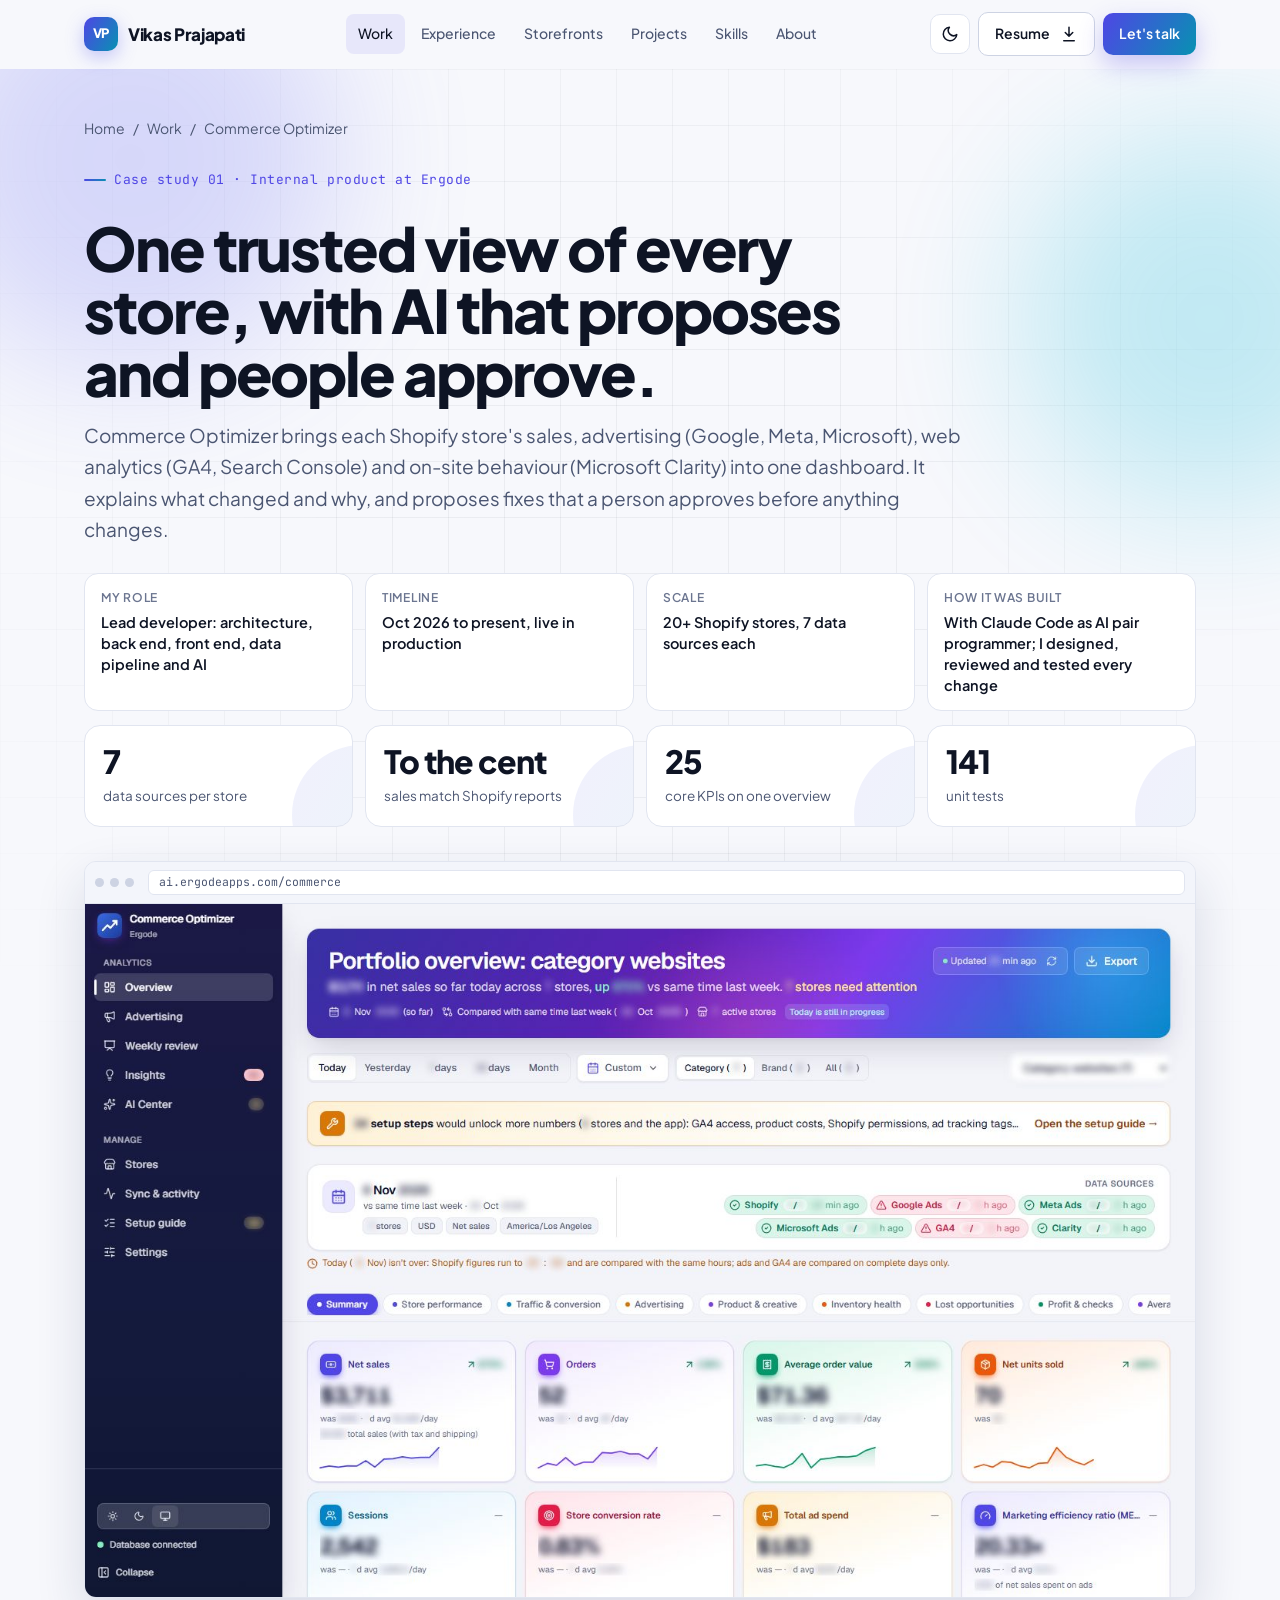
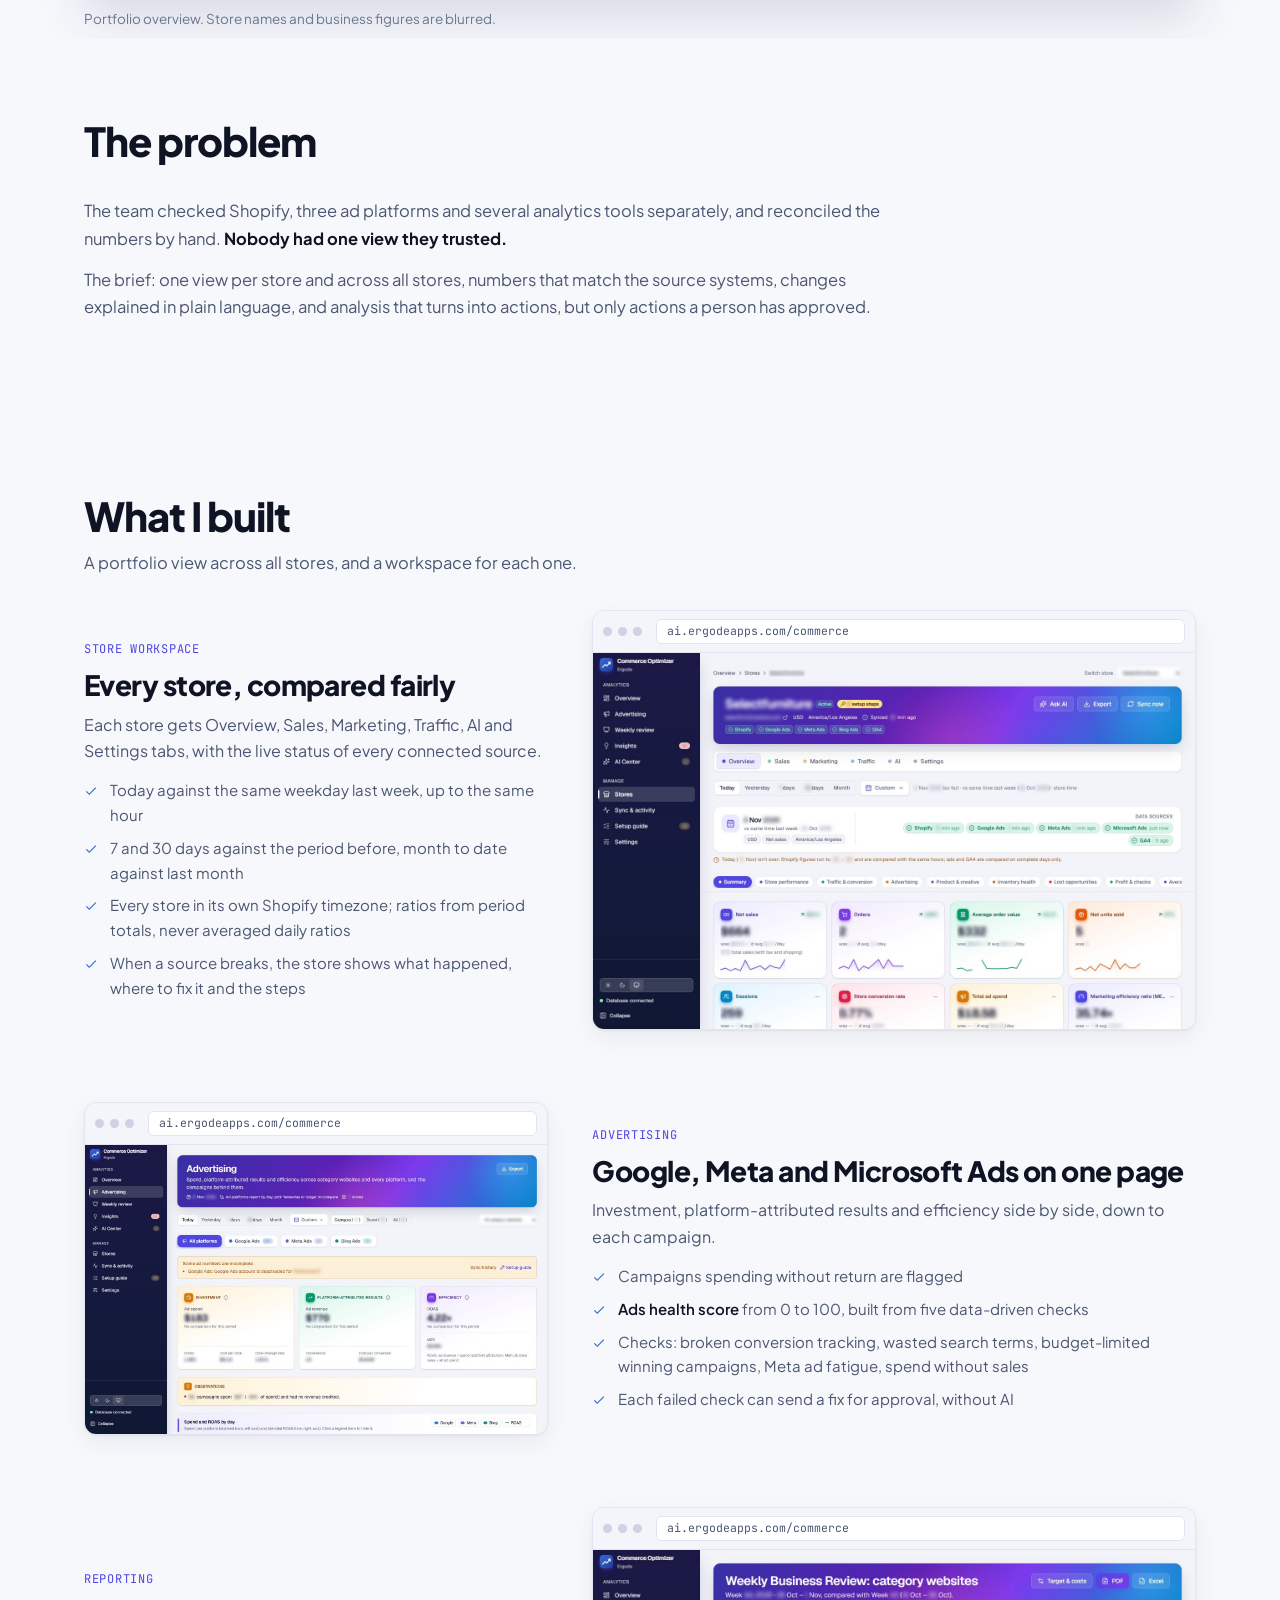
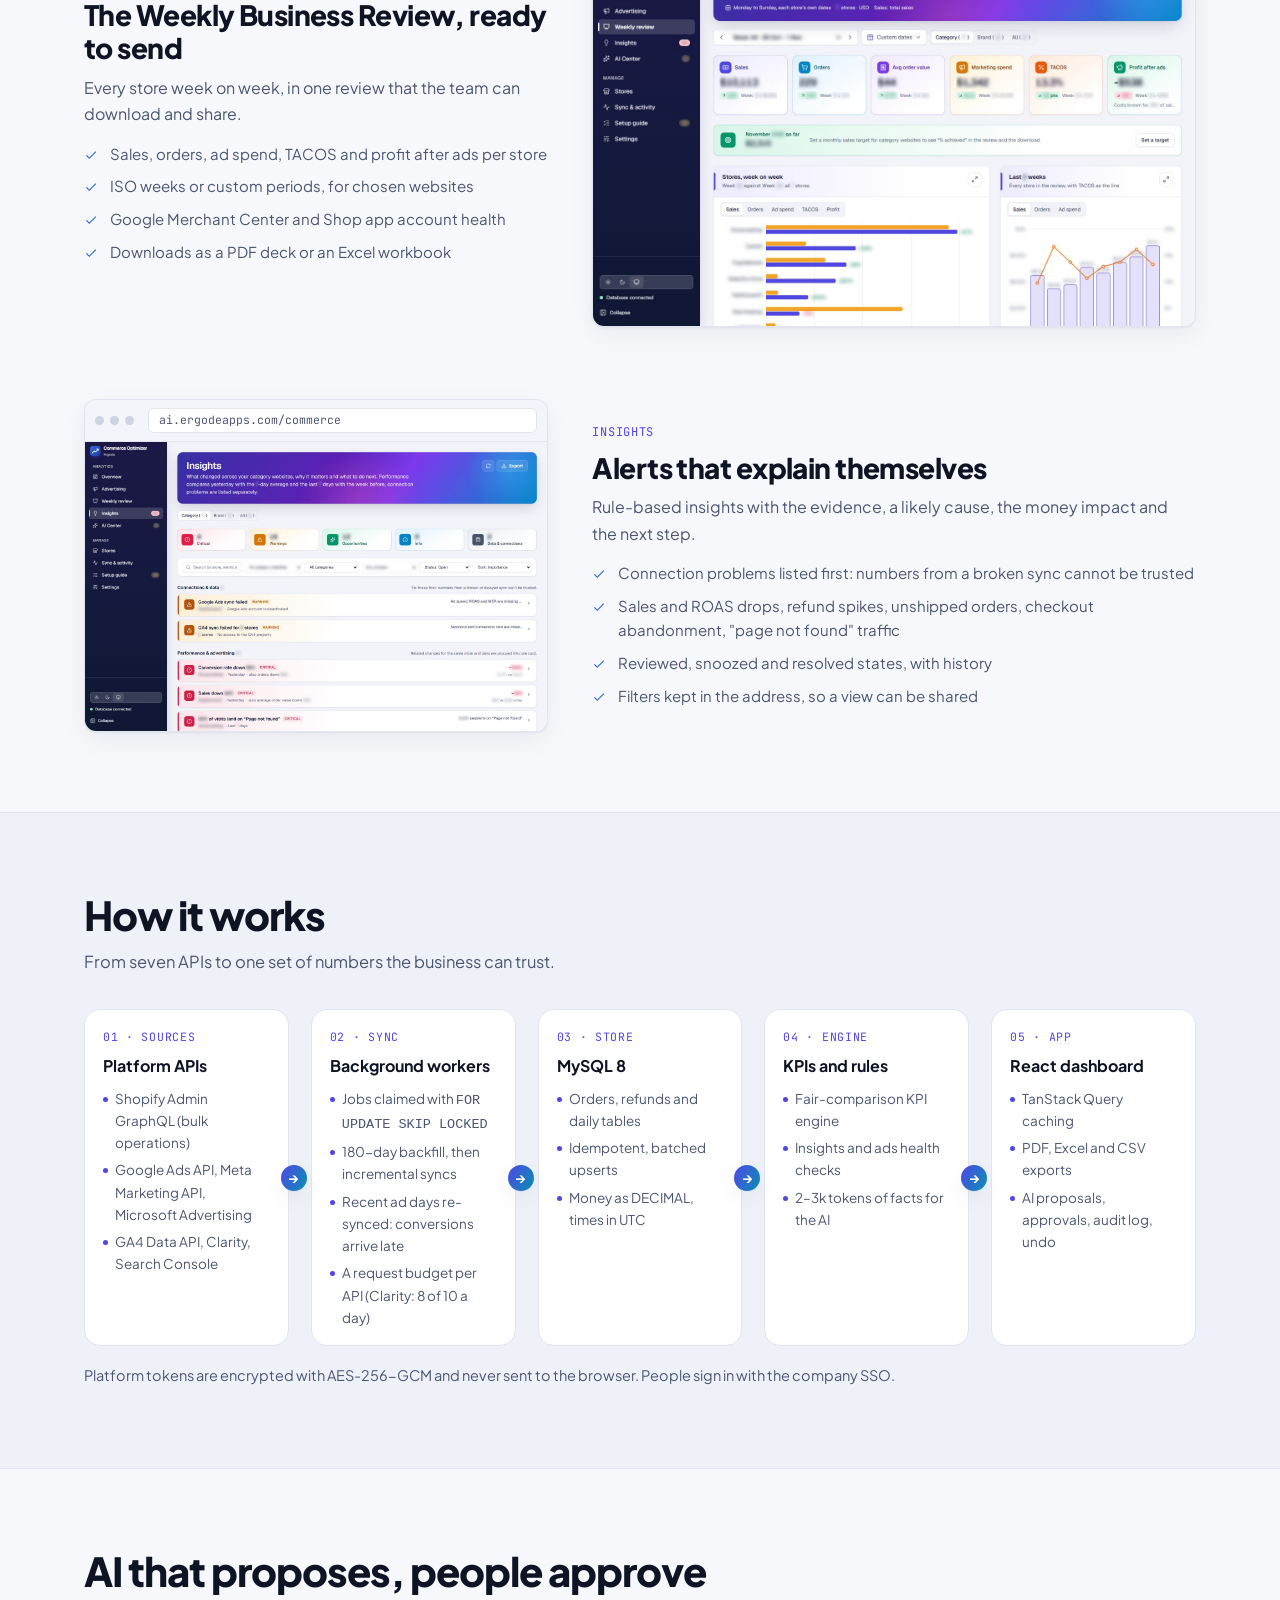
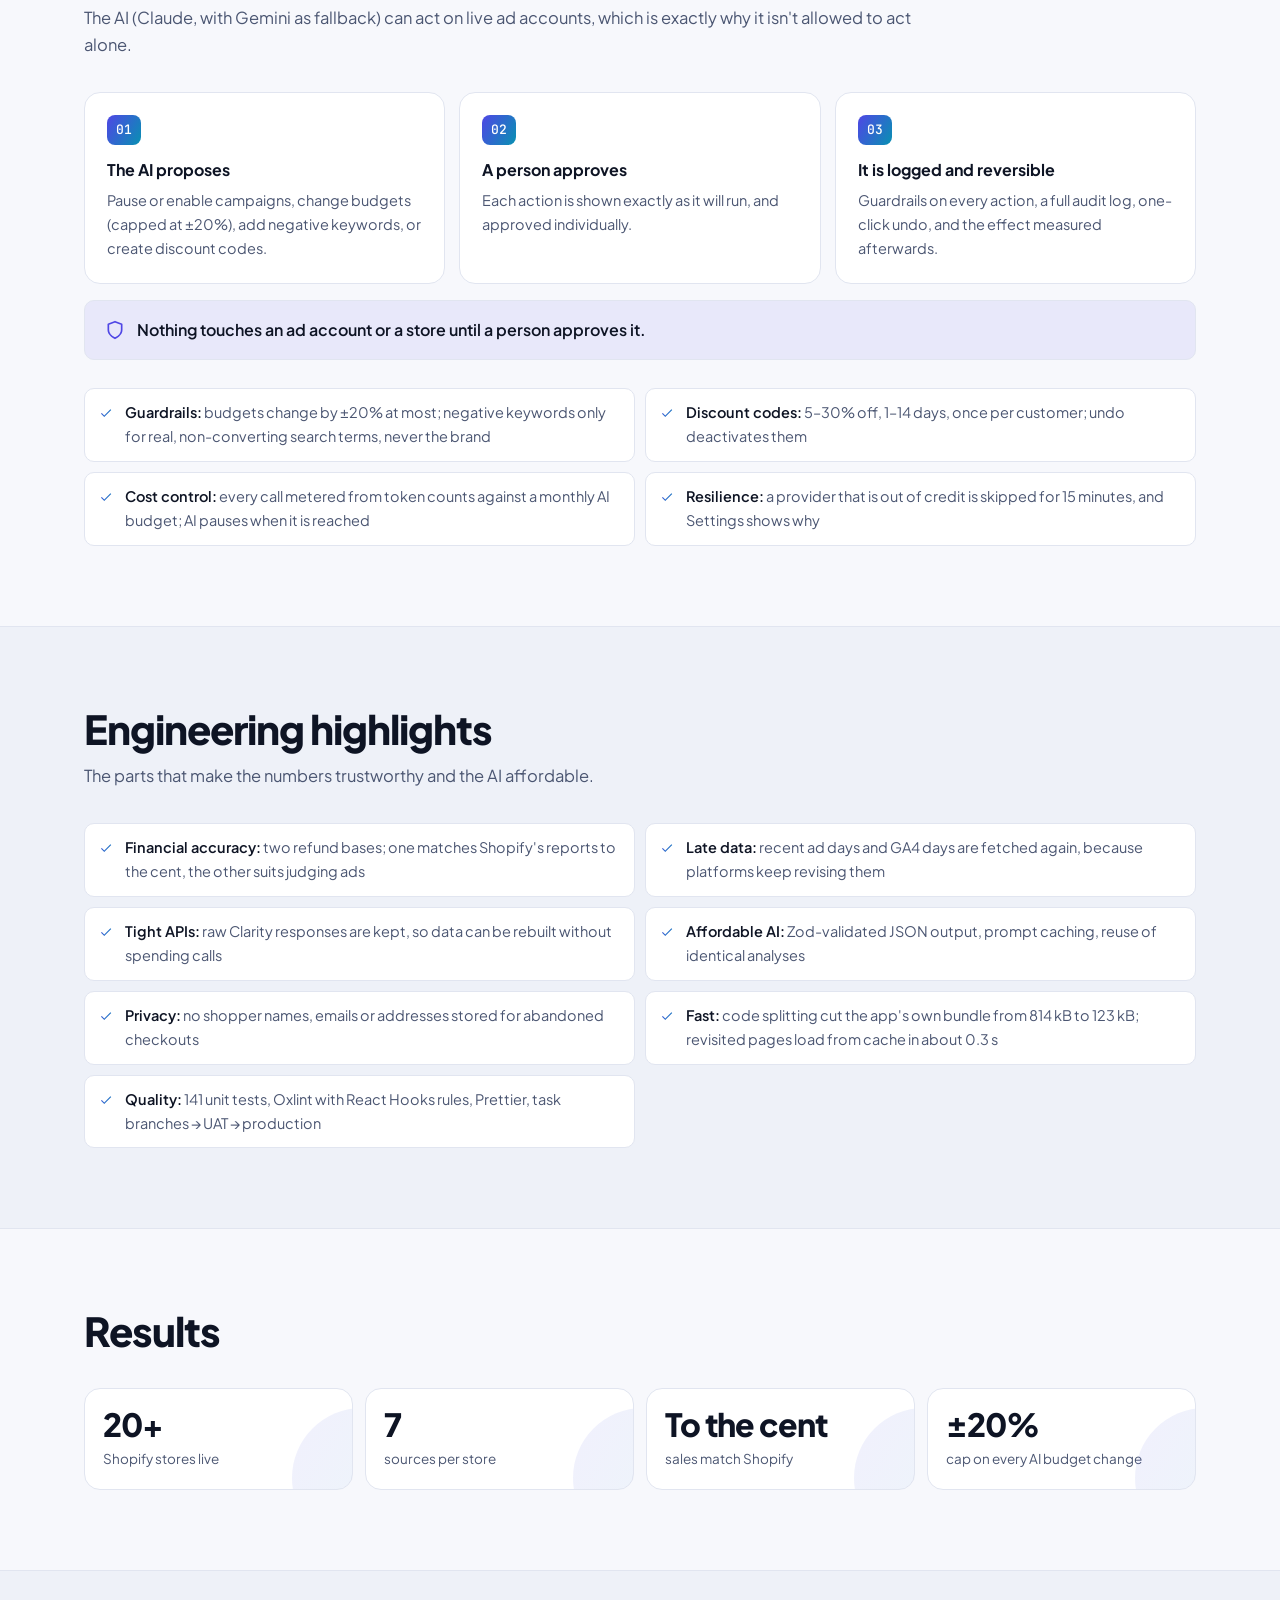
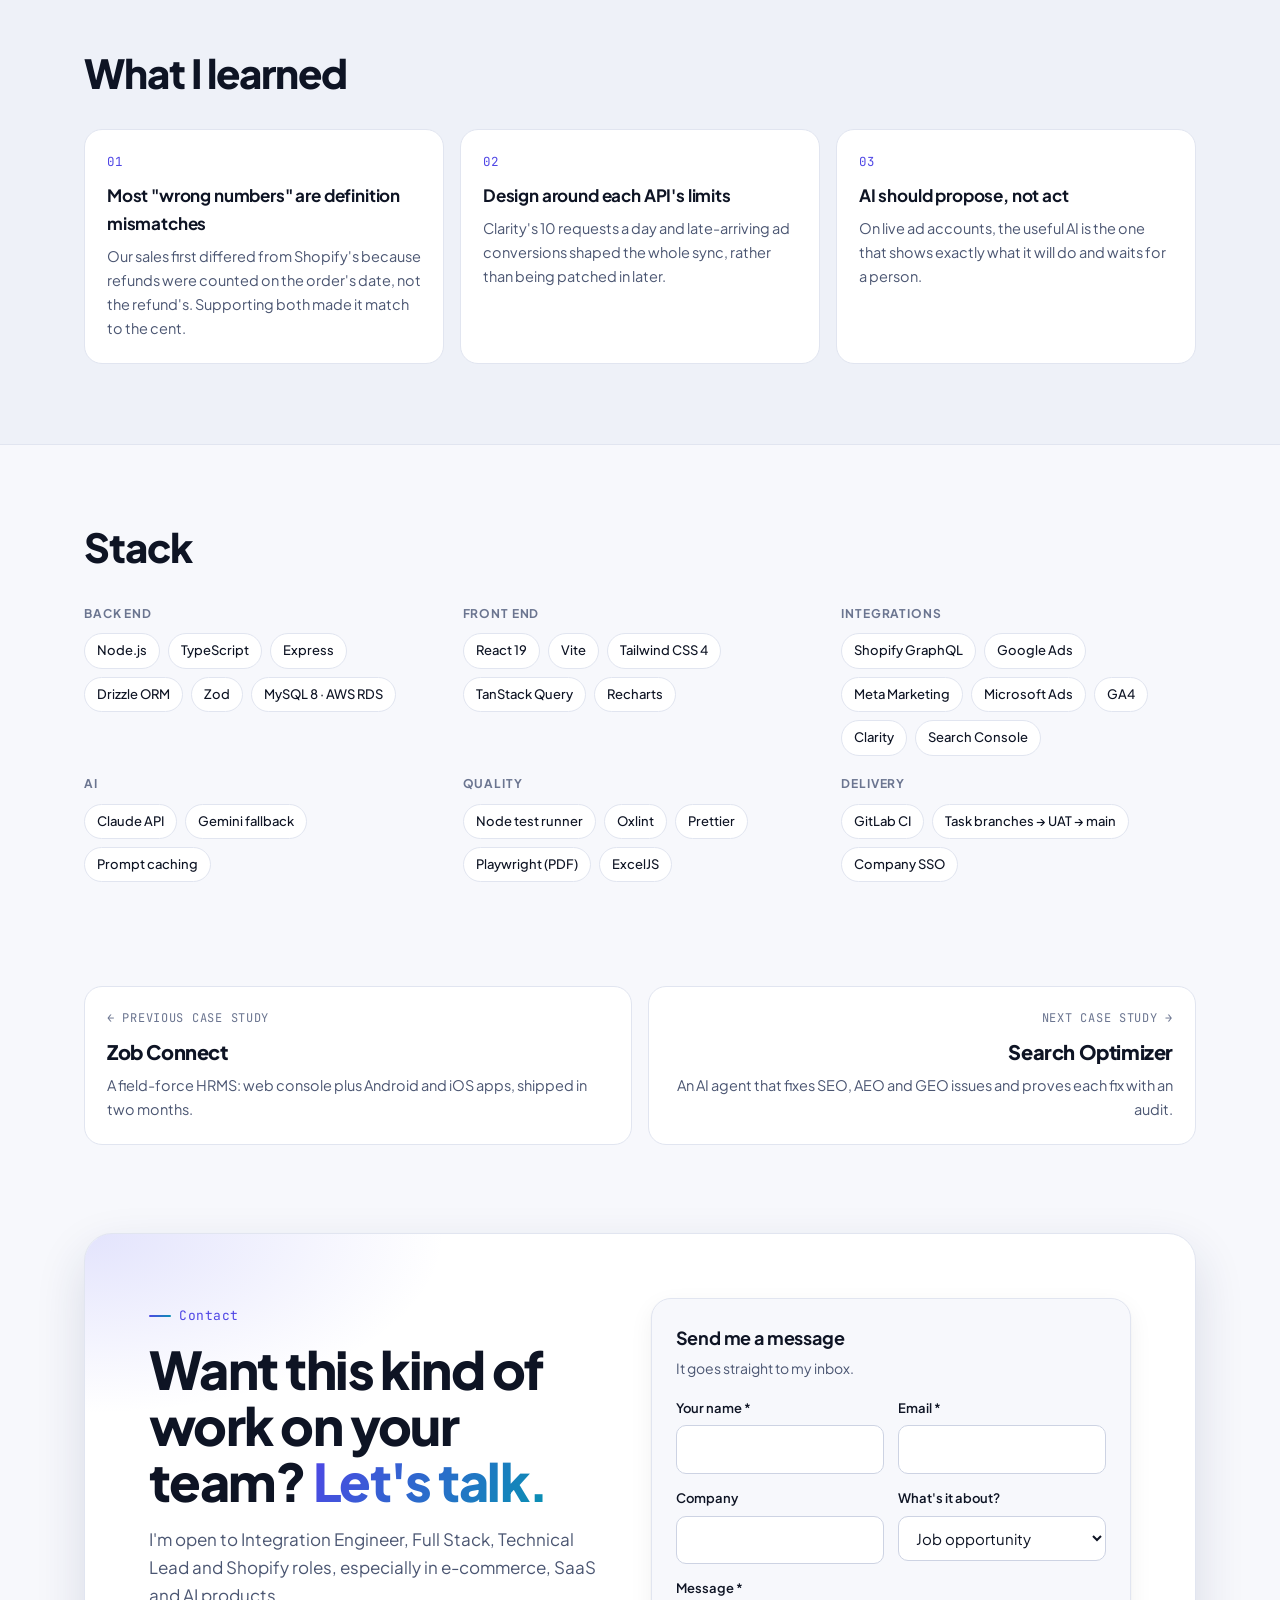
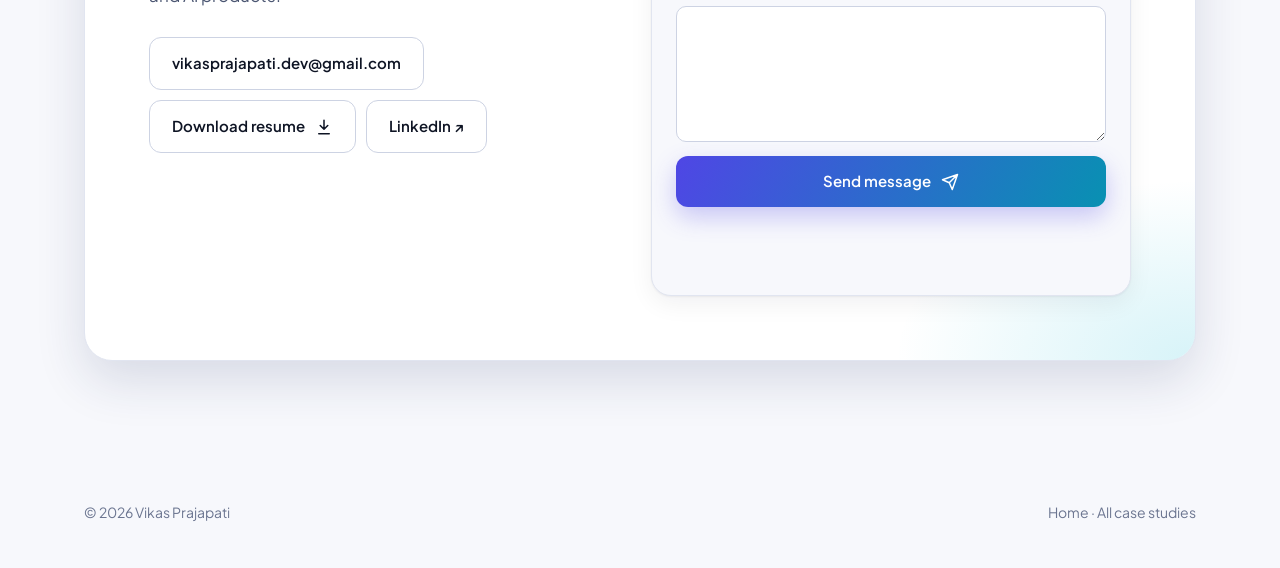
==== work/commerce-optimizer/index.html @ 71938fac "Multi-page portfolio: case study pages, app screenshots, photo, contact form - Home page with projec" ====
<!DOCTYPE html>
<html lang="en">
<head>
<meta charset="UTF-8">
<meta name="viewport" content="width=device-width, initial-scale=1, viewport-fit=cover">
<title>Commerce Optimizer · Vikas Prajapati</title>
<meta name="description" content="Case study: a multi-store analytics platform that unifies Shopify, Google Ads, Meta Ads, Microsoft Ads, GA4, Clarity and Search Console, with human-approved AI actions.">
<meta name="author" content="Vikas Prajapati">
<link rel="canonical" href="https://vikassprajapati.github.io/work/commerce-optimizer/">
<meta property="og:type" content="article">
<meta property="og:site_name" content="Vikas Prajapati">
<meta property="og:title" content="Commerce Optimizer · Case study by Vikas Prajapati">
<meta property="og:description" content="Case study: a multi-store analytics platform that unifies Shopify, Google Ads, Meta Ads, Microsoft Ads, GA4, Clarity and Search Console, with human-approved AI actions.">
<meta property="og:url" content="https://vikassprajapati.github.io/work/commerce-optimizer/">
<meta property="og:image" content="https://vikassprajapati.github.io/assets/apps/co-overview.jpg">
<meta property="og:image:width" content="1440">
<meta property="og:image:height" content="900">
<meta name="twitter:card" content="summary_large_image">
<meta name="twitter:title" content="Commerce Optimizer · Case study by Vikas Prajapati">
<meta name="twitter:description" content="Case study: a multi-store analytics platform that unifies Shopify, Google Ads, Meta Ads, Microsoft Ads, GA4, Clarity and Search Console, with human-approved AI actions.">
<meta name="twitter:image" content="https://vikassprajapati.github.io/assets/apps/co-overview.jpg">
<meta name="theme-color" content="#0A0E1A" media="(prefers-color-scheme: dark)">
<meta name="theme-color" content="#F7F8FC" media="(prefers-color-scheme: light)">
<link rel="icon" href="data:image/svg+xml,%3Csvg xmlns='http://www.w3.org/2000/svg' viewBox='0 0 64 64'%3E%3Cdefs%3E%3ClinearGradient id='g' x1='0' y1='0' x2='1' y2='1'%3E%3Cstop offset='0' stop-color='%236366F1'/%3E%3Cstop offset='1' stop-color='%2306B6D4'/%3E%3C/linearGradient%3E%3C/defs%3E%3Crect width='64' height='64' rx='16' fill='url(%23g)'/%3E%3Ctext x='32' y='42' font-family='Arial' font-weight='700' font-size='26' text-anchor='middle' fill='white'%3EVP%3C/text%3E%3C/svg%3E">
<link rel="preconnect" href="https://fonts.googleapis.com">
<link rel="preconnect" href="https://fonts.gstatic.com" crossorigin>
<link href="https://fonts.googleapis.com/css2?family=Plus+Jakarta+Sans:wght@400;500;600;700;800&family=JetBrains+Mono:wght@400;500&display=swap" rel="stylesheet">
<script>document.documentElement.classList.add('js');try{var t=localStorage.getItem('vp-theme');if(t==='light'||t==='dark')document.documentElement.setAttribute('data-theme',t);}catch(e){}</script>
<link rel="stylesheet" href="../../assets/css/site.css">
</head>
<body>
<a href="#main" class="skip">Skip to content</a>
<div id="progress" aria-hidden="true"></div>
<header class="nav" id="top">
  <div class="wrap nav-inner">
    <a href="../../" class="logo" aria-label="Vikas Prajapati, home"><span class="logo-mark">VP</span><span>Vikas Prajapati</span></a>
    <ul class="nav-links" id="navLinks">
      <li><a href="../../#work" class="active">Work</a></li>
      <li><a href="../../#experience">Experience</a></li>
      <li><a href="../../#storefronts">Storefronts</a></li>
      <li><a href="../../#projects">Projects</a></li>
      <li><a href="../../#skills">Skills</a></li>
      <li><a href="../../#about">About</a></li>
      <li class="mobile-only"><a href="../../Vikas_Prajapati_Resume.pdf" download>Download resume ↓</a></li>
    </ul>
    <div class="nav-actions">
      <button class="icon-btn" id="themeBtn" aria-label="Switch between light and dark theme">
        <svg class="theme-moon" viewBox="0 0 24 24" fill="none" stroke="currentColor" stroke-width="2" stroke-linecap="round" stroke-linejoin="round"><path d="M21 12.8A9 9 0 1 1 11.2 3a7 7 0 0 0 9.8 9.8z"/></svg>
        <svg class="theme-sun" viewBox="0 0 24 24" fill="none" stroke="currentColor" stroke-width="2" stroke-linecap="round"><circle cx="12" cy="12" r="4"/><path d="M12 2v2M12 20v2M4.9 4.9l1.4 1.4M17.7 17.7l1.4 1.4M2 12h2M20 12h2M4.9 19.1l1.4-1.4M17.7 6.3l1.4-1.4"/></svg>
      </button>
      <a href="../../Vikas_Prajapati_Resume.pdf" download class="btn btn-ghost btn-sm nav-cta">Resume <svg viewBox="0 0 24 24" fill="none" stroke="currentColor" stroke-width="2" stroke-linecap="round" stroke-linejoin="round"><path d="M12 3v12M7 10l5 5 5-5M5 21h14"/></svg></a>
      <a href="../../#contact" class="btn btn-primary btn-sm nav-cta">Let's talk</a>
      <button class="icon-btn menu-btn" id="menuBtn" aria-label="Open menu" aria-expanded="false" aria-controls="navLinks">
        <svg viewBox="0 0 24 24" fill="none" stroke="currentColor" stroke-width="2" stroke-linecap="round"><path d="M4 7h16M4 12h16M4 17h16"/></svg>
      </button>
    </div>
  </div>
</header>
<main id="main">
<section class="case-hero">
  <div class="hero-bg"></div><div class="blob b1"></div><div class="blob b2"></div>
  <div class="wrap">
    <nav class="crumbs" aria-label="Breadcrumb"><a href="../../">Home</a><span>/</span><a href="../../#work">Work</a><span>/</span><span aria-current="page">Commerce Optimizer</span></nav>
    <div class="eyebrow">Case study 01 · Internal product at Ergode</div>
    <h1>One trusted view of every store, with AI that proposes and people approve.</h1>
    <p class="lead">Commerce Optimizer brings each Shopify store's sales, advertising (Google, Meta, Microsoft), web analytics (GA4, Search Console) and on-site behaviour (Microsoft Clarity) into one dashboard. It explains what changed and why, and proposes fixes that a person approves before anything changes.</p>
    <div class="facts-grid"><div><span>My role</span><b>Lead developer: architecture, back end, front end, data pipeline and AI</b></div><div><span>Timeline</span><b>Oct 2026 to present, live in production</b></div><div><span>Scale</span><b>20+ Shopify stores, 7 data sources each</b></div><div><span>How it was built</span><b>With Claude Code as AI pair programmer; I designed, reviewed and tested every change</b></div></div>
    <div class="metric-strip"><div class="metric"><b>7</b><span>data sources per store</span></div><div class="metric"><b>To the cent</b><span>sales match Shopify reports</span></div><div class="metric"><b>25</b><span>core KPIs on one overview</span></div><div class="metric"><b>141</b><span>unit tests</span></div></div>
    <div class="hero-shot"><figure class="fr-media "><div class="browser"><div class="bar"><i></i><i></i><i></i><span class="url">ai.ergodeapps.com/commerce</span></div><img src="../../assets/apps/co-overview.jpg" width="1440" height="900" decoding="async" alt="Commerce Optimizer portfolio overview" data-zoom="Commerce Optimizer portfolio overview"></div><figcaption>Portfolio overview. Store names and business figures are blurred.</figcaption></figure></div>
  </div>
</section>
<section class="cs-section">
  <div class="wrap">
    <div class="cs-head reveal"><h2>The problem</h2></div>
    <div class="prose reveal"><p>The team checked Shopify, three ad platforms and several analytics tools separately, and reconciled the numbers by hand. <b>Nobody had one view they trusted.</b></p><p>The brief: one view per store and across all stores, numbers that match the source systems, changes explained in plain language, and analysis that turns into actions, but only actions a person has approved.</p></div>
  </div>
</section>
<section class="cs-section">
  <div class="wrap">
    <div class="cs-head reveal"><h2>What I built</h2><p>A portfolio view across all stores, and a workspace for each one.</p></div>
    <div class="feature-row reveal"><div class="fr-text"><span class="lbl">Store workspace</span><h3>Every store, compared fairly</h3><p>Each store gets Overview, Sales, Marketing, Traffic, AI and Settings tabs, with the live status of every connected source.</p><ul class="ticks"><li>Today against the same weekday last week, up to the same hour</li><li>7 and 30 days against the period before, month to date against last month</li><li>Every store in its own Shopify timezone; ratios from period totals, never averaged daily ratios</li><li>When a source breaks, the store shows what happened, where to fix it and the steps</li></ul></div><figure class="fr-media "><div class="browser"><div class="bar"><i></i><i></i><i></i><span class="url">ai.ergodeapps.com/commerce</span></div><img src="../../assets/apps/co-store.jpg" width="1440" height="900" loading="lazy" decoding="async" alt="Commerce Optimizer single-store workspace" data-zoom="Commerce Optimizer single-store workspace"></div></figure></div>
<div class="feature-row reveal flip"><div class="fr-text"><span class="lbl">Advertising</span><h3>Google, Meta and Microsoft Ads on one page</h3><p>Investment, platform-attributed results and efficiency side by side, down to each campaign.</p><ul class="ticks"><li>Campaigns spending without return are flagged</li><li><b>Ads health score</b> from 0 to 100, built from five data-driven checks</li><li>Checks: broken conversion tracking, wasted search terms, budget-limited winning campaigns, Meta ad fatigue, spend without sales</li><li>Each failed check can send a fix for approval, without AI</li></ul></div><figure class="fr-media "><div class="browser"><div class="bar"><i></i><i></i><i></i><span class="url">ai.ergodeapps.com/commerce</span></div><img src="../../assets/apps/co-ads.jpg" width="1440" height="900" loading="lazy" decoding="async" alt="Commerce Optimizer advertising dashboard" data-zoom="Commerce Optimizer advertising dashboard"></div></figure></div>
<div class="feature-row reveal"><div class="fr-text"><span class="lbl">Reporting</span><h3>The Weekly Business Review, ready to send</h3><p>Every store week on week, in one review that the team can download and share.</p><ul class="ticks"><li>Sales, orders, ad spend, TACOS and profit after ads per store</li><li>ISO weeks or custom periods, for chosen websites</li><li>Google Merchant Center and Shop app account health</li><li>Downloads as a PDF deck or an Excel workbook</li></ul></div><figure class="fr-media "><div class="browser"><div class="bar"><i></i><i></i><i></i><span class="url">ai.ergodeapps.com/commerce</span></div><img src="../../assets/apps/co-wbr.jpg" width="1440" height="900" loading="lazy" decoding="async" alt="Commerce Optimizer Weekly Business Review" data-zoom="Commerce Optimizer Weekly Business Review"></div></figure></div>
<div class="feature-row reveal flip"><div class="fr-text"><span class="lbl">Insights</span><h3>Alerts that explain themselves</h3><p>Rule-based insights with the evidence, a likely cause, the money impact and the next step.</p><ul class="ticks"><li>Connection problems listed first: numbers from a broken sync cannot be trusted</li><li>Sales and ROAS drops, refund spikes, unshipped orders, checkout abandonment, "page not found" traffic</li><li>Reviewed, snoozed and resolved states, with history</li><li>Filters kept in the address, so a view can be shared</li></ul></div><figure class="fr-media "><div class="browser"><div class="bar"><i></i><i></i><i></i><span class="url">ai.ergodeapps.com/commerce</span></div><img src="../../assets/apps/co-insights.jpg" width="1440" height="900" loading="lazy" decoding="async" alt="Commerce Optimizer insights" data-zoom="Commerce Optimizer insights"></div></figure></div>

  </div>
</section>
<section class="cs-section alt">
  <div class="wrap">
    <div class="cs-head reveal"><h2>How it works</h2><p>From seven APIs to one set of numbers the business can trust.</p></div>
    <div class="flow" style="--n:5"><div class="flow-step reveal"><span class="k">01 · Sources</span><h5>Platform APIs</h5><ul><li>Shopify Admin GraphQL (bulk operations)</li><li>Google Ads API, Meta Marketing API, Microsoft Advertising</li><li>GA4 Data API, Clarity, Search Console</li></ul></div><div class="flow-step reveal"><span class="k">02 · Sync</span><h5>Background workers</h5><ul><li>Jobs claimed with <code>FOR UPDATE SKIP LOCKED</code></li><li>180-day backfill, then incremental syncs</li><li>Recent ad days re-synced: conversions arrive late</li><li>A request budget per API (Clarity: 8 of 10 a day)</li></ul></div><div class="flow-step reveal"><span class="k">03 · Store</span><h5>MySQL 8</h5><ul><li>Orders, refunds and daily tables</li><li>Idempotent, batched upserts</li><li>Money as DECIMAL, times in UTC</li></ul></div><div class="flow-step reveal"><span class="k">04 · Engine</span><h5>KPIs and rules</h5><ul><li>Fair-comparison KPI engine</li><li>Insights and ads health checks</li><li>2–3k tokens of facts for the AI</li></ul></div><div class="flow-step reveal"><span class="k">05 · App</span><h5>React dashboard</h5><ul><li>TanStack Query caching</li><li>PDF, Excel and CSV exports</li><li>AI proposals, approvals, audit log, undo</li></ul></div></div><p class="flow-note">Platform tokens are encrypted with AES-256-GCM and never sent to the browser. People sign in with the company SSO.</p>
  </div>
</section>
<section class="cs-section">
  <div class="wrap">
    <div class="cs-head reveal"><h2>AI that proposes, people approve</h2><p>The AI (Claude, with Gemini as fallback) can act on live ad accounts, which is exactly why it isn't allowed to act alone.</p></div>
    <div class="loop"><div class="step reveal"><h5>The AI proposes</h5><p>Pause or enable campaigns, change budgets (capped at ±20%), add negative keywords, or create discount codes.</p></div><div class="step reveal"><h5>A person approves</h5><p>Each action is shown exactly as it will run, and approved individually.</p></div><div class="step reveal"><h5>It is logged and reversible</h5><p>Guardrails on every action, a full audit log, one-click undo, and the effect measured afterwards.</p></div></div><div class="callout reveal"><svg viewBox="0 0 24 24" fill="none" stroke="currentColor" stroke-width="2" stroke-linecap="round" stroke-linejoin="round"><path d="M12 22s8-4 8-10V5l-8-3-8 3v7c0 6 8 10 8 10z"/></svg>Nothing touches an ad account or a store until a person approves it.</div><div style="margin-top:28px"><ul class="list"><li><b>Guardrails:</b> budgets change by ±20% at most; negative keywords only for real, non-converting search terms, never the brand</li><li><b>Discount codes:</b> 5–30% off, 1–14 days, once per customer; undo deactivates them</li><li><b>Cost control:</b> every call metered from token counts against a monthly AI budget; AI pauses when it is reached</li><li><b>Resilience:</b> a provider that is out of credit is skipped for 15 minutes, and Settings shows why</li></ul></div>
  </div>
</section>
<section class="cs-section alt">
  <div class="wrap">
    <div class="cs-head reveal"><h2>Engineering highlights</h2><p>The parts that make the numbers trustworthy and the AI affordable.</p></div>
    <ul class="list"><li><b>Financial accuracy:</b> two refund bases; one matches Shopify's reports to the cent, the other suits judging ads</li><li><b>Late data:</b> recent ad days and GA4 days are fetched again, because platforms keep revising them</li><li><b>Tight APIs:</b> raw Clarity responses are kept, so data can be rebuilt without spending calls</li><li><b>Affordable AI:</b> Zod-validated JSON output, prompt caching, reuse of identical analyses</li><li><b>Privacy:</b> no shopper names, emails or addresses stored for abandoned checkouts</li><li><b>Fast:</b> code splitting cut the app's own bundle from 814 kB to 123 kB; revisited pages load from cache in about 0.3 s</li><li><b>Quality:</b> 141 unit tests, Oxlint with React Hooks rules, Prettier, task branches → UAT → production</li></ul>
  </div>
</section>
<section class="cs-section">
  <div class="wrap">
    <div class="cs-head reveal"><h2>Results</h2></div>
    <div class="metric-strip" style="margin:0"><div class="metric reveal"><b>20+</b><span>Shopify stores live</span></div><div class="metric reveal"><b>7</b><span>sources per store</span></div><div class="metric reveal"><b>To the cent</b><span>sales match Shopify</span></div><div class="metric reveal"><b>±20%</b><span>cap on every AI budget change</span></div></div>
  </div>
</section>
<section class="cs-section alt">
  <div class="wrap">
    <div class="cs-head reveal"><h2>What I learned</h2></div>
    <div class="lessons"><div class="lesson reveal"><span class="n">01</span><h5>Most "wrong numbers" are definition mismatches</h5><p>Our sales first differed from Shopify's because refunds were counted on the order's date, not the refund's. Supporting both made it match to the cent.</p></div><div class="lesson reveal"><span class="n">02</span><h5>Design around each API's limits</h5><p>Clarity's 10 requests a day and late-arriving ad conversions shaped the whole sync, rather than being patched in later.</p></div><div class="lesson reveal"><span class="n">03</span><h5>AI should propose, not act</h5><p>On live ad accounts, the useful AI is the one that shows exactly what it will do and waits for a person.</p></div></div>
  </div>
</section>
<section class="cs-section">
  <div class="wrap">
    <div class="cs-head reveal"><h2>Stack</h2></div>
    <div class="stack"><div><h6>Back end</h6><div class="chips"><span class="chip">Node.js</span><span class="chip">TypeScript</span><span class="chip">Express</span><span class="chip">Drizzle ORM</span><span class="chip">Zod</span><span class="chip">MySQL 8 · AWS RDS</span></div></div><div><h6>Front end</h6><div class="chips"><span class="chip">React 19</span><span class="chip">Vite</span><span class="chip">Tailwind CSS 4</span><span class="chip">TanStack Query</span><span class="chip">Recharts</span></div></div><div><h6>Integrations</h6><div class="chips"><span class="chip">Shopify GraphQL</span><span class="chip">Google Ads</span><span class="chip">Meta Marketing</span><span class="chip">Microsoft Ads</span><span class="chip">GA4</span><span class="chip">Clarity</span><span class="chip">Search Console</span></div></div><div><h6>AI</h6><div class="chips"><span class="chip">Claude API</span><span class="chip">Gemini fallback</span><span class="chip">Prompt caching</span></div></div><div><h6>Quality</h6><div class="chips"><span class="chip">Node test runner</span><span class="chip">Oxlint</span><span class="chip">Prettier</span><span class="chip">Playwright (PDF)</span><span class="chip">ExcelJS</span></div></div><div><h6>Delivery</h6><div class="chips"><span class="chip">GitLab CI</span><span class="chip">Task branches → UAT → main</span><span class="chip">Company SSO</span></div></div></div>
  </div>
</section>

<section class="cs-section" style="padding-top:24px">
  <div class="wrap">
    <div class="next-case reveal">
      <a class="next-card" href="../../work/zob-connect/"><span>← Previous case study</span><b>Zob Connect</b><p>A field-force HRMS: web console plus Android and iOS apps, shipped in two months.</p></a>
      <a class="next-card right" href="../../work/search-optimizer/"><span>Next case study →</span><b>Search Optimizer</b><p>An AI agent that fixes SEO, AEO and GEO issues and proves each fix with an audit.</p></a>
    </div>
  </div>
</section>

<section id="contact" style="padding-top:8px">
  <div class="wrap">
    <div class="contact reveal">
      <div class="contact-grid">
      <div>
      <div class="eyebrow">Contact</div>
      <h2>Want this kind of work on your team? <span class="grad-text">Let's talk.</span></h2>
      <p>I'm open to Integration Engineer, Full Stack, Technical Lead and Shopify roles, especially in e-commerce, SaaS and AI products.</p>
      <div class="contact-row">
        <a class="btn btn-ghost" href="mailto:vikasprajapati.dev@gmail.com">vikasprajapati.dev@gmail.com</a>
        <a class="btn btn-ghost" href="../../Vikas_Prajapati_Resume.pdf" download>Download resume <svg viewBox="0 0 24 24" fill="none" stroke="currentColor" stroke-width="2" stroke-linecap="round" stroke-linejoin="round"><path d="M12 3v12M7 10l5 5 5-5M5 21h14"/></svg></a>
        <a class="btn btn-ghost" href="https://www.linkedin.com/in/vkasprajapati/" target="_blank" rel="noopener">LinkedIn ↗</a>
      </div>
      </div>
        <form class="cform" action="https://formsubmit.co/vikasprajapati.dev@gmail.com" method="POST" data-ajax="https://formsubmit.co/ajax/vikasprajapati.dev@gmail.com">
          <h3>Send me a message</h3>
          <p class="sub">It goes straight to my inbox.</p>
          <input type="hidden" name="_subject" value="New message from your portfolio">
          <input type="hidden" name="_template" value="table">
          <input type="hidden" name="_next" value="https://vikassprajapati.github.io/#contact">
          <input type="text" name="_honey" class="hp" tabindex="-1" autocomplete="off" aria-hidden="true">
          <div class="field-row">
            <label class="field"><span>Your name *</span><input type="text" name="name" required maxlength="100" autocomplete="name"></label>
            <label class="field"><span>Email *</span><input type="email" name="email" required maxlength="150" autocomplete="email"></label>
          </div>
          <div class="field-row">
            <label class="field"><span>Company</span><input type="text" name="company" maxlength="120" autocomplete="organization"></label>
            <label class="field"><span>What's it about?</span><select name="topic"><option>Job opportunity</option><option>Freelance project</option><option>Something else</option></select></label>
          </div>
          <label class="field"><span>Message *</span><textarea name="message" rows="5" required maxlength="4000"></textarea></label>
          <button class="btn btn-primary" type="submit">Send message
            <svg viewBox="0 0 24 24" fill="none" stroke="currentColor" stroke-width="2" stroke-linecap="round" stroke-linejoin="round"><path d="M22 2 11 13M22 2l-7 20-4-9-9-4z"/></svg></button>
          <p class="cform-status" role="status" aria-live="polite"></p>
          <div class="cform-done">
            <div class="tick"><svg viewBox="0 0 24 24" fill="none" stroke="currentColor" stroke-width="2.5" stroke-linecap="round" stroke-linejoin="round"><path d="M20 6 9 17l-5-5"/></svg></div>
            <h4>Message sent</h4>
            <p>Thanks for reaching out. I'll reply to the email you gave.</p>
          </div>
        </form>
      </div>
    </div>
  </div>
</section>
</main>

<footer>
  <div class="wrap foot">
    <span>© <span id="year">2026</span> Vikas Prajapati</span>
    <span><a href="../../">Home</a> · <a href="../../#work">All case studies</a></span>
  </div>
</footer>

<button class="icon-btn" id="toTop" aria-label="Back to top">
  <svg viewBox="0 0 24 24" fill="none" stroke="currentColor" stroke-width="2" stroke-linecap="round" stroke-linejoin="round"><path d="M12 19V5M5 12l7-7 7 7"/></svg>
</button>
<script src="../../assets/js/site.js" defer></script>
</body>
</html>
---- assets/css/site.css ----
/* Shared styles for every page of the portfolio. */
/* ---------- Tokens ---------- */
:root{
  --bg:#F7F8FC; --bg-2:#EEF1F8; --surface:#FFFFFF; --surface-2:#F3F5FB; --border:#E1E5F0; --border-2:#CDD3E3;
  --text:#0E1424; --muted:#4B5672; --muted-2:#6B7590;
  --accent:#4F46E5; --accent-2:#0891B2; --accent-soft:rgba(79,70,229,.09); --on-accent:#FFFFFF;
  --good:#059669; --shadow:0 1px 2px rgba(16,24,40,.05),0 8px 24px rgba(16,24,40,.06);
  --shadow-lg:0 20px 50px rgba(30,41,90,.14);
  --grid-line:rgba(14,20,36,.05);
}
@media (prefers-color-scheme: dark){
  :root:not([data-theme="light"]){
    --bg:#0A0E1A; --bg-2:#0D1222; --surface:#111729; --surface-2:#161E35; --border:#222B45; --border-2:#2E3958;
    --text:#E8ECF5; --muted:#A3AEC7; --muted-2:#76819C;
    --accent:#818CF8; --accent-2:#22D3EE; --accent-soft:rgba(129,140,248,.12); --on-accent:#0A0E1A;
    --good:#34D399; --shadow:0 1px 2px rgba(0,0,0,.3),0 8px 24px rgba(0,0,0,.25);
    --shadow-lg:0 24px 60px rgba(0,0,0,.45);
    --grid-line:rgba(232,236,245,.045);
  }
}
:root[data-theme="dark"]{
  --bg:#0A0E1A; --bg-2:#0D1222; --surface:#111729; --surface-2:#161E35; --border:#222B45; --border-2:#2E3958;
  --text:#E8ECF5; --muted:#A3AEC7; --muted-2:#76819C;
  --accent:#818CF8; --accent-2:#22D3EE; --accent-soft:rgba(129,140,248,.12); --on-accent:#0A0E1A;
  --good:#34D399; --shadow:0 1px 2px rgba(0,0,0,.3),0 8px 24px rgba(0,0,0,.25);
  --shadow-lg:0 24px 60px rgba(0,0,0,.45);
  --grid-line:rgba(232,236,245,.045);
}
:root{--grad:linear-gradient(120deg,var(--accent),var(--accent-2));--radius:16px;--radius-sm:10px;
  --font:'Plus Jakarta Sans',system-ui,-apple-system,'Segoe UI',Roboto,sans-serif;
  --mono:'JetBrains Mono',ui-monospace,SFMono-Regular,Consolas,monospace}

/* ---------- Base ---------- */
*,*::before,*::after{box-sizing:border-box;margin:0;padding:0}
html{scroll-behavior:smooth;scroll-padding-top:80px;-webkit-text-size-adjust:100%}
body{background:var(--bg);color:var(--text);font-family:var(--font);font-size:16px;line-height:1.65;
  overflow-x:hidden;-webkit-font-smoothing:antialiased;transition:background .3s,color .3s}
img,svg{display:block}
a{color:inherit;text-decoration:none}
button{font:inherit;color:inherit;cursor:pointer;background:none;border:0}
:focus-visible{outline:2px solid var(--accent);outline-offset:3px;border-radius:6px}
::selection{background:var(--accent);color:var(--on-accent)}
.wrap{width:100%;max-width:1160px;margin:0 auto;padding:0 24px}
@media(max-width:640px){.wrap{padding:0 16px}}
section{padding:104px 0;position:relative}
@media(max-width:720px){section{padding:72px 0}}
.skip{position:absolute;left:-999px;top:12px;background:var(--surface);padding:10px 16px;border-radius:8px;z-index:100;box-shadow:var(--shadow)}
.skip:focus{left:12px}
.grad-text{background:var(--grad);-webkit-background-clip:text;background-clip:text;color:transparent}
.mono{font-family:var(--mono)}

/* ---------- Progress + nav ---------- */
#progress{position:fixed;top:0;left:0;height:3px;width:0;background:var(--grad);z-index:60;transition:width .1s linear}
header.nav{position:sticky;top:0;z-index:50;transition:background .3s,border-color .3s,box-shadow .3s;border-bottom:1px solid transparent}
header.nav.scrolled{background:color-mix(in srgb,var(--bg) 82%,transparent);backdrop-filter:saturate(1.4) blur(14px);
  -webkit-backdrop-filter:saturate(1.4) blur(14px);border-bottom-color:var(--border)}
.nav-inner{display:flex;align-items:center;justify-content:space-between;height:68px;gap:16px}
.logo{display:flex;align-items:center;gap:10px;font-weight:800;letter-spacing:-.02em;font-size:17px}
.logo-mark{width:34px;height:34px;border-radius:10px;background:var(--grad);display:grid;place-items:center;color:#fff;font-size:13px;font-weight:800;
  box-shadow:0 6px 18px rgba(99,102,241,.35)}
.nav-links{display:flex;gap:4px;list-style:none}
.nav-links a{display:block;padding:8px 12px;border-radius:8px;font-size:14px;font-weight:500;color:var(--muted);transition:color .2s,background .2s}
.nav-links a:hover{color:var(--text);background:var(--accent-soft)}
.nav-links a.active{color:var(--text);background:var(--accent-soft)}
.nav-actions{display:flex;align-items:center;gap:8px}
.icon-btn{width:40px;height:40px;border-radius:10px;display:grid;place-items:center;border:1px solid var(--border);background:var(--surface);
  transition:border-color .2s,transform .2s}
.icon-btn:hover{border-color:var(--accent)}
.icon-btn svg{width:18px;height:18px}
.theme-sun{display:none}
:root[data-theme="dark"] .theme-sun{display:block}
:root[data-theme="dark"] .theme-moon{display:none}
@media (prefers-color-scheme: dark){:root:not([data-theme="light"]) .theme-sun{display:block}:root:not([data-theme="light"]) .theme-moon{display:none}}
.menu-btn{display:none}
@media(max-width:960px){
  .nav-links{position:fixed;inset:68px 0 auto 0;flex-direction:column;gap:2px;padding:12px 16px 20px;background:var(--bg);
    border-bottom:1px solid var(--border);box-shadow:var(--shadow-lg);transform:translateY(-8px);opacity:0;visibility:hidden;transition:.25s}
  .nav-links.open{transform:none;opacity:1;visibility:visible}
  .nav-links a{padding:12px 14px;font-size:16px}
  .menu-btn{display:grid}
  .nav-actions .nav-cta{display:none}
}

/* ---------- Buttons, chips ---------- */
.btn{display:inline-flex;align-items:center;gap:10px;padding:13px 22px;border-radius:12px;font-weight:600;font-size:15px;
  transition:transform .2s,box-shadow .2s,border-color .2s,background .2s;white-space:nowrap}
.btn svg{width:18px;height:18px}
.btn-primary{background:var(--grad);color:#fff;box-shadow:0 10px 24px rgba(79,70,229,.28)}
.btn-primary:hover{transform:translateY(-2px);box-shadow:0 14px 30px rgba(79,70,229,.36)}
.btn-ghost{border:1px solid var(--border-2);background:var(--surface)}
.btn-ghost:hover{border-color:var(--accent);transform:translateY(-2px)}
.btn-sm{padding:9px 16px;font-size:14px;border-radius:10px}
.chip{display:inline-flex;align-items:center;gap:6px;padding:6px 12px;border-radius:999px;font-size:13px;font-weight:500;
  border:1px solid var(--border);background:var(--surface);color:var(--text);white-space:nowrap}
.chip.soft{background:var(--accent-soft);border-color:transparent;color:var(--accent)}
.chips{display:flex;flex-wrap:wrap;gap:8px}
.dot{width:8px;height:8px;border-radius:50%;background:var(--good);box-shadow:0 0 0 0 rgba(52,211,153,.6);animation:pulse 2s infinite}
@keyframes pulse{0%{box-shadow:0 0 0 0 rgba(52,211,153,.55)}70%{box-shadow:0 0 0 9px rgba(52,211,153,0)}100%{box-shadow:0 0 0 0 rgba(52,211,153,0)}}

/* ---------- Section heads ---------- */
.eyebrow{font-family:var(--mono);font-size:13px;color:var(--accent);letter-spacing:.04em;margin-bottom:14px;display:inline-flex;align-items:center;gap:8px}
.eyebrow::before{content:"";width:22px;height:2px;background:var(--grad);border-radius:2px}
.s-head{display:flex;justify-content:space-between;align-items:flex-end;gap:24px;flex-wrap:wrap;margin-bottom:48px}
.s-head h2{font-size:clamp(28px,4vw,44px);line-height:1.12;letter-spacing:-.025em;font-weight:800;max-width:20ch}
.s-head p{color:var(--muted);max-width:46ch;font-size:16px}

/* ---------- Hero ---------- */
#hero{padding:72px 0 64px;overflow:hidden}
.hero-bg{position:absolute;inset:0;z-index:-1;pointer-events:none;
  background-image:linear-gradient(var(--grid-line) 1px,transparent 1px),linear-gradient(90deg,var(--grid-line) 1px,transparent 1px);
  background-size:56px 56px;-webkit-mask-image:radial-gradient(ellipse 80% 70% at 50% 30%,#000 30%,transparent 75%);
  mask-image:radial-gradient(ellipse 80% 70% at 50% 30%,#000 30%,transparent 75%)}
.blob{position:absolute;border-radius:50%;filter:blur(70px);opacity:.45;z-index:-1;pointer-events:none}
.blob.b1{width:420px;height:420px;background:#6366F1;top:-120px;left:-80px;animation:float 14s ease-in-out infinite}
.blob.b2{width:380px;height:380px;background:#06B6D4;top:60px;right:-120px;animation:float 16s ease-in-out infinite reverse}
:root[data-theme="light"] .blob{opacity:.22}
@media (prefers-color-scheme: light){:root:not([data-theme="dark"]) .blob{opacity:.22}}
@keyframes float{0%,100%{transform:translate(0,0)}50%{transform:translate(30px,40px)}}
.hero-grid{display:grid;grid-template-columns:1.15fr .85fr;gap:56px;align-items:center}
.status{display:inline-flex;align-items:center;gap:10px;padding:7px 14px 7px 12px;border-radius:999px;border:1px solid var(--border);
  background:var(--surface);font-size:13.5px;font-weight:500;margin-bottom:24px;box-shadow:var(--shadow)}
#hero h1{font-size:clamp(36px,5.6vw,64px);line-height:1.05;letter-spacing:-.035em;font-weight:800;margin-bottom:18px}
.role-line{font-size:clamp(18px,2.4vw,24px);font-weight:600;color:var(--muted);margin-bottom:22px;min-height:1.6em}
.role-line .rotator{color:var(--text)}
.role-line .caret{display:inline-block;width:2px;height:1.05em;background:var(--accent);vertical-align:-3px;margin-left:2px;animation:blink 1s step-end infinite}
@keyframes blink{50%{opacity:0}}
.hero-lead{font-size:clamp(16px,1.8vw,18px);color:var(--muted);max-width:58ch;margin-bottom:32px}
.hero-ctas{display:flex;flex-wrap:wrap;gap:12px;margin-bottom:28px}
.socials{display:flex;gap:10px;align-items:center;color:var(--muted);font-size:14px}
.socials a{display:inline-flex;align-items:center;gap:8px;padding:6px 10px;border-radius:8px;transition:color .2s,background .2s}
.socials a:hover{color:var(--text);background:var(--accent-soft)}
.socials svg{width:18px;height:18px}

/* terminal card */
.term{background:#0B1020;color:#D7DEEE;border-radius:var(--radius);border:1px solid #232C45;box-shadow:var(--shadow-lg);overflow:hidden;
  transform:perspective(1200px) rotateY(-6deg) rotateX(3deg);transition:transform .5s}
.term:hover{transform:none}
.term-bar{display:flex;align-items:center;gap:8px;padding:12px 16px;background:#0F1528;border-bottom:1px solid #1E2640}
.term-bar i{width:11px;height:11px;border-radius:50%;display:block}
.term-bar i:nth-child(1){background:#FF5F57}.term-bar i:nth-child(2){background:#FEBC2E}.term-bar i:nth-child(3){background:#28C840}
.term-bar span{margin-left:8px;font-family:var(--mono);font-size:12px;color:#7D88A6}
.term-body{padding:18px 18px 22px;font-family:var(--mono);font-size:13px;line-height:1.85;min-height:286px}
.term-line{opacity:0;transform:translateY(4px);transition:.35s;white-space:nowrap;overflow:hidden;text-overflow:ellipsis}
.term-line.on{opacity:1;transform:none}
.t-prompt{color:#818CF8}.t-ok{color:#34D399}.t-dim{color:#7D88A6}.t-cy{color:#22D3EE}.t-warn{color:#FBBF24}
html:not(.js) .term-line{opacity:1;transform:none}
@media(max-width:960px){.hero-grid{grid-template-columns:1fr;gap:40px}.term{transform:none}}
@media(max-width:420px){.term-body{font-size:11.5px}}

/* stats */
.stats{display:grid;grid-template-columns:repeat(5,1fr);gap:14px;margin-top:64px}
.stat{background:var(--surface);border:1px solid var(--border);border-radius:var(--radius);padding:20px 20px 18px;box-shadow:var(--shadow);min-width:0}
.stat b{display:block;font-size:clamp(26px,3vw,34px);font-weight:800;letter-spacing:-.03em;line-height:1.1}
.stat span{display:block;font-size:13.5px;color:var(--muted);margin-top:6px}
@media(max-width:960px){.stats{grid-template-columns:repeat(3,1fr)}}
@media(max-width:600px){.stats{grid-template-columns:1fr 1fr}.stat:last-child{grid-column:1/-1}}

/* ---------- Integrations marquee ---------- */
#integrations{padding:56px 0;border-top:1px solid var(--border);border-bottom:1px solid var(--border);background:var(--bg-2)}
.int-head{display:flex;justify-content:space-between;align-items:baseline;gap:16px;flex-wrap:wrap;margin-bottom:24px}
.int-head h2{font-size:18px;font-weight:700;letter-spacing:-.01em}
.int-head p{color:var(--muted);font-size:14px}
.marquee{overflow:hidden;-webkit-mask-image:linear-gradient(90deg,transparent,#000 8%,#000 92%,transparent);mask-image:linear-gradient(90deg,transparent,#000 8%,#000 92%,transparent)}
.marquee + .marquee{margin-top:12px}
.track{display:flex;width:max-content;animation:scroll 48s linear infinite}
.track .int{margin-right:12px}
.marquee.rev .track{animation-direction:reverse;animation-duration:56s}
.marquee:hover .track{animation-play-state:paused}
@keyframes scroll{to{transform:translateX(-50%)}}
.int{display:inline-flex;align-items:center;gap:10px;padding:10px 16px;border-radius:12px;border:1px solid var(--border);background:var(--surface);
  font-size:14px;font-weight:600;white-space:nowrap}
.int small{font-weight:500;color:var(--muted-2);font-size:12px}
.int-ic{width:26px;height:26px;border-radius:7px;display:grid;place-items:center;font-size:11px;font-weight:800;color:#fff}

/* ---------- Case studies ---------- */
.tabs{display:grid;grid-template-columns:repeat(3,1fr);gap:12px;margin-bottom:36px}
.tab{text-align:left;padding:16px 18px;border-radius:var(--radius);border:2px solid var(--border);background:var(--surface);
  display:flex;flex-direction:column;gap:3px;min-width:0;transition:transform .2s,border-color .2s,box-shadow .2s}
.tab .tab-k{font-family:var(--mono);font-size:11.5px;letter-spacing:.06em;text-transform:uppercase;color:var(--muted-2)}
.tab .tab-n{font-weight:700;font-size:17px;color:var(--text);letter-spacing:-.01em}
.tab .tab-s{font-size:13.5px;color:var(--muted)}
.tab:hover{border-color:var(--border-2);transform:translateY(-2px)}
.tab[aria-selected="true"]{border-color:transparent;background:linear-gradient(var(--surface),var(--surface)) padding-box,var(--grad) border-box;
  box-shadow:0 10px 26px rgba(79,70,229,.18)}
.tab[aria-selected="true"] .tab-k{color:var(--accent)}
@media(max-width:720px){.tabs{grid-template-columns:1fr}}
html.js .panel[hidden]{display:none}
.panel{animation:fadeUp .45s ease}
@keyframes fadeUp{from{opacity:0;transform:translateY(10px)}to{opacity:1;transform:none}}
.case-top{display:grid;grid-template-columns:1.1fr .9fr;gap:32px;margin-bottom:28px}
.case-top h3{font-size:clamp(26px,3.4vw,38px);line-height:1.12;letter-spacing:-.025em;font-weight:800;margin:10px 0 14px}
.case-top .lead{color:var(--muted);font-size:16.5px;margin-bottom:22px}
.meta{display:grid;grid-template-columns:1fr 1fr;gap:12px}
.meta div{border:1px solid var(--border);border-radius:var(--radius-sm);padding:12px 14px;background:var(--surface)}
.meta span{display:block;font-size:12px;color:var(--muted-2);text-transform:uppercase;letter-spacing:.06em;font-weight:600;margin-bottom:3px}
.meta b{font-size:14.5px;font-weight:600;line-height:1.45;display:block}
.metrics{display:grid;grid-template-columns:1fr 1fr;gap:12px;align-content:start}
.metric{border-radius:var(--radius);padding:18px;background:var(--surface);border:1px solid var(--border);position:relative;overflow:hidden;min-width:0}
.metric::after{content:"";position:absolute;inset:auto -30% -60% auto;width:140px;height:140px;border-radius:50%;background:var(--grad);opacity:.08}
.metric b{display:block;font-size:clamp(24px,2.8vw,32px);font-weight:800;letter-spacing:-.03em;line-height:1.1}
.metric span{display:block;color:var(--muted);font-size:13.5px;margin-top:6px}
.block{margin-top:44px}
.block h4{font-size:20px;font-weight:700;letter-spacing:-.015em;margin-bottom:6px}
.block > p{color:var(--muted);max-width:70ch;margin-bottom:18px}
.feat{display:grid;grid-template-columns:repeat(3,1fr);gap:14px}
.card{background:var(--surface);border:1px solid var(--border);border-radius:var(--radius);padding:22px;transition:transform .25s,border-color .25s,box-shadow .25s;min-width:0}
.card:hover{transform:translateY(-3px);border-color:var(--border-2);box-shadow:var(--shadow)}
.card .lbl{font-family:var(--mono);font-size:11.5px;color:var(--accent);letter-spacing:.06em;text-transform:uppercase;margin-bottom:8px;display:block}
.card h5{font-size:16.5px;font-weight:700;margin-bottom:6px;letter-spacing:-.01em}
.card p{color:var(--muted);font-size:14.5px}
.card code,.list code{font-family:var(--mono);font-size:.85em;background:var(--surface-2);border:1px solid var(--border);border-radius:5px;padding:1px 6px}
.loop{display:grid;grid-template-columns:repeat(3,1fr);gap:14px;counter-reset:s;position:relative}
.step{position:relative;background:var(--surface);border:1px solid var(--border);border-radius:var(--radius);padding:22px}
.step::before{counter-increment:s;content:counter(s,decimal-leading-zero);font-family:var(--mono);font-weight:500;font-size:13px;color:var(--on-accent);
  background:var(--grad);border-radius:8px;padding:4px 9px;display:inline-block;margin-bottom:12px}
.step h5{font-size:16px;font-weight:700;margin-bottom:6px}
.step p{color:var(--muted);font-size:14.5px}
.callout{margin-top:16px;padding:16px 20px;border-radius:var(--radius-sm);background:var(--accent-soft);border:1px solid var(--border);font-weight:600;display:flex;gap:12px;align-items:center}
.callout svg{width:20px;height:20px;flex-shrink:0;color:var(--accent)}
.list{list-style:none;display:grid;grid-template-columns:1fr 1fr;gap:10px}
.list li{position:relative;padding:12px 14px 12px 40px;border:1px solid var(--border);border-radius:var(--radius-sm);background:var(--surface);color:var(--muted);font-size:14.5px}
.list li::before{content:"";position:absolute;left:14px;top:17px;width:14px;height:14px;border-radius:50%;background:var(--grad);
  -webkit-mask:url("data:image/svg+xml,%3Csvg xmlns='http://www.w3.org/2000/svg' viewBox='0 0 24 24'%3E%3Cpath d='M9 16.2 4.8 12l-1.4 1.4L9 19 21 7l-1.4-1.4z'/%3E%3C/svg%3E") center/contain no-repeat;
  mask:url("data:image/svg+xml,%3Csvg xmlns='http://www.w3.org/2000/svg' viewBox='0 0 24 24'%3E%3Cpath d='M9 16.2 4.8 12l-1.4 1.4L9 19 21 7l-1.4-1.4z'/%3E%3C/svg%3E") center/contain no-repeat}
.list li b{color:var(--text);font-weight:600}
.stack{display:grid;grid-template-columns:repeat(3,1fr);gap:18px 24px}
.stack h6{font-size:12px;letter-spacing:.07em;text-transform:uppercase;color:var(--muted-2);font-weight:700;margin-bottom:10px}
@media(max-width:960px){.case-top{grid-template-columns:1fr}.feat{grid-template-columns:1fr 1fr}.stack{grid-template-columns:1fr 1fr}}
@media(max-width:640px){.feat,.loop,.list,.stack,.meta{grid-template-columns:1fr}.metrics{grid-template-columns:1fr 1fr}}

/* ---------- Experience ---------- */
#experience{background:var(--bg-2);border-top:1px solid var(--border);border-bottom:1px solid var(--border)}
.timeline{position:relative;padding-left:32px}
.timeline::before{content:"";position:absolute;left:9px;top:8px;bottom:8px;width:2px;background:linear-gradient(var(--accent),var(--accent-2),transparent);border-radius:2px}
.job{position:relative;margin-bottom:28px}
.job:last-child{margin-bottom:0}
.job::before{content:"";position:absolute;left:-30px;top:26px;width:16px;height:16px;border-radius:50%;background:var(--bg-2);border:3px solid var(--accent)}
.job-card{background:var(--surface);border:1px solid var(--border);border-radius:var(--radius);padding:26px;box-shadow:var(--shadow)}
.job-head{display:flex;justify-content:space-between;gap:16px;flex-wrap:wrap;margin-bottom:6px}
.job-head h3{font-size:19px;font-weight:700;letter-spacing:-.01em}
.job-org{color:var(--accent);font-weight:600;font-size:15px;margin-bottom:14px}
.job-when{font-family:var(--mono);font-size:13px;color:var(--muted);white-space:nowrap}
.job-sum{color:var(--muted);margin-bottom:16px;max-width:76ch}
.job-groups{display:grid;grid-template-columns:repeat(3,1fr);gap:18px}
.job-groups h4{font-size:13px;text-transform:uppercase;letter-spacing:.06em;color:var(--muted-2);font-weight:700;margin-bottom:8px}
.job-groups ul{list-style:none;display:flex;flex-direction:column;gap:8px}
.job-groups li{font-size:14.5px;color:var(--muted);padding-left:16px;position:relative}
.job-groups li::before{content:"";position:absolute;left:0;top:10px;width:6px;height:6px;border-radius:50%;background:var(--accent)}
.job-groups li b{color:var(--text);font-weight:600}
.stores{margin-top:18px;padding-top:16px;border-top:1px dashed var(--border);display:flex;gap:10px;flex-wrap:wrap;align-items:center}
.stores span{font-size:13px;color:var(--muted-2);margin-right:4px}
.stores a.chip:hover{border-color:var(--accent);color:var(--accent)}
@media(max-width:960px){.job-groups{grid-template-columns:1fr}}
@media(max-width:600px){.timeline{padding-left:22px}.timeline::before{left:4px}.job::before{left:-24px;width:14px;height:14px}.job-card{padding:20px}}

/* ---------- Work grid ---------- */
.filters{display:flex;gap:8px;flex-wrap:wrap;margin-bottom:24px}
.filter{padding:8px 16px;border-radius:999px;border:1px solid var(--border);background:var(--surface);font-size:14px;font-weight:600;color:var(--muted);transition:.2s}
.filter:hover{color:var(--text);border-color:var(--border-2)}
.filter[aria-pressed="true"]{background:var(--text);color:var(--bg);border-color:var(--text)}
.work{display:grid;grid-template-columns:repeat(3,1fr);gap:16px}
.work .card{display:flex;flex-direction:column}
.work .card .chips{margin-top:auto;padding-top:16px}
.work .card .chip{font-size:12px;padding:4px 10px}
.wm{display:flex;gap:18px;margin:14px 0 2px}
.wm b{display:block;font-size:20px;font-weight:800;letter-spacing:-.02em}
.wm span{font-size:12.5px;color:var(--muted-2)}
.work .card.hide{display:none}
@media(max-width:960px){.work{grid-template-columns:1fr 1fr}}
@media(max-width:640px){.work{grid-template-columns:1fr}}

/* ---------- App screens (case studies) ---------- */
.screens .browser img{aspect-ratio:1440/900}
.screens figcaption{margin-top:10px;font-size:14px;color:var(--muted);min-height:1.5em}
.thumbs{display:grid;grid-template-columns:repeat(5,1fr);gap:10px;margin-top:12px}
.thumb{border:2px solid var(--border);border-radius:10px;overflow:hidden;background:var(--surface);padding:0;transition:border-color .2s,transform .2s;opacity:.75}
.thumb img{width:100%;aspect-ratio:1440/900;object-fit:cover;object-position:top left}
.thumb:hover{opacity:1;transform:translateY(-2px)}
.thumb[aria-pressed="true"]{border-color:var(--accent);opacity:1}
.screens-note{font-size:13px;color:var(--muted-2);font-family:var(--mono);margin-top:6px}
.phones{display:grid;grid-template-columns:repeat(4,1fr);gap:18px;margin:26px auto 0;max-width:880px}
.phone-shot{margin:0;text-align:center}
.phone-shot img{width:100%;height:auto;aspect-ratio:738/1600;object-fit:cover;border-radius:26px;border:6px solid #11172A;box-shadow:var(--shadow-lg);background:#000}
.phone-shot figcaption{margin-top:10px;font-size:13.5px;color:var(--muted)}
@media(max-width:860px){.phones{grid-template-columns:repeat(2,1fr)}}
@media(max-width:640px){.thumbs{grid-template-columns:none;grid-auto-flow:column;grid-auto-columns:38%;overflow-x:auto;padding-bottom:4px}}

/* ---------- Storefront gallery ---------- */
.gallery{display:grid;grid-template-columns:repeat(2,1fr);gap:22px}
.shop{display:flex;flex-direction:column;border:1px solid var(--border);border-radius:20px;background:var(--surface);padding:18px;min-width:0;
  transition:transform .25s,box-shadow .25s,border-color .25s}
.shop:hover{transform:translateY(-4px);box-shadow:var(--shadow-lg);border-color:var(--border-2)}
.shot{position:relative;padding:0 40px 30px 0}
.browser{border-radius:12px;overflow:hidden;border:1px solid var(--border);background:var(--surface-2);box-shadow:var(--shadow)}
.browser .bar{display:flex;align-items:center;gap:6px;padding:8px 10px;background:var(--surface-2);border-bottom:1px solid var(--border)}
.browser .bar i{width:9px;height:9px;border-radius:50%;background:var(--border-2);flex-shrink:0}
.browser .url{margin-left:8px;flex:1;min-width:0;font-family:var(--mono);font-size:11.5px;color:var(--muted);background:var(--surface);
  border:1px solid var(--border);border-radius:6px;padding:2px 10px;white-space:nowrap;overflow:hidden;text-overflow:ellipsis}
.browser img{width:100%;height:auto;aspect-ratio:1440/900;object-fit:cover;object-position:top;background:var(--surface-2)}
.ph{position:absolute;right:0;bottom:0;width:23%;aspect-ratio:390/780;border-radius:16px;border:5px solid #11172A;overflow:hidden;
  box-shadow:var(--shadow-lg);background:#000;transition:transform .35s}
.shop:hover .ph{transform:translateY(-6px) rotate(2deg)}
.ph img{width:100%;height:100%;object-fit:cover;object-position:top}
.shop-info{display:flex;justify-content:space-between;gap:12px;align-items:flex-start;margin-top:6px}
.shop-info h5{font-size:17.5px;font-weight:700;letter-spacing:-.01em}
.shop-info p{color:var(--muted);font-size:14.5px;margin-top:2px}
.go{flex-shrink:0;width:38px;height:38px;border-radius:10px;border:1px solid var(--border);display:grid;place-items:center;transition:.25s}
.go svg{width:16px;height:16px}
.shop:hover .go{background:var(--grad);color:#fff;border-color:transparent}
.shop .chips{margin-top:12px}
.shop .chip{font-size:12px;padding:4px 10px}
.shop.featured{grid-column:1/-1;display:grid;grid-template-columns:1.45fr 1fr;gap:28px;align-items:center;padding:22px}
.shop.featured .shop-info{flex-direction:column;gap:6px;margin-top:0}
.shop.featured .shop-info h5{font-size:24px}
.shop.featured .shop-info p{font-size:15.5px}
@media(max-width:900px){.gallery{grid-template-columns:1fr}.shop.featured{grid-template-columns:1fr;gap:10px;padding:18px}}
@media(max-width:480px){.shot{padding:0 26px 22px 0}.ph{border-width:3px;border-radius:12px}}
.nav-links .mobile-only{display:none}
@media(max-width:960px){.nav-links .mobile-only{display:block}}

/* ---------- Process ---------- */
.process{display:grid;grid-template-columns:repeat(5,1fr);gap:14px}
.pstep{background:var(--surface);border:1px solid var(--border);border-radius:var(--radius);padding:22px;position:relative}
.pstep .n{font-family:var(--mono);font-size:12.5px;color:var(--accent);margin-bottom:10px;display:block}
.pstep h5{font-size:16px;font-weight:700;margin-bottom:6px}
.pstep p{color:var(--muted);font-size:14px}
@media(max-width:1060px){.process{grid-template-columns:repeat(3,1fr)}}
@media(max-width:640px){.process{grid-template-columns:1fr}}

/* ---------- Skills ---------- */
.skills{display:grid;grid-template-columns:repeat(3,1fr);gap:16px}
.skills .card h5{display:flex;align-items:center;gap:10px;margin-bottom:14px}
.skills .card h5 i{width:30px;height:30px;border-radius:9px;background:var(--accent-soft);display:grid;place-items:center;color:var(--accent);font-style:normal}
.skills .card h5 i svg{width:16px;height:16px}
@media(max-width:960px){.skills{grid-template-columns:1fr 1fr}}
@media(max-width:640px){.skills{grid-template-columns:1fr}}

/* ---------- About ---------- */
.about{display:grid;grid-template-columns:1.1fr .9fr;gap:48px;align-items:start}
.about p{color:var(--muted);margin-bottom:16px;font-size:16.5px}
.about p b{color:var(--text)}
.facts{list-style:none;border:1px solid var(--border);border-radius:var(--radius);background:var(--surface);overflow:hidden}
.facts li{display:flex;justify-content:space-between;gap:18px;padding:15px 20px;border-bottom:1px solid var(--border);font-size:14.5px}
.facts li:last-child{border-bottom:0}
.facts span:first-child{color:var(--muted-2);flex-shrink:0;font-weight:500}
.facts span:last-child{text-align:right;font-weight:500}
.facts a{color:var(--accent);text-decoration:underline;text-underline-offset:3px}
@media(max-width:860px){.about{grid-template-columns:1fr}}
@media(max-width:520px){.facts li{flex-direction:column;gap:2px}.facts span:last-child{text-align:left}}

/* ---------- Contact ---------- */
.contact{position:relative;border-radius:28px;padding:clamp(32px,6vw,64px);overflow:hidden;background:var(--surface);border:1px solid var(--border);box-shadow:var(--shadow-lg)}
.contact::before{content:"";position:absolute;inset:0;background:radial-gradient(600px 300px at 0% 0%,rgba(99,102,241,.18),transparent 60%),radial-gradient(500px 300px at 100% 100%,rgba(6,182,212,.16),transparent 60%);pointer-events:none}
.contact > *{position:relative}
.contact h2{font-size:clamp(30px,4.6vw,52px);line-height:1.08;letter-spacing:-.03em;font-weight:800;max-width:18ch;margin-bottom:16px}
.contact p{color:var(--muted);max-width:60ch;font-size:17px;margin-bottom:28px}
.contact-row{display:flex;flex-wrap:wrap;gap:12px}

footer{padding:36px 0 48px;color:var(--muted-2);font-size:14px}
.foot{display:flex;justify-content:space-between;flex-wrap:wrap;gap:12px}

/* ---------- Toast, top button ---------- */
.toast{position:fixed;left:50%;bottom:28px;transform:translate(-50%,20px);background:var(--text);color:var(--bg);padding:12px 18px;border-radius:12px;font-size:14px;font-weight:600;
  opacity:0;pointer-events:none;transition:.3s;z-index:70;box-shadow:var(--shadow-lg)}
.toast.show{opacity:1;transform:translate(-50%,0)}
#toTop{position:fixed;right:20px;bottom:20px;z-index:40;opacity:0;visibility:hidden;transform:translateY(10px);transition:.3s;box-shadow:var(--shadow)}
#toTop.show{opacity:1;visibility:visible;transform:none}

/* ---------- Reveal ---------- */
html.js .reveal{opacity:0;transform:translateY(22px);transition:opacity .7s ease,transform .7s ease}
html.js .reveal.in{opacity:1;transform:none}
html.js .card.reveal.in:hover{transform:translateY(-3px)}
html.js .shop.reveal.in:hover{transform:translateY(-4px)}
@media (prefers-reduced-motion: reduce){
  *,*::before,*::after{animation:none!important;transition:none!important;scroll-behavior:auto!important}
  html.js .reveal{opacity:1;transform:none}
  .term{transform:none}
}
@media print{
  header.nav,#progress,#toTop,.blob,.hero-bg,.filters,.tabs{display:none!important}
  html.js .panel[hidden]{display:block!important}
  section{padding:32px 0}
  .card,.metric,.step{break-inside:avoid}
}

/* =====================================================================
   Multi-page additions (Nov 2026)
   ===================================================================== */

/* ---------- hero portrait + terminal ---------- */
.hero-visual{position:relative}
.portrait{position:relative;width:74%;margin-left:auto;aspect-ratio:640/798;border-radius:28px;overflow:hidden;
  border:1px solid var(--border);box-shadow:var(--shadow-lg);background:#111}
.portrait img{width:100%;height:100%;object-fit:cover;object-position:50% 30%;filter:grayscale(1) contrast(1.04)}
.portrait::after{content:"";position:absolute;inset:0;pointer-events:none;
  background:linear-gradient(160deg,rgba(99,102,241,.22),transparent 42%,transparent 62%,rgba(6,182,212,.2))}
.portrait-tag{position:absolute;top:16px;right:16px;z-index:1;display:inline-flex;align-items:center;gap:8px;padding:6px 12px;
  border-radius:999px;background:rgba(10,14,26,.62);color:#fff;font-size:12.5px;font-weight:600;backdrop-filter:blur(6px)}
/* the log card sits below the photo and overlaps only its bottom edge, never the face */
.hero-visual .term{position:relative;width:72%;margin-top:-64px;transform:none;z-index:2}
.hero-visual .term-body{min-height:0;font-size:12px;padding:14px 16px 16px}
@media(max-width:960px){
  .hero-visual{max-width:520px;margin:0 auto}
  .portrait{width:82%;margin:0 auto}
  .hero-visual .term{width:100%;margin-top:-48px}
}

/* ---------- project cards (home) ---------- */
.projects-list{display:flex;flex-direction:column;gap:26px}
.proj{display:grid;grid-template-columns:1.15fr 1fr;gap:36px;align-items:center;background:var(--surface);border:1px solid var(--border);
  border-radius:24px;padding:26px;transition:transform .25s,box-shadow .25s,border-color .25s;min-width:0}
.proj:hover{transform:translateY(-4px);box-shadow:var(--shadow-lg);border-color:var(--border-2)}
html.js .proj.reveal.in:hover{transform:translateY(-4px)}
.proj:nth-child(even) .proj-shot{order:2}
.proj-shot{min-width:0}
.proj-shot .browser img{aspect-ratio:1440/900}
.proj-body{min-width:0}
.proj-body .eyebrow{margin-bottom:10px}
.proj-body h3{font-size:clamp(24px,3vw,32px);font-weight:800;letter-spacing:-.025em;line-height:1.15;margin-bottom:10px}
.proj-body > p{color:var(--muted);font-size:16px;margin-bottom:18px}
.proj-metrics{display:grid;grid-template-columns:repeat(3,1fr);gap:10px;margin-bottom:18px}
.proj-metrics div{border:1px solid var(--border);border-radius:12px;padding:10px 12px;background:var(--surface-2)}
.proj-metrics b{display:block;font-size:20px;font-weight:800;letter-spacing:-.02em;line-height:1.2}
.proj-metrics span{font-size:12.5px;color:var(--muted)}
.proj-link{margin-top:20px}
@media(max-width:900px){.proj{grid-template-columns:1fr;gap:20px;padding:18px}.proj:nth-child(even) .proj-shot{order:0}}
@media(max-width:420px){.proj-metrics{grid-template-columns:1fr 1fr}}

/* ---------- case study pages ---------- */
.crumbs{display:flex;gap:8px;align-items:center;font-size:14px;color:var(--muted);margin-bottom:22px;flex-wrap:wrap}
.crumbs a{color:var(--muted);text-decoration:none}
.crumbs a:hover{color:var(--accent)}
.case-hero{padding:48px 0 8px;overflow:hidden}
.case-hero h1{font-size:clamp(34px,5.2vw,60px);line-height:1.04;letter-spacing:-.035em;font-weight:800;margin:12px 0 16px;max-width:20ch}
.case-hero .lead{font-size:clamp(16px,1.9vw,19px);color:var(--muted);max-width:64ch;margin-bottom:28px}
.facts-grid{display:grid;grid-template-columns:repeat(4,1fr);gap:12px;margin-bottom:14px}
.facts-grid div{border:1px solid var(--border);border-radius:14px;padding:14px 16px;background:var(--surface)}
.facts-grid span{display:block;font-size:12px;color:var(--muted-2);text-transform:uppercase;letter-spacing:.06em;font-weight:600;margin-bottom:4px}
.facts-grid b{font-size:14.5px;font-weight:600;line-height:1.45;display:block}
.facts-grid a{color:var(--accent)}
.metric-strip{display:grid;grid-template-columns:repeat(4,1fr);gap:12px;margin:14px 0 34px}
.hero-shot{margin-top:8px}
.hero-shot .browser{box-shadow:var(--shadow-lg)}
.hero-shot .browser img{aspect-ratio:1440/900}
.cs-section{padding:80px 0}
.cs-section.alt{background:var(--bg-2);border-top:1px solid var(--border);border-bottom:1px solid var(--border)}
.cs-head{margin-bottom:34px;max-width:72ch}
.cs-head h2{font-size:clamp(26px,3.6vw,40px);font-weight:800;letter-spacing:-.025em;line-height:1.12;margin-bottom:10px}
.cs-head p{color:var(--muted);font-size:16.5px}
.prose{max-width:70ch;color:var(--muted);font-size:16.5px}
.prose p{margin-bottom:14px}
.prose b{color:var(--text)}
.feature-row{display:grid;grid-template-columns:1fr 1.3fr;gap:44px;align-items:center;margin:0 0 72px}
.feature-row:last-child{margin-bottom:0}
.feature-row.flip .fr-media{order:-1}
.fr-text .lbl{font-family:var(--mono);font-size:12px;color:var(--accent);letter-spacing:.06em;text-transform:uppercase;display:block;margin-bottom:8px}
.fr-text h3{font-size:clamp(22px,2.6vw,28px);font-weight:800;letter-spacing:-.02em;line-height:1.2;margin-bottom:10px}
.fr-text > p{color:var(--muted);margin-bottom:14px}
.ticks{list-style:none;display:flex;flex-direction:column;gap:8px}
.ticks li{position:relative;padding-left:26px;color:var(--muted);font-size:15px}
.ticks li::before{content:"";position:absolute;left:0;top:6px;width:14px;height:14px;border-radius:50%;background:var(--grad);
  -webkit-mask:url("data:image/svg+xml,%3Csvg xmlns='http://www.w3.org/2000/svg' viewBox='0 0 24 24'%3E%3Cpath d='M9 16.2 4.8 12l-1.4 1.4L9 19 21 7l-1.4-1.4z'/%3E%3C/svg%3E") center/contain no-repeat;
  mask:url("data:image/svg+xml,%3Csvg xmlns='http://www.w3.org/2000/svg' viewBox='0 0 24 24'%3E%3Cpath d='M9 16.2 4.8 12l-1.4 1.4L9 19 21 7l-1.4-1.4z'/%3E%3C/svg%3E") center/contain no-repeat}
.ticks li b{color:var(--text);font-weight:600}
.fr-media{min-width:0;margin:0}
.fr-media .browser img{aspect-ratio:1440/900}
.fr-media figcaption{font-size:13.5px;color:var(--muted-2);margin-top:10px}
img[data-zoom]{cursor:zoom-in}
@media(max-width:900px){.feature-row{grid-template-columns:1fr;gap:20px;margin-bottom:52px}.feature-row.flip .fr-media{order:0}
  .facts-grid,.metric-strip{grid-template-columns:1fr 1fr}}

/* data-flow diagram */
.flow{display:grid;grid-template-columns:repeat(var(--n,4),minmax(0,1fr));gap:22px}
.flow-step{position:relative;background:var(--surface);border:1px solid var(--border);border-radius:16px;padding:18px 18px 16px;min-width:0}
.flow-step .k{font-family:var(--mono);font-size:11.5px;color:var(--accent);letter-spacing:.06em;text-transform:uppercase;display:block;margin-bottom:6px}
.flow-step h5{font-size:16px;font-weight:700;margin-bottom:8px}
.flow-step ul{list-style:none;display:flex;flex-direction:column;gap:5px}
.flow-step li{font-size:13.5px;color:var(--muted);padding-left:12px;position:relative}
.flow-step li::before{content:"";position:absolute;left:0;top:9px;width:5px;height:5px;border-radius:50%;background:var(--accent)}
.flow-step:not(:last-child)::after{content:"\2192";position:absolute;right:-19px;top:50%;transform:translateY(-50%);z-index:2;width:26px;height:26px;
  border-radius:50%;background:var(--grad);color:#fff;display:grid;place-items:center;font-size:14px;font-weight:700;box-shadow:var(--shadow)}
.flow-note{margin-top:18px;color:var(--muted);font-size:14.5px}
@media(max-width:900px){.flow{grid-template-columns:1fr;gap:26px}
  .flow-step:not(:last-child)::after{content:"\2193";right:auto;left:50%;top:auto;bottom:-20px;transform:translateX(-50%)}}

/* lessons + next */
.lessons{display:grid;grid-template-columns:repeat(3,1fr);gap:16px}
.lesson{background:var(--surface);border:1px solid var(--border);border-radius:18px;padding:22px}
.lesson .n{font-family:var(--mono);font-size:12.5px;color:var(--accent);display:block;margin-bottom:8px}
.lesson h5{font-size:17px;font-weight:700;margin-bottom:8px;letter-spacing:-.01em}
.lesson p{color:var(--muted);font-size:14.5px}
.next-case{display:grid;grid-template-columns:1fr 1fr;gap:16px}
.next-card{display:flex;flex-direction:column;gap:6px;padding:22px;border:1px solid var(--border);border-radius:18px;background:var(--surface);
  transition:transform .25s,border-color .25s,box-shadow .25s}
.next-card:hover{transform:translateY(-3px);border-color:var(--border-2);box-shadow:var(--shadow)}
.next-card span{font-family:var(--mono);font-size:12px;color:var(--muted-2);text-transform:uppercase;letter-spacing:.06em}
.next-card b{font-size:20px;font-weight:800;letter-spacing:-.02em}
.next-card p{color:var(--muted);font-size:14.5px}
.next-card.right{text-align:right}
@media(max-width:860px){.lessons,.next-case{grid-template-columns:1fr}.next-card.right{text-align:left}}

/* lightbox */
.lightbox{position:fixed;inset:0;z-index:90;display:none;flex-direction:column;align-items:center;justify-content:center;padding:24px;
  background:rgba(5,8,16,.9);backdrop-filter:blur(4px)}
.lightbox.open{display:flex}
.lightbox img{max-width:min(1440px,100%);max-height:84vh;border-radius:12px;box-shadow:0 30px 80px rgba(0,0,0,.6);background:#fff}
.lightbox-cap{color:#CBD5E1;margin-top:14px;text-align:center;font-size:14.5px;max-width:80ch}
.lightbox-close{position:absolute;top:14px;right:16px;width:44px;height:44px;border-radius:12px;background:rgba(255,255,255,.12);color:#fff;font-size:28px;line-height:1}
.lightbox-close:hover{background:rgba(255,255,255,.22)}

/* ---------- contact form ---------- */
.contact-grid{display:grid;grid-template-columns:1fr 1.05fr;gap:44px;align-items:start}
.contact-grid .contact-row{flex-wrap:wrap;gap:10px}
.contact-grid .contact-row .btn{min-width:0}
.cform{background:var(--bg);border:1px solid var(--border);border-radius:20px;padding:24px;box-shadow:var(--shadow);position:relative}
.cform h3{font-size:18px;font-weight:700;margin-bottom:4px;letter-spacing:-.01em}
.cform > p.sub{color:var(--muted);font-size:14px;margin:0 0 18px}
.field-row{display:grid;grid-template-columns:1fr 1fr;gap:14px}
.field{display:flex;flex-direction:column;gap:6px;margin-bottom:14px;min-width:0}
.field span{font-size:13px;font-weight:600;color:var(--text)}
.field input,.field select,.field textarea{width:100%;font:inherit;font-size:15px;color:var(--text);background:var(--surface);
  border:1px solid var(--border-2);border-radius:10px;padding:11px 13px;transition:border-color .2s,box-shadow .2s;min-width:0}
.field textarea{resize:vertical;min-height:130px;line-height:1.5}
.field input:focus,.field select:focus,.field textarea:focus{outline:none;border-color:var(--accent);box-shadow:0 0 0 3px var(--accent-soft)}
.field input:user-invalid,.field textarea:user-invalid{border-color:#E5484D}
.hp{position:absolute!important;left:-9999px!important;width:1px;height:1px;opacity:0}
.cform .btn{width:100%;justify-content:center}
.cform .btn[disabled]{opacity:.7;cursor:progress}
.cform-status{min-height:1.4em;margin:12px 0 0;font-size:14px;font-weight:600}
.cform-status.ok{color:var(--good)}
.cform-status.err{color:#E5484D}
.cform-note{margin:6px 0 0;font-size:12.5px;color:var(--muted-2)}
.cform.sent .field,.cform.sent .field-row,.cform.sent button{display:none}
.cform-done{display:none;text-align:center;padding:26px 6px}
.cform.sent .cform-done{display:block}
.cform-done .tick{width:54px;height:54px;border-radius:50%;margin:0 auto 12px;display:grid;place-items:center;background:var(--grad);color:#fff}
.cform-done .tick svg{width:26px;height:26px}
.cform-done h4{font-size:20px;font-weight:800;margin-bottom:6px}
.cform-done p{color:var(--muted);font-size:15px}
@media(max-width:900px){.contact-grid{grid-template-columns:1fr;gap:28px}.contact-grid .contact-row{flex-direction:row;flex-wrap:wrap}}
@media(max-width:520px){.field-row{grid-template-columns:1fr;gap:0}.cform{padding:18px}}
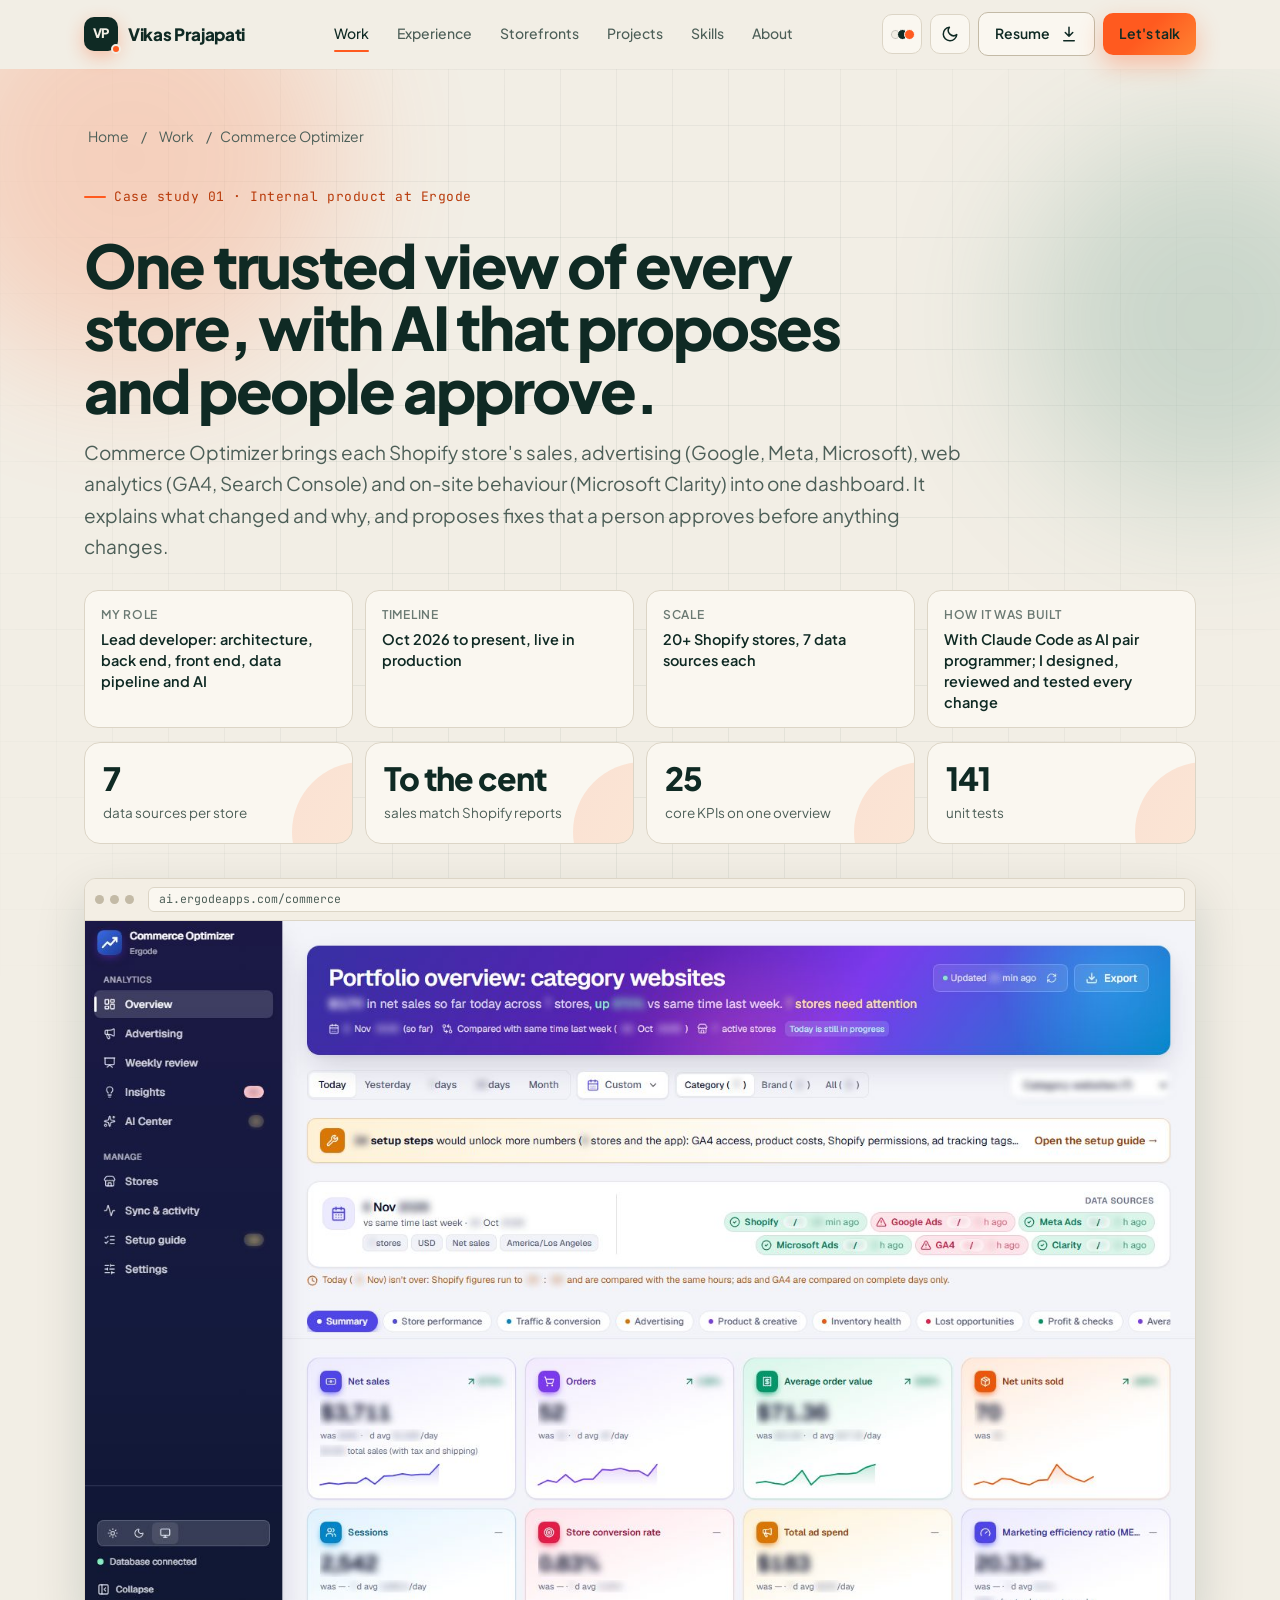
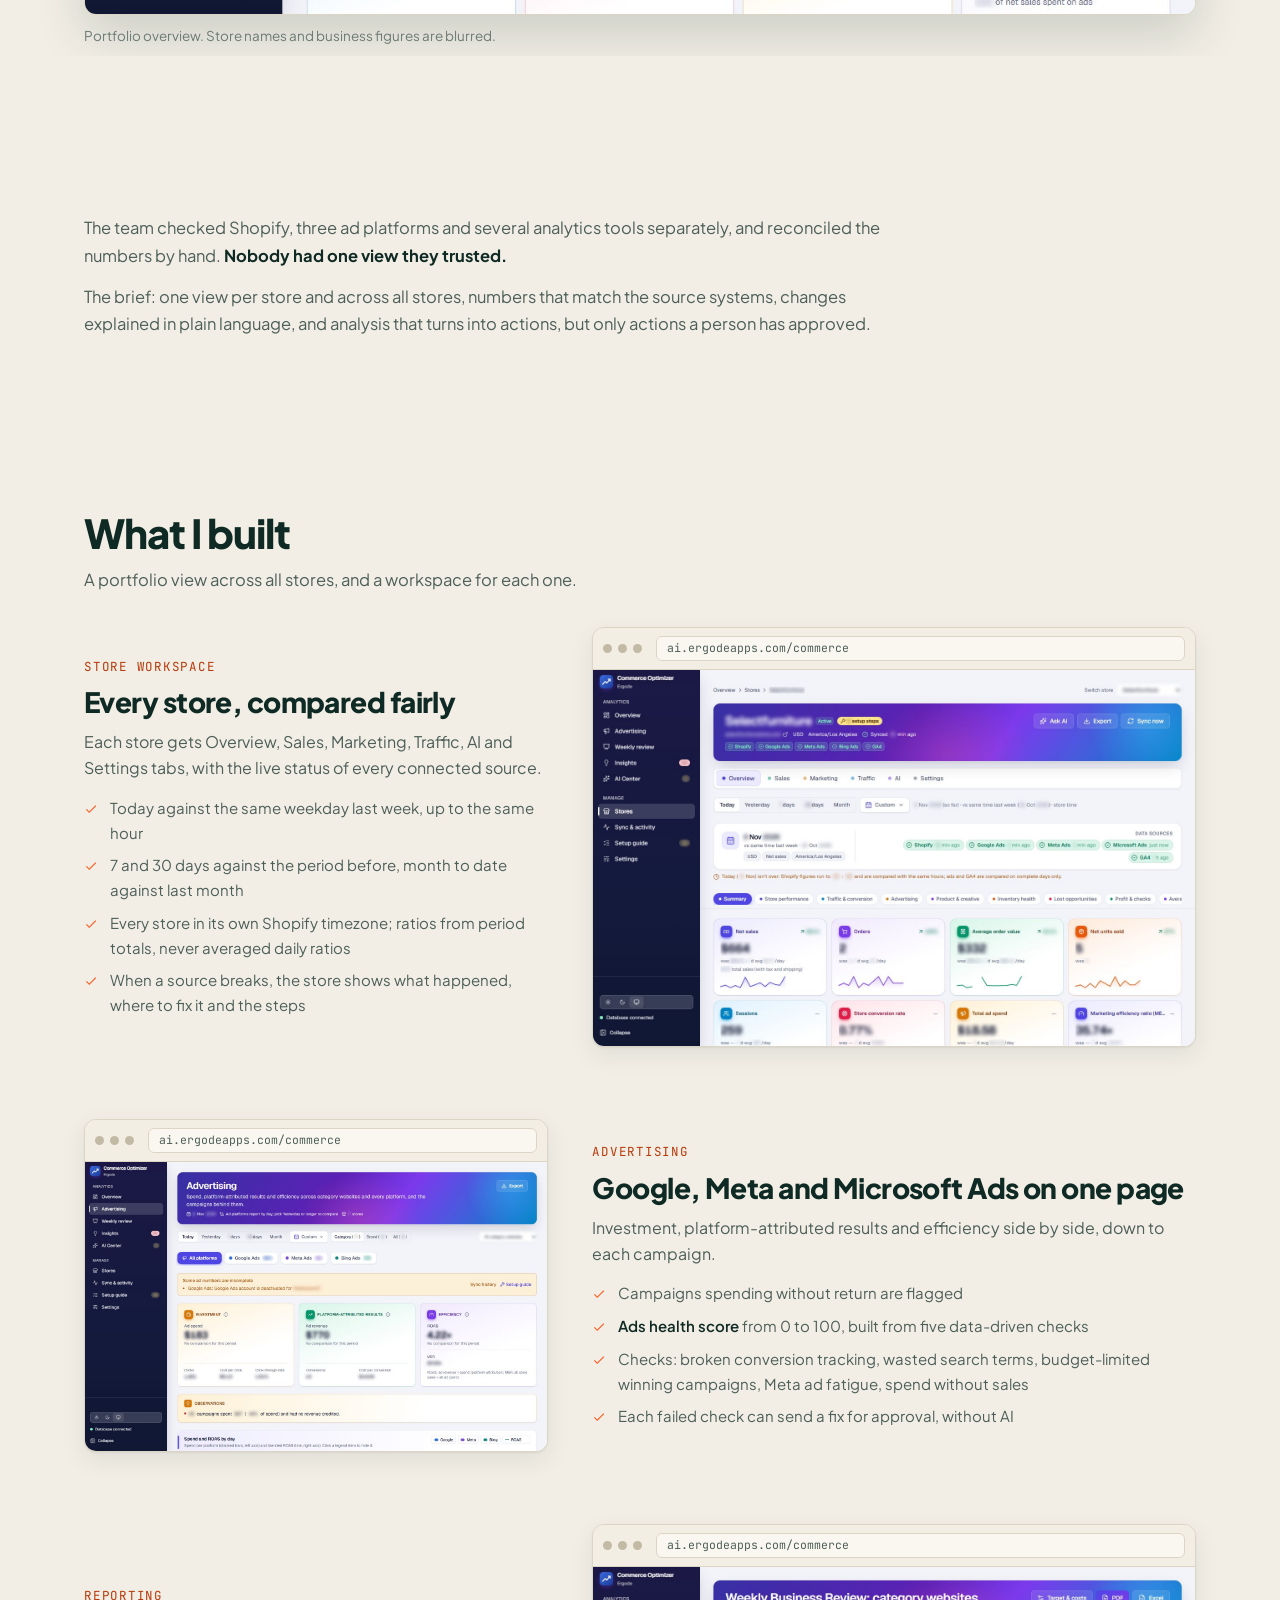
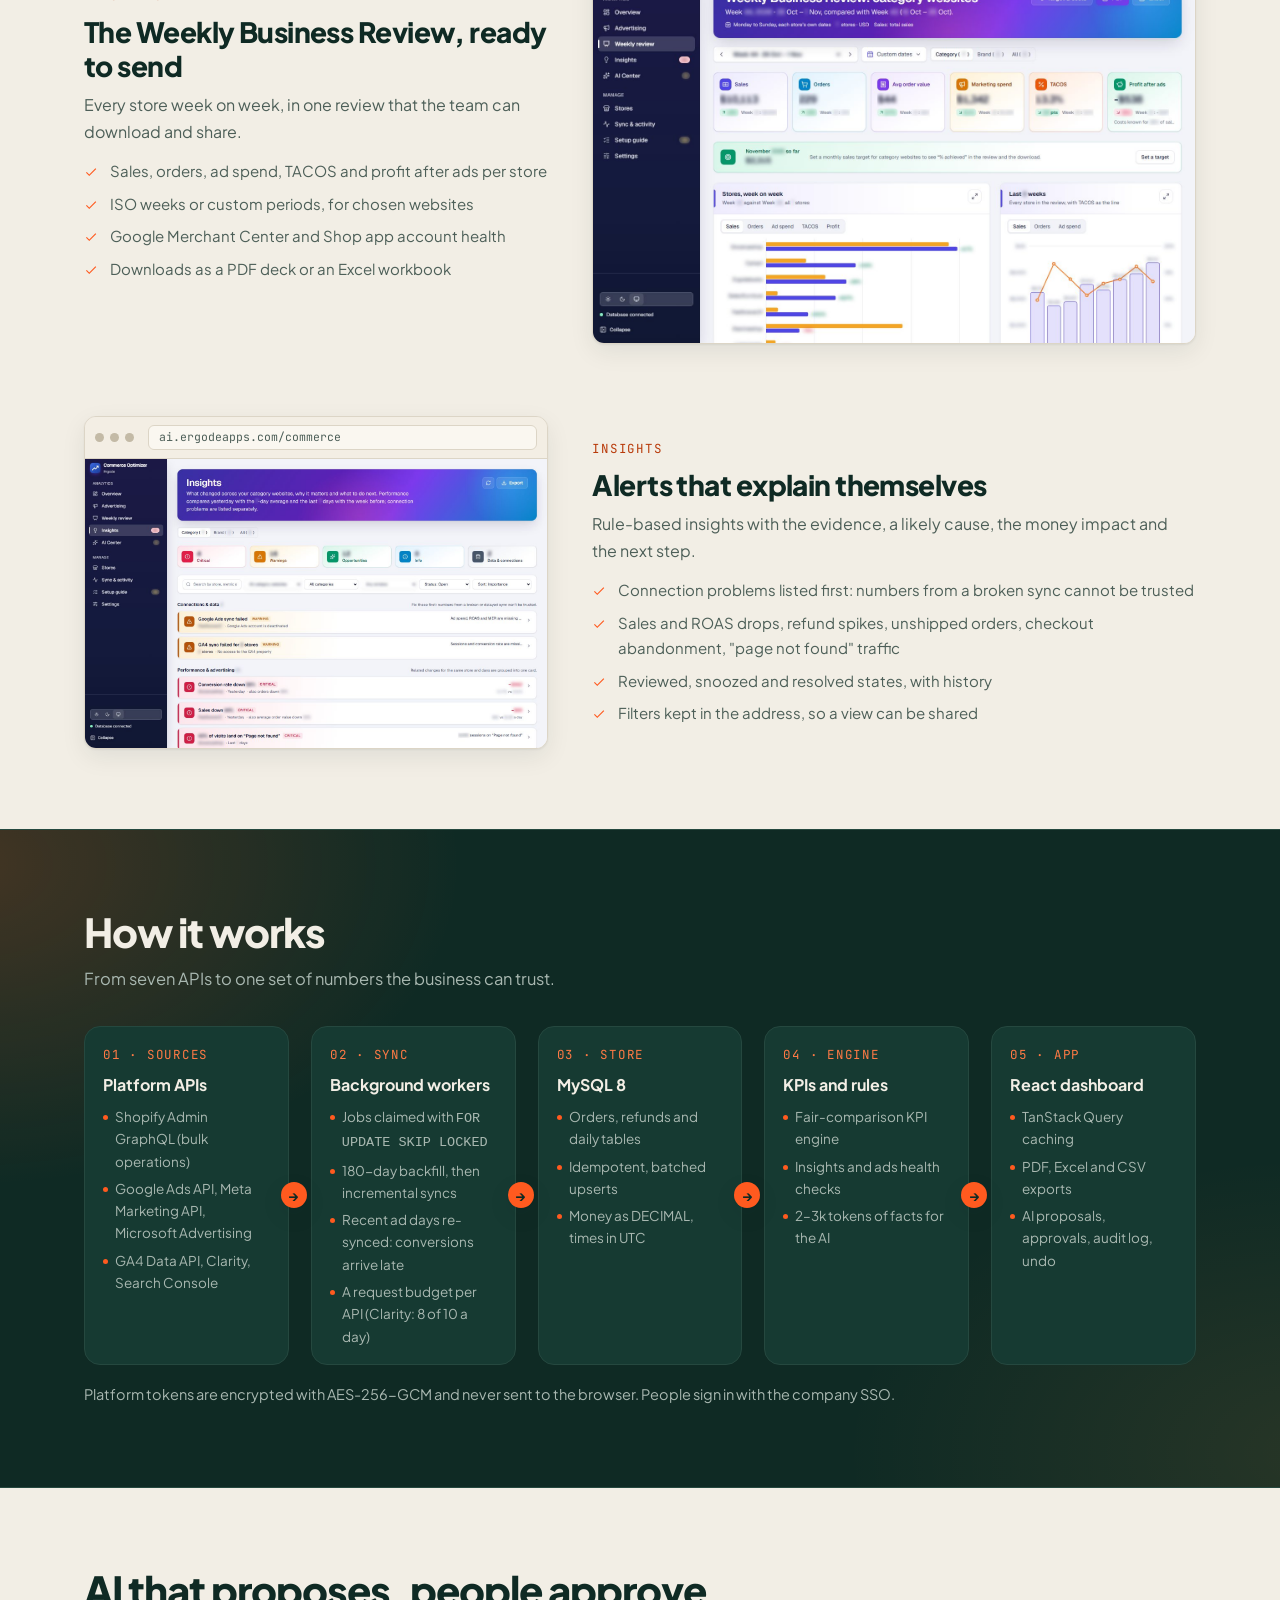
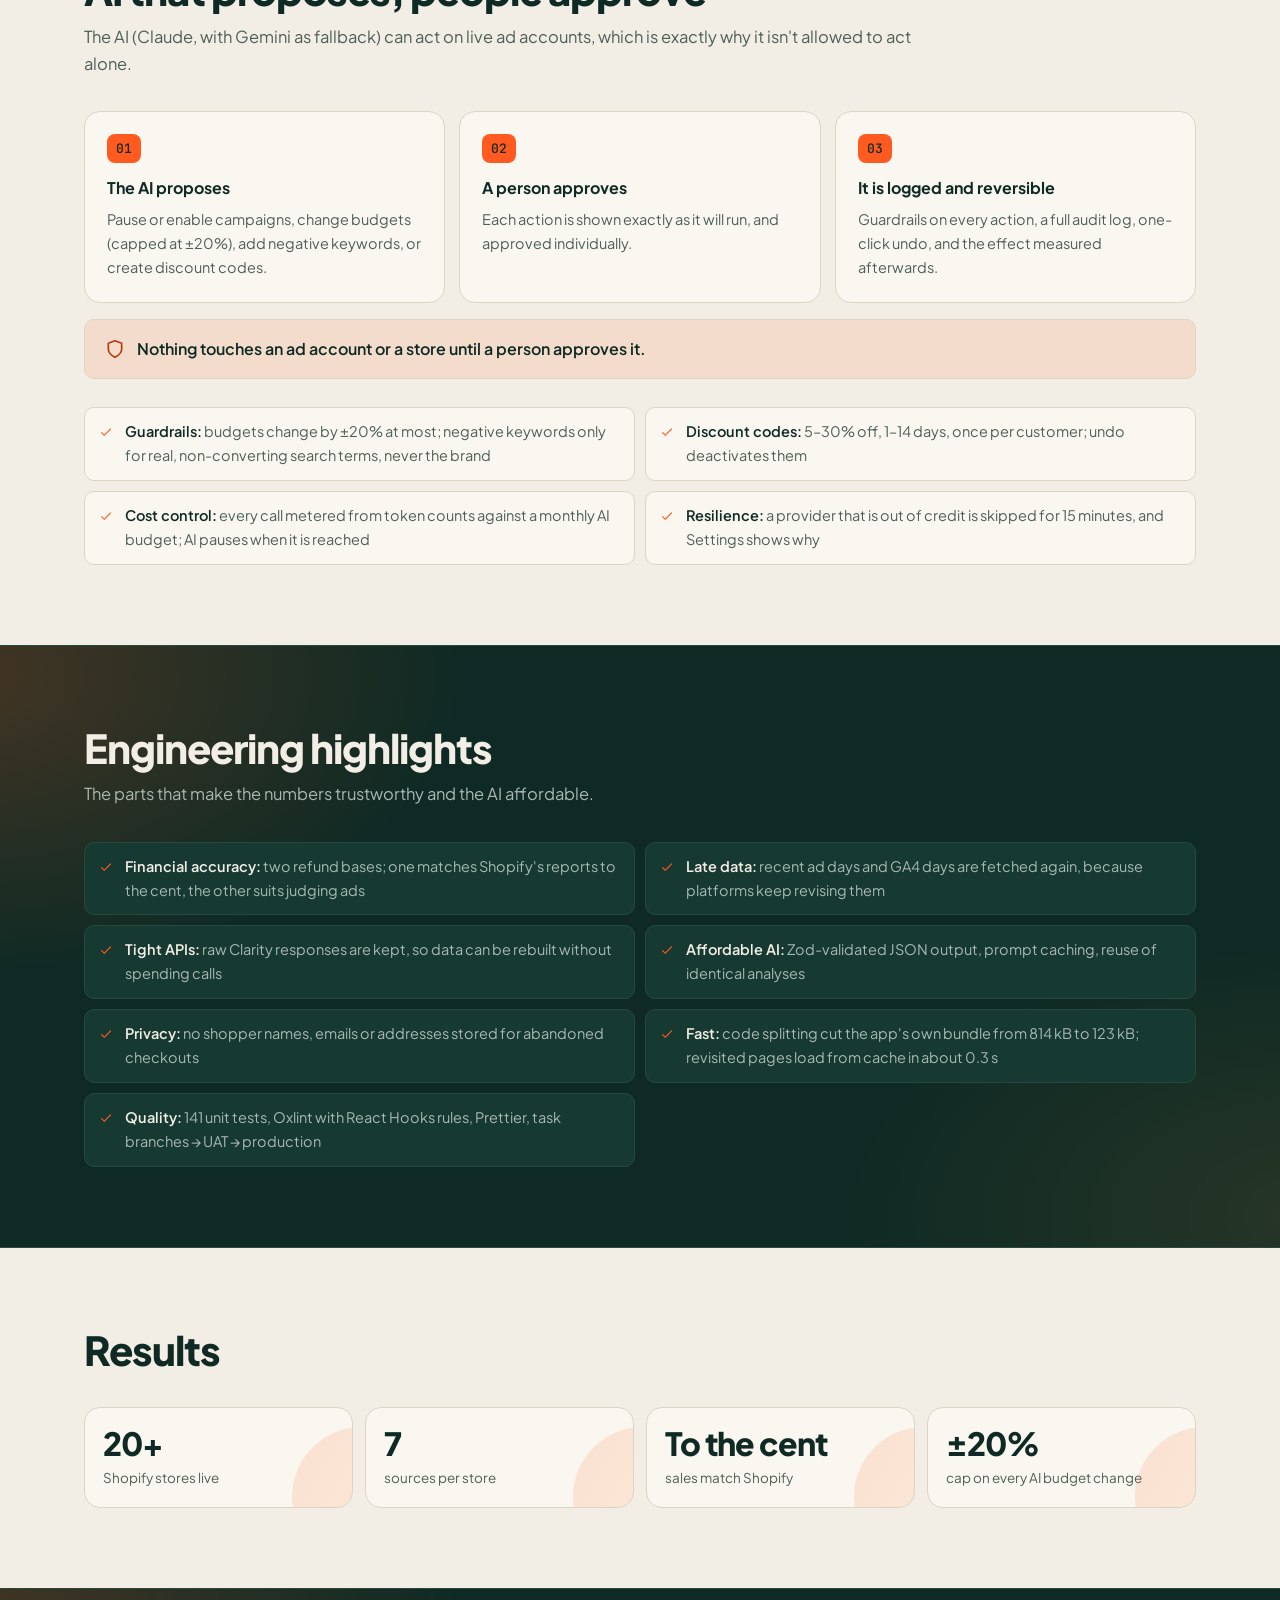
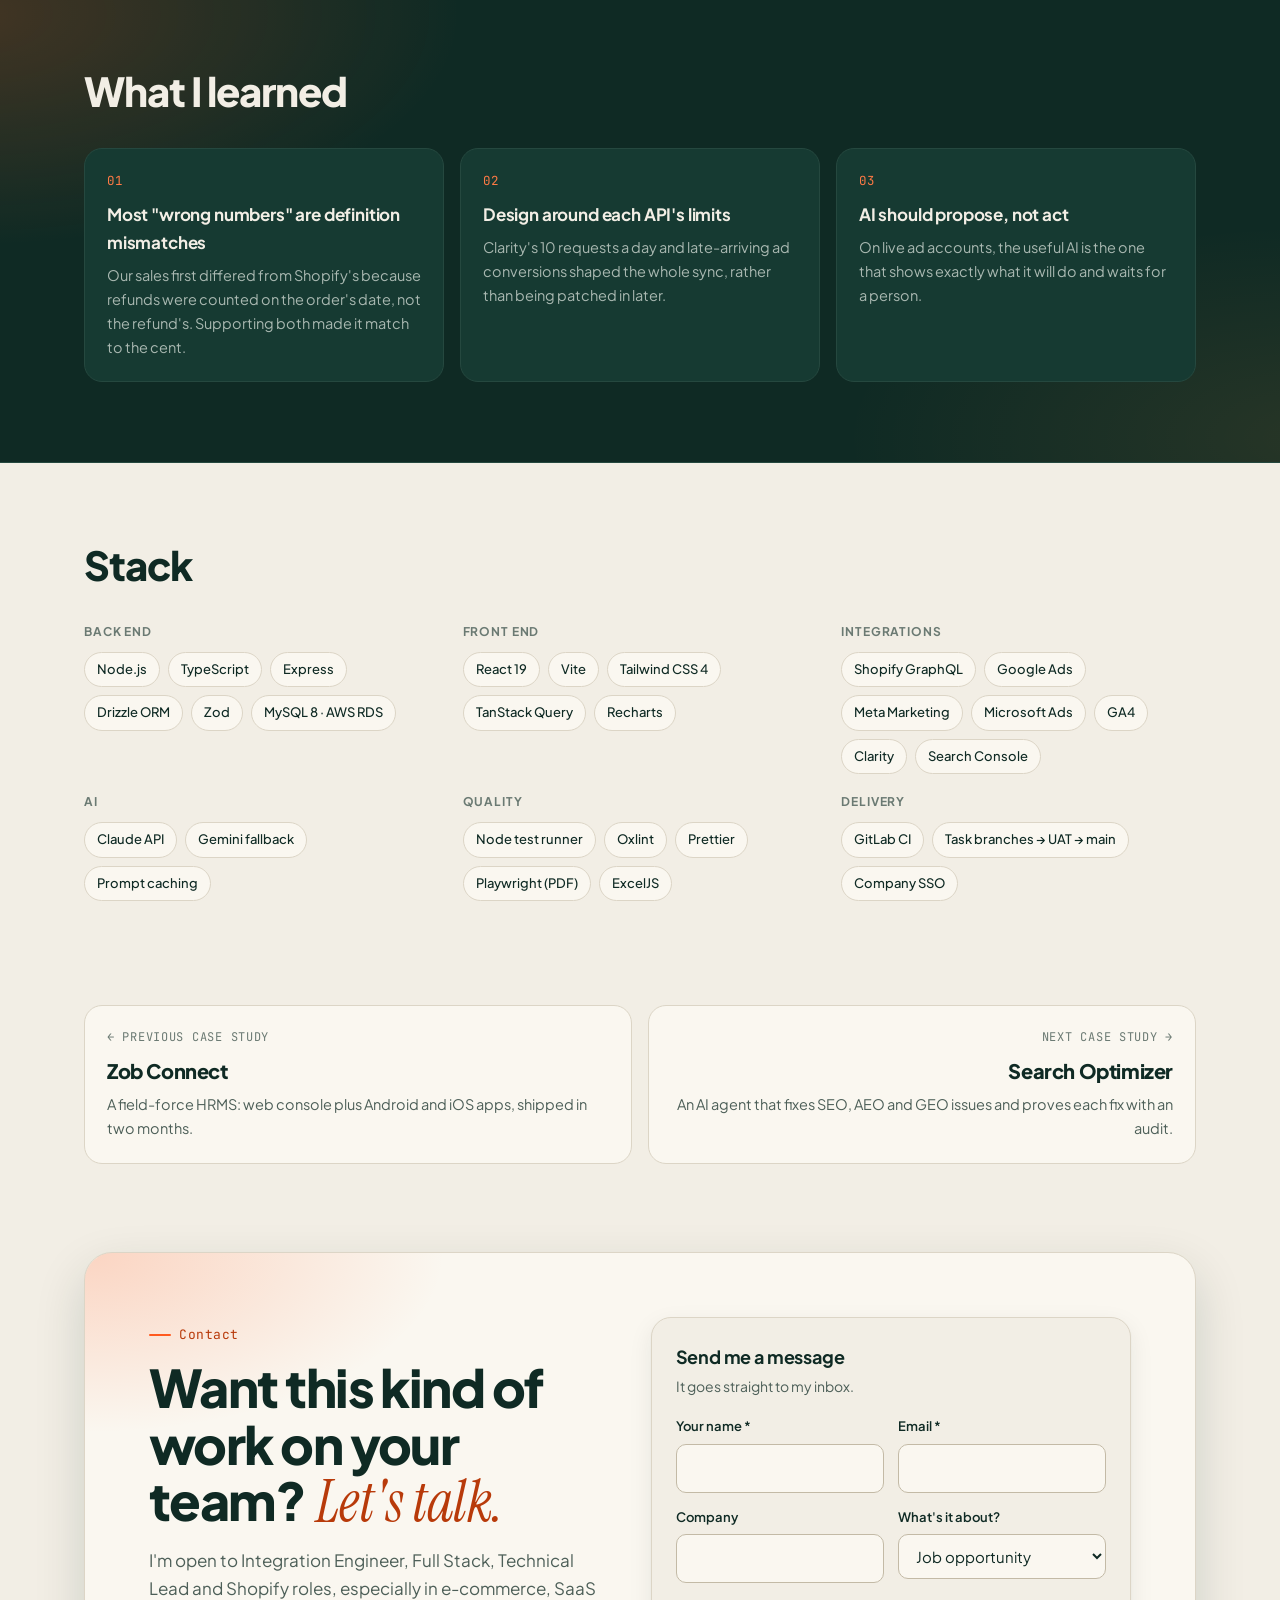
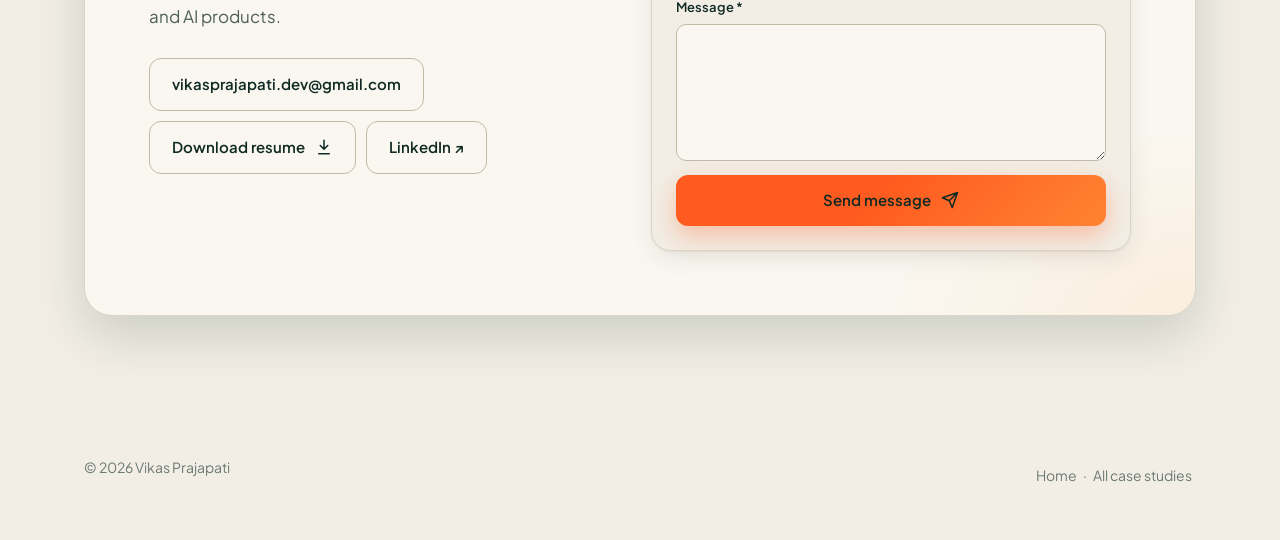
==== commit eca973ab: "Colour themes, dark mode, responsive and UX fixes - 4 palettes (Ink & Signal default, Midnight & Lim" ====
--- a/work/commerce-optimizer/index.html
+++ b/work/commerce-optimizer/index.html
@@ -13,6 +13,8 @@
 <meta property="og:description" content="Case study: a multi-store analytics platform that unifies Shopify, Google Ads, Meta Ads, Microsoft Ads, GA4, Clarity and Search Console, with human-approved AI actions.">
 <meta property="og:url" content="https://vikassprajapati.github.io/work/commerce-optimizer/">
 <meta property="og:image" content="https://vikassprajapati.github.io/assets/apps/co-overview.jpg">
+<meta property="og:image:secure_url" content="https://vikassprajapati.github.io/assets/apps/co-overview.jpg">
+<meta property="og:image:type" content="image/jpeg">
 <meta property="og:image:width" content="1440">
 <meta property="og:image:height" content="900">
 <meta name="twitter:card" content="summary_large_image">
@@ -24,8 +26,8 @@
 <link rel="icon" href="data:image/svg+xml,%3Csvg xmlns='http://www.w3.org/2000/svg' viewBox='0 0 64 64'%3E%3Cdefs%3E%3ClinearGradient id='g' x1='0' y1='0' x2='1' y2='1'%3E%3Cstop offset='0' stop-color='%236366F1'/%3E%3Cstop offset='1' stop-color='%2306B6D4'/%3E%3C/linearGradient%3E%3C/defs%3E%3Crect width='64' height='64' rx='16' fill='url(%23g)'/%3E%3Ctext x='32' y='42' font-family='Arial' font-weight='700' font-size='26' text-anchor='middle' fill='white'%3EVP%3C/text%3E%3C/svg%3E">
 <link rel="preconnect" href="https://fonts.googleapis.com">
 <link rel="preconnect" href="https://fonts.gstatic.com" crossorigin>
-<link href="https://fonts.googleapis.com/css2?family=Plus+Jakarta+Sans:wght@400;500;600;700;800&family=JetBrains+Mono:wght@400;500&display=swap" rel="stylesheet">
-<script>document.documentElement.classList.add('js');try{var t=localStorage.getItem('vp-theme');if(t==='light'||t==='dark')document.documentElement.setAttribute('data-theme',t);}catch(e){}</script>
+<link href="https://fonts.googleapis.com/css2?family=Instrument+Serif:ital@0;1&family=Plus+Jakarta+Sans:wght@400;500;600;700;800&family=JetBrains+Mono:wght@400;500&display=swap" rel="stylesheet">
+<script>(function(){var d=document.documentElement;d.classList.add('js');d.setAttribute('data-palette','ink');try{var t=localStorage.getItem('vp-theme');if(t==='light'||t==='dark')d.setAttribute('data-theme',t);var p=localStorage.getItem('vp-palette');if(p==='ink'||p==='lime'||p==='coral'||p==='indigo')d.setAttribute('data-palette',p);}catch(e){}})();</script>
 <link rel="stylesheet" href="../../assets/css/site.css">
 </head>
 <body>
@@ -44,6 +46,17 @@
       <li class="mobile-only"><a href="../../Vikas_Prajapati_Resume.pdf" download>Download resume ↓</a></li>
     </ul>
     <div class="nav-actions">
+      <div class="pal">
+        <button class="icon-btn" id="paletteBtn" aria-label="Choose a colour theme" aria-haspopup="true" aria-expanded="false" aria-controls="palMenu" title="Colour theme"><span class="pal-dots"><i></i><i></i><i></i></span></button>
+        <div class="pal-menu" id="palMenu" role="menu" aria-label="Colour theme" hidden>
+          <p class="pal-title">Colour theme</p>
+          <button class="pal-opt" role="menuitemradio" aria-checked="true" data-palette="ink"><span class="sw"><i style="background:#F2EEE5"></i><i style="background:#0F2A24"></i><i style="background:#FF5A1F"></i></span><span><b>Ink &amp; Signal</b><small>Bone, ink green, orange</small></span><span class="chk"></span></button>
+          <button class="pal-opt" role="menuitemradio" aria-checked="false" data-palette="lime"><span class="sw"><i style="background:#F5F5F0"></i><i style="background:#0B0D10"></i><i style="background:#C6F432"></i></span><span><b>Midnight &amp; Lime</b><small>Paper, midnight, lime</small></span><span class="chk"></span></button>
+          <button class="pal-opt" role="menuitemradio" aria-checked="false" data-palette="coral"><span class="sw"><i style="background:#F4EDE0"></i><i style="background:#14213D"></i><i style="background:#FF6B5B"></i></span><span><b>Navy &amp; Coral</b><small>Cream, navy, coral</small></span><span class="chk"></span></button>
+          <button class="pal-opt" role="menuitemradio" aria-checked="false" data-palette="indigo"><span class="sw"><i style="background:#F7F8FC"></i><i style="background:#4F46E5"></i><i style="background:#06B6D4"></i></span><span><b>Original</b><small>Blue-white, indigo, cyan</small></span><span class="chk"></span></button>
+          <p class="pal-foot">Light or dark: use the sun / moon button.</p>
+        </div>
+      </div>
       <button class="icon-btn" id="themeBtn" aria-label="Switch between light and dark theme">
         <svg class="theme-moon" viewBox="0 0 24 24" fill="none" stroke="currentColor" stroke-width="2" stroke-linecap="round" stroke-linejoin="round"><path d="M21 12.8A9 9 0 1 1 11.2 3a7 7 0 0 0 9.8 9.8z"/></svg>
         <svg class="theme-sun" viewBox="0 0 24 24" fill="none" stroke="currentColor" stroke-width="2" stroke-linecap="round"><circle cx="12" cy="12" r="4"/><path d="M12 2v2M12 20v2M4.9 4.9l1.4 1.4M17.7 17.7l1.4 1.4M2 12h2M20 12h2M4.9 19.1l1.4-1.4M17.7 6.3l1.4-1.4"/></svg>
@@ -88,13 +101,13 @@
 <section class="cs-section alt">
   <div class="wrap">
     <div class="cs-head reveal"><h2>How it works</h2><p>From seven APIs to one set of numbers the business can trust.</p></div>
-    <div class="flow" style="--n:5"><div class="flow-step reveal"><span class="k">01 · Sources</span><h5>Platform APIs</h5><ul><li>Shopify Admin GraphQL (bulk operations)</li><li>Google Ads API, Meta Marketing API, Microsoft Advertising</li><li>GA4 Data API, Clarity, Search Console</li></ul></div><div class="flow-step reveal"><span class="k">02 · Sync</span><h5>Background workers</h5><ul><li>Jobs claimed with <code>FOR UPDATE SKIP LOCKED</code></li><li>180-day backfill, then incremental syncs</li><li>Recent ad days re-synced: conversions arrive late</li><li>A request budget per API (Clarity: 8 of 10 a day)</li></ul></div><div class="flow-step reveal"><span class="k">03 · Store</span><h5>MySQL 8</h5><ul><li>Orders, refunds and daily tables</li><li>Idempotent, batched upserts</li><li>Money as DECIMAL, times in UTC</li></ul></div><div class="flow-step reveal"><span class="k">04 · Engine</span><h5>KPIs and rules</h5><ul><li>Fair-comparison KPI engine</li><li>Insights and ads health checks</li><li>2–3k tokens of facts for the AI</li></ul></div><div class="flow-step reveal"><span class="k">05 · App</span><h5>React dashboard</h5><ul><li>TanStack Query caching</li><li>PDF, Excel and CSV exports</li><li>AI proposals, approvals, audit log, undo</li></ul></div></div><p class="flow-note">Platform tokens are encrypted with AES-256-GCM and never sent to the browser. People sign in with the company SSO.</p>
+    <div class="flow" style="--n:5"><div class="flow-step reveal"><span class="k">01 · Sources</span><h3>Platform APIs</h3><ul><li>Shopify Admin GraphQL (bulk operations)</li><li>Google Ads API, Meta Marketing API, Microsoft Advertising</li><li>GA4 Data API, Clarity, Search Console</li></ul></div><div class="flow-step reveal"><span class="k">02 · Sync</span><h3>Background workers</h3><ul><li>Jobs claimed with <code>FOR UPDATE SKIP LOCKED</code></li><li>180-day backfill, then incremental syncs</li><li>Recent ad days re-synced: conversions arrive late</li><li>A request budget per API (Clarity: 8 of 10 a day)</li></ul></div><div class="flow-step reveal"><span class="k">03 · Store</span><h3>MySQL 8</h3><ul><li>Orders, refunds and daily tables</li><li>Idempotent, batched upserts</li><li>Money as DECIMAL, times in UTC</li></ul></div><div class="flow-step reveal"><span class="k">04 · Engine</span><h3>KPIs and rules</h3><ul><li>Fair-comparison KPI engine</li><li>Insights and ads health checks</li><li>2–3k tokens of facts for the AI</li></ul></div><div class="flow-step reveal"><span class="k">05 · App</span><h3>React dashboard</h3><ul><li>TanStack Query caching</li><li>PDF, Excel and CSV exports</li><li>AI proposals, approvals, audit log, undo</li></ul></div></div><p class="flow-note">Platform tokens are encrypted with AES-256-GCM and never sent to the browser. People sign in with the company SSO.</p>
   </div>
 </section>
 <section class="cs-section">
   <div class="wrap">
     <div class="cs-head reveal"><h2>AI that proposes, people approve</h2><p>The AI (Claude, with Gemini as fallback) can act on live ad accounts, which is exactly why it isn't allowed to act alone.</p></div>
-    <div class="loop"><div class="step reveal"><h5>The AI proposes</h5><p>Pause or enable campaigns, change budgets (capped at ±20%), add negative keywords, or create discount codes.</p></div><div class="step reveal"><h5>A person approves</h5><p>Each action is shown exactly as it will run, and approved individually.</p></div><div class="step reveal"><h5>It is logged and reversible</h5><p>Guardrails on every action, a full audit log, one-click undo, and the effect measured afterwards.</p></div></div><div class="callout reveal"><svg viewBox="0 0 24 24" fill="none" stroke="currentColor" stroke-width="2" stroke-linecap="round" stroke-linejoin="round"><path d="M12 22s8-4 8-10V5l-8-3-8 3v7c0 6 8 10 8 10z"/></svg>Nothing touches an ad account or a store until a person approves it.</div><div style="margin-top:28px"><ul class="list"><li><b>Guardrails:</b> budgets change by ±20% at most; negative keywords only for real, non-converting search terms, never the brand</li><li><b>Discount codes:</b> 5–30% off, 1–14 days, once per customer; undo deactivates them</li><li><b>Cost control:</b> every call metered from token counts against a monthly AI budget; AI pauses when it is reached</li><li><b>Resilience:</b> a provider that is out of credit is skipped for 15 minutes, and Settings shows why</li></ul></div>
+    <div class="loop"><div class="step reveal"><h3>The AI proposes</h3><p>Pause or enable campaigns, change budgets (capped at ±20%), add negative keywords, or create discount codes.</p></div><div class="step reveal"><h3>A person approves</h3><p>Each action is shown exactly as it will run, and approved individually.</p></div><div class="step reveal"><h3>It is logged and reversible</h3><p>Guardrails on every action, a full audit log, one-click undo, and the effect measured afterwards.</p></div></div><div class="callout reveal"><svg viewBox="0 0 24 24" fill="none" stroke="currentColor" stroke-width="2" stroke-linecap="round" stroke-linejoin="round"><path d="M12 22s8-4 8-10V5l-8-3-8 3v7c0 6 8 10 8 10z"/></svg>Nothing touches an ad account or a store until a person approves it.</div><div style="margin-top:28px"><ul class="list"><li><b>Guardrails:</b> budgets change by ±20% at most; negative keywords only for real, non-converting search terms, never the brand</li><li><b>Discount codes:</b> 5–30% off, 1–14 days, once per customer; undo deactivates them</li><li><b>Cost control:</b> every call metered from token counts against a monthly AI budget; AI pauses when it is reached</li><li><b>Resilience:</b> a provider that is out of credit is skipped for 15 minutes, and Settings shows why</li></ul></div>
   </div>
 </section>
 <section class="cs-section alt">
@@ -112,13 +125,13 @@
 <section class="cs-section alt">
   <div class="wrap">
     <div class="cs-head reveal"><h2>What I learned</h2></div>
-    <div class="lessons"><div class="lesson reveal"><span class="n">01</span><h5>Most "wrong numbers" are definition mismatches</h5><p>Our sales first differed from Shopify's because refunds were counted on the order's date, not the refund's. Supporting both made it match to the cent.</p></div><div class="lesson reveal"><span class="n">02</span><h5>Design around each API's limits</h5><p>Clarity's 10 requests a day and late-arriving ad conversions shaped the whole sync, rather than being patched in later.</p></div><div class="lesson reveal"><span class="n">03</span><h5>AI should propose, not act</h5><p>On live ad accounts, the useful AI is the one that shows exactly what it will do and waits for a person.</p></div></div>
+    <div class="lessons"><div class="lesson reveal"><span class="n">01</span><h3>Most "wrong numbers" are definition mismatches</h3><p>Our sales first differed from Shopify's because refunds were counted on the order's date, not the refund's. Supporting both made it match to the cent.</p></div><div class="lesson reveal"><span class="n">02</span><h3>Design around each API's limits</h3><p>Clarity's 10 requests a day and late-arriving ad conversions shaped the whole sync, rather than being patched in later.</p></div><div class="lesson reveal"><span class="n">03</span><h3>AI should propose, not act</h3><p>On live ad accounts, the useful AI is the one that shows exactly what it will do and waits for a person.</p></div></div>
   </div>
 </section>
 <section class="cs-section">
   <div class="wrap">
     <div class="cs-head reveal"><h2>Stack</h2></div>
-    <div class="stack"><div><h6>Back end</h6><div class="chips"><span class="chip">Node.js</span><span class="chip">TypeScript</span><span class="chip">Express</span><span class="chip">Drizzle ORM</span><span class="chip">Zod</span><span class="chip">MySQL 8 · AWS RDS</span></div></div><div><h6>Front end</h6><div class="chips"><span class="chip">React 19</span><span class="chip">Vite</span><span class="chip">Tailwind CSS 4</span><span class="chip">TanStack Query</span><span class="chip">Recharts</span></div></div><div><h6>Integrations</h6><div class="chips"><span class="chip">Shopify GraphQL</span><span class="chip">Google Ads</span><span class="chip">Meta Marketing</span><span class="chip">Microsoft Ads</span><span class="chip">GA4</span><span class="chip">Clarity</span><span class="chip">Search Console</span></div></div><div><h6>AI</h6><div class="chips"><span class="chip">Claude API</span><span class="chip">Gemini fallback</span><span class="chip">Prompt caching</span></div></div><div><h6>Quality</h6><div class="chips"><span class="chip">Node test runner</span><span class="chip">Oxlint</span><span class="chip">Prettier</span><span class="chip">Playwright (PDF)</span><span class="chip">ExcelJS</span></div></div><div><h6>Delivery</h6><div class="chips"><span class="chip">GitLab CI</span><span class="chip">Task branches → UAT → main</span><span class="chip">Company SSO</span></div></div></div>
+    <div class="stack"><div><h3>Back end</h3><div class="chips"><span class="chip">Node.js</span><span class="chip">TypeScript</span><span class="chip">Express</span><span class="chip">Drizzle ORM</span><span class="chip">Zod</span><span class="chip">MySQL 8 · AWS RDS</span></div></div><div><h3>Front end</h3><div class="chips"><span class="chip">React 19</span><span class="chip">Vite</span><span class="chip">Tailwind CSS 4</span><span class="chip">TanStack Query</span><span class="chip">Recharts</span></div></div><div><h3>Integrations</h3><div class="chips"><span class="chip">Shopify GraphQL</span><span class="chip">Google Ads</span><span class="chip">Meta Marketing</span><span class="chip">Microsoft Ads</span><span class="chip">GA4</span><span class="chip">Clarity</span><span class="chip">Search Console</span></div></div><div><h3>AI</h3><div class="chips"><span class="chip">Claude API</span><span class="chip">Gemini fallback</span><span class="chip">Prompt caching</span></div></div><div><h3>Quality</h3><div class="chips"><span class="chip">Node test runner</span><span class="chip">Oxlint</span><span class="chip">Prettier</span><span class="chip">Playwright (PDF)</span><span class="chip">ExcelJS</span></div></div><div><h3>Delivery</h3><div class="chips"><span class="chip">GitLab CI</span><span class="chip">Task branches → UAT → main</span><span class="chip">Company SSO</span></div></div></div>
   </div>
 </section>
 
@@ -145,12 +158,13 @@
         <a class="btn btn-ghost" href="https://www.linkedin.com/in/vkasprajapati/" target="_blank" rel="noopener">LinkedIn ↗</a>
       </div>
       </div>
-        <form class="cform" action="https://formsubmit.co/vikasprajapati.dev@gmail.com" method="POST" data-ajax="https://formsubmit.co/ajax/vikasprajapati.dev@gmail.com">
+        <form class="cform" action="https://api.web3forms.com/submit" method="POST" data-web3forms-key="44ae0704-d7ac-4e4a-89db-dc029e36bea9">
           <h3>Send me a message</h3>
           <p class="sub">It goes straight to my inbox.</p>
-          <input type="hidden" name="_subject" value="New message from your portfolio">
-          <input type="hidden" name="_template" value="table">
-          <input type="hidden" name="_next" value="https://vikassprajapati.github.io/#contact">
+          <input type="hidden" name="access_key" value="44ae0704-d7ac-4e4a-89db-dc029e36bea9">
+          <input type="hidden" name="subject" value="New message from your portfolio">
+          <input type="hidden" name="from_name" value="Portfolio contact form">
+          <input type="hidden" name="redirect" value="https://vikassprajapati.github.io/#contact">
           <input type="text" name="_honey" class="hp" tabindex="-1" autocomplete="off" aria-hidden="true">
           <div class="field-row">
             <label class="field"><span>Your name *</span><input type="text" name="name" required maxlength="100" autocomplete="name"></label>
--- a/assets/css/site.css
+++ b/assets/css/site.css
@@ -1,32 +1,18 @@
 /* Shared styles for every page of the portfolio. */
-/* ---------- Tokens ---------- */
-:root{
-  --bg:#F7F8FC; --bg-2:#EEF1F8; --surface:#FFFFFF; --surface-2:#F3F5FB; --border:#E1E5F0; --border-2:#CDD3E3;
-  --text:#0E1424; --muted:#4B5672; --muted-2:#6B7590;
-  --accent:#4F46E5; --accent-2:#0891B2; --accent-soft:rgba(79,70,229,.09); --on-accent:#FFFFFF;
-  --good:#059669; --shadow:0 1px 2px rgba(16,24,40,.05),0 8px 24px rgba(16,24,40,.06);
-  --shadow-lg:0 20px 50px rgba(30,41,90,.14);
-  --grid-line:rgba(14,20,36,.05);
-}
-@media (prefers-color-scheme: dark){
-  :root:not([data-theme="light"]){
-    --bg:#0A0E1A; --bg-2:#0D1222; --surface:#111729; --surface-2:#161E35; --border:#222B45; --border-2:#2E3958;
-    --text:#E8ECF5; --muted:#A3AEC7; --muted-2:#76819C;
-    --accent:#818CF8; --accent-2:#22D3EE; --accent-soft:rgba(129,140,248,.12); --on-accent:#0A0E1A;
-    --good:#34D399; --shadow:0 1px 2px rgba(0,0,0,.3),0 8px 24px rgba(0,0,0,.25);
-    --shadow-lg:0 24px 60px rgba(0,0,0,.45);
-    --grid-line:rgba(232,236,245,.045);
-  }
-}
-:root[data-theme="dark"]{
-  --bg:#0A0E1A; --bg-2:#0D1222; --surface:#111729; --surface-2:#161E35; --border:#222B45; --border-2:#2E3958;
-  --text:#E8ECF5; --muted:#A3AEC7; --muted-2:#76819C;
-  --accent:#818CF8; --accent-2:#22D3EE; --accent-soft:rgba(129,140,248,.12); --on-accent:#0A0E1A;
-  --good:#34D399; --shadow:0 1px 2px rgba(0,0,0,.3),0 8px 24px rgba(0,0,0,.25);
-  --shadow-lg:0 24px 60px rgba(0,0,0,.45);
-  --grid-line:rgba(232,236,245,.045);
-}
-:root{--grad:linear-gradient(120deg,var(--accent),var(--accent-2));--radius:16px;--radius-sm:10px;
+/* ---------- Tokens: 3 palettes x light/dark (data-palette + data-theme on <html>) ---------- */
+:root, :root[data-palette="ink"]{--pal-a:#F2EEE5; --pal-b:#0F2A24; --pal-c:#FF5A1F; --term-bg:#0A1F1A; --term-bar:#0D2721; --term-line:#1D3D35; --term-text:#DDE7E2; --term-dim:#7E958D; --bg:#F2EEE5; --bg-2:#EAE4D7; --surface:#FAF7F0; --surface-2:#F3EEE4; --border:#DCD5C6; --border-2:#C3BAA6; --text:#0F2A24; --muted:#4D5F58; --muted-2:#6B7A73; --accent:#FF5A1F; --accent-2:#FF9A3C; --accent-text:#B83A0A; --on-accent:#0F2A24; --accent-soft:rgba(255,90,31,.12); --accent-shadow:rgba(255,90,31,.32); --hl-bg:transparent; --hl-color:var(--accent-text); --deep:#0F2A24; --deep-2:#163A32; --deep-3:#1C443B; --deep-line:#25483F; --deep-line-2:#2F5A50; --on-deep:#F2EEE5; --on-deep-muted:#A9B8B1; --deep-accent-text:#FF7A45; --deep-hl-bg:transparent; --deep-hl-color:#FF7A45; --glow-1:#FF5A1F; --glow-2:#2F7A66; --blob-op:.20; --band-glow-a:rgba(255,90,31,.22); --band-glow-b:rgba(255,154,60,.10); --grid-line:rgba(15,42,36,.06); --deep-grid:rgba(242,238,229,.05); --shadow:0 1px 2px rgba(15,42,36,.06),0 8px 24px rgba(15,42,36,.08); --shadow-lg:0 20px 50px rgba(15,42,36,.16);}
+:root[data-palette="lime"]{--pal-a:#F5F5F0; --pal-b:#0B0D10; --pal-c:#C6F432; --term-bg:#070809; --term-bar:#0E1013; --term-line:#20242A; --term-text:#E3E6E0; --term-dim:#7E838B; --bg:#F5F5F0; --bg-2:#ECECE5; --surface:#FFFFFF; --surface-2:#F7F7F2; --border:#E0E0D8; --border-2:#C8C8BE; --text:#0B0D10; --muted:#50545B; --muted-2:#6E727A; --accent:#C6F432; --accent-2:#7BEA9C; --accent-text:#4A6B00; --on-accent:#0B0D10; --accent-soft:rgba(140,190,20,.16); --accent-shadow:rgba(150,200,30,.35); --hl-bg:#C6F432; --hl-color:#0B0D10; --deep:#0B0D10; --deep-2:#15181D; --deep-3:#1C2027; --deep-line:#262A31; --deep-line-2:#333842; --on-deep:#F5F5F0; --on-deep-muted:#A1A6AE; --deep-accent-text:#C6F432; --deep-hl-bg:transparent; --deep-hl-color:#C6F432; --glow-1:#C6F432; --glow-2:#7BEA9C; --blob-op:.22; --band-glow-a:rgba(198,244,50,.16); --band-glow-b:rgba(123,234,156,.10); --grid-line:rgba(11,13,16,.06); --deep-grid:rgba(245,245,240,.05); --shadow:0 1px 2px rgba(11,13,16,.05),0 8px 24px rgba(11,13,16,.07); --shadow-lg:0 20px 50px rgba(11,13,16,.14);}
+:root[data-palette="coral"]{--pal-a:#F4EDE0; --pal-b:#14213D; --pal-c:#FF6B5B; --term-bg:#0D1730; --term-bar:#111D3A; --term-line:#22325A; --term-text:#DCE2F0; --term-dim:#7F8AA6; --bg:#F4EDE0; --bg-2:#ECE3D2; --surface:#FBF7EF; --surface-2:#F5EEE2; --border:#E0D6C3; --border-2:#C9BCA4; --text:#14213D; --muted:#4E5874; --muted-2:#6C7590; --accent:#FF6B5B; --accent-2:#FFA26B; --accent-text:#B83228; --on-accent:#14213D; --accent-soft:rgba(255,107,91,.13); --accent-shadow:rgba(255,107,91,.32); --hl-bg:transparent; --hl-color:var(--accent-text); --deep:#14213D; --deep-2:#1B2B4D; --deep-3:#22335A; --deep-line:#2A3A5E; --deep-line-2:#34466E; --on-deep:#F4EDE0; --on-deep-muted:#A9B2C8; --deep-accent-text:#FF7A6B; --deep-hl-bg:transparent; --deep-hl-color:#FF7A6B; --glow-1:#FF6B5B; --glow-2:#FFA26B; --blob-op:.20; --band-glow-a:rgba(255,107,91,.24); --band-glow-b:rgba(255,162,107,.12); --grid-line:rgba(20,33,61,.06); --deep-grid:rgba(244,237,224,.05); --shadow:0 1px 2px rgba(20,33,61,.06),0 8px 24px rgba(20,33,61,.08); --shadow-lg:0 20px 50px rgba(20,33,61,.16);}
+:root[data-palette="indigo"]{--pal-a:#F7F8FC; --pal-b:#0E1424; --pal-c:#06B6D4; --term-bg:#0B1020; --term-bar:#0F1528; --term-line:#232C45; --term-text:#D7DEEE; --term-dim:#7D88A6; --bg:#F7F8FC; --bg-2:#EEF1F8; --surface:#FFFFFF; --surface-2:#F3F5FB; --border:#E1E5F0; --border-2:#CDD3E3; --text:#0E1424; --muted:#4B5672; --muted-2:#6B7590; --accent:#4F46E5; --accent-2:#0891B2; --accent-text:#4F46E5; --on-accent:#FFFFFF; --accent-soft:rgba(79,70,229,.09); --accent-shadow:rgba(79,70,229,.28); --hl-bg:transparent; --hl-color:var(--accent-text); --deep:#EEF1F8; --deep-2:#FFFFFF; --deep-3:#F3F5FB; --deep-line:#E1E5F0; --deep-line-2:#CDD3E3; --on-deep:#0E1424; --on-deep-muted:#4B5672; --deep-accent-text:#4F46E5; --deep-hl-bg:transparent; --deep-hl-color:#4F46E5; --glow-1:#6366F1; --glow-2:#06B6D4; --blob-op:.22; --band-glow-a:rgba(99,102,241,.10); --band-glow-b:rgba(6,182,212,.08); --grid-line:rgba(14,20,36,.05); --deep-grid:rgba(14,20,36,.05); --shadow:0 1px 2px rgba(16,24,40,.05),0 8px 24px rgba(16,24,40,.06); --shadow-lg:0 20px 50px rgba(30,41,90,.14);}
+@media (prefers-color-scheme: dark){:root[data-palette="ink"]:not([data-theme="light"]), :root:not([data-palette]):not([data-theme="light"]){--bg:#0F2A24; --bg-2:#12312A; --surface:#143630; --surface-2:#1A3F37; --border:#21443C; --border-2:#2F5A50; --text:#F2EEE5; --muted:#A9B8B1; --muted-2:#849A92; --accent:#FF5A1F; --accent-2:#FF9A3C; --accent-text:#FF7A45; --on-accent:#0F2A24; --accent-soft:rgba(255,90,31,.16); --accent-shadow:rgba(255,90,31,.28); --hl-bg:transparent; --hl-color:var(--accent-text); --deep:#0A1F1A; --deep-2:#12302A; --deep-3:#173A33; --deep-line:#21443C; --deep-line-2:#2F5A50; --on-deep:#F2EEE5; --on-deep-muted:#A9B8B1; --deep-accent-text:#FF7A45; --deep-hl-bg:transparent; --deep-hl-color:#FF7A45; --glow-1:#FF5A1F; --glow-2:#3E9C84; --blob-op:.30; --band-glow-a:rgba(255,90,31,.16); --band-glow-b:rgba(255,154,60,.10); --grid-line:rgba(242,238,229,.05); --deep-grid:rgba(242,238,229,.05); --shadow:0 1px 2px rgba(0,0,0,.3),0 8px 24px rgba(0,0,0,.25); --shadow-lg:0 24px 60px rgba(0,0,0,.45);}}
+:root[data-palette="ink"][data-theme="dark"], :root:not([data-palette])[data-theme="dark"]{--bg:#0F2A24; --bg-2:#12312A; --surface:#143630; --surface-2:#1A3F37; --border:#21443C; --border-2:#2F5A50; --text:#F2EEE5; --muted:#A9B8B1; --muted-2:#849A92; --accent:#FF5A1F; --accent-2:#FF9A3C; --accent-text:#FF7A45; --on-accent:#0F2A24; --accent-soft:rgba(255,90,31,.16); --accent-shadow:rgba(255,90,31,.28); --hl-bg:transparent; --hl-color:var(--accent-text); --deep:#0A1F1A; --deep-2:#12302A; --deep-3:#173A33; --deep-line:#21443C; --deep-line-2:#2F5A50; --on-deep:#F2EEE5; --on-deep-muted:#A9B8B1; --deep-accent-text:#FF7A45; --deep-hl-bg:transparent; --deep-hl-color:#FF7A45; --glow-1:#FF5A1F; --glow-2:#3E9C84; --blob-op:.30; --band-glow-a:rgba(255,90,31,.16); --band-glow-b:rgba(255,154,60,.10); --grid-line:rgba(242,238,229,.05); --deep-grid:rgba(242,238,229,.05); --shadow:0 1px 2px rgba(0,0,0,.3),0 8px 24px rgba(0,0,0,.25); --shadow-lg:0 24px 60px rgba(0,0,0,.45);}
+@media (prefers-color-scheme: dark){:root[data-palette="lime"]:not([data-theme="light"]){--bg:#0B0D10; --bg-2:#0F1215; --surface:#13161B; --surface-2:#1A1E24; --border:#22262D; --border-2:#333842; --text:#F5F5F0; --muted:#A1A6AE; --muted-2:#80858D; --accent:#C6F432; --accent-2:#7BEA9C; --accent-text:#C6F432; --on-accent:#0B0D10; --accent-soft:rgba(198,244,50,.12); --accent-shadow:rgba(198,244,50,.22); --hl-bg:transparent; --hl-color:#C6F432; --deep:#050607; --deep-2:#101317; --deep-3:#171B20; --deep-line:#22262D; --deep-line-2:#333842; --on-deep:#F5F5F0; --on-deep-muted:#A1A6AE; --deep-accent-text:#C6F432; --deep-hl-bg:transparent; --deep-hl-color:#C6F432; --glow-1:#C6F432; --glow-2:#5FD08A; --blob-op:.16; --band-glow-a:rgba(198,244,50,.22); --band-glow-b:rgba(123,234,156,.14); --grid-line:rgba(245,245,240,.05); --deep-grid:rgba(245,245,240,.05); --shadow:0 1px 2px rgba(0,0,0,.3),0 8px 24px rgba(0,0,0,.25); --shadow-lg:0 24px 60px rgba(0,0,0,.5);}}
+:root[data-palette="lime"][data-theme="dark"]{--bg:#0B0D10; --bg-2:#0F1215; --surface:#13161B; --surface-2:#1A1E24; --border:#22262D; --border-2:#333842; --text:#F5F5F0; --muted:#A1A6AE; --muted-2:#80858D; --accent:#C6F432; --accent-2:#7BEA9C; --accent-text:#C6F432; --on-accent:#0B0D10; --accent-soft:rgba(198,244,50,.12); --accent-shadow:rgba(198,244,50,.22); --hl-bg:transparent; --hl-color:#C6F432; --deep:#050607; --deep-2:#101317; --deep-3:#171B20; --deep-line:#22262D; --deep-line-2:#333842; --on-deep:#F5F5F0; --on-deep-muted:#A1A6AE; --deep-accent-text:#C6F432; --deep-hl-bg:transparent; --deep-hl-color:#C6F432; --glow-1:#C6F432; --glow-2:#5FD08A; --blob-op:.16; --band-glow-a:rgba(198,244,50,.22); --band-glow-b:rgba(123,234,156,.14); --grid-line:rgba(245,245,240,.05); --deep-grid:rgba(245,245,240,.05); --shadow:0 1px 2px rgba(0,0,0,.3),0 8px 24px rgba(0,0,0,.25); --shadow-lg:0 24px 60px rgba(0,0,0,.5);}
+@media (prefers-color-scheme: dark){:root[data-palette="coral"]:not([data-theme="light"]){--bg:#14213D; --bg-2:#172645; --surface:#1A2A4A; --surface-2:#213356; --border:#26365A; --border-2:#34466E; --text:#F4EDE0; --muted:#A9B2C8; --muted-2:#8590AA; --accent:#FF6B5B; --accent-2:#FFA26B; --accent-text:#FF8576; --on-accent:#14213D; --accent-soft:rgba(255,107,91,.16); --accent-shadow:rgba(255,107,91,.28); --hl-bg:transparent; --hl-color:var(--accent-text); --deep:#0D1730; --deep-2:#16244A; --deep-3:#1C2D55; --deep-line:#26365A; --deep-line-2:#34466E; --on-deep:#F4EDE0; --on-deep-muted:#A9B2C8; --deep-accent-text:#FF8576; --deep-hl-bg:transparent; --deep-hl-color:#FF8576; --glow-1:#FF6B5B; --glow-2:#5B7BD6; --blob-op:.28; --band-glow-a:rgba(255,107,91,.18); --band-glow-b:rgba(255,162,107,.12); --grid-line:rgba(244,237,224,.05); --deep-grid:rgba(244,237,224,.05); --shadow:0 1px 2px rgba(0,0,0,.3),0 8px 24px rgba(0,0,0,.25); --shadow-lg:0 24px 60px rgba(0,0,0,.45);}}
+:root[data-palette="coral"][data-theme="dark"]{--bg:#14213D; --bg-2:#172645; --surface:#1A2A4A; --surface-2:#213356; --border:#26365A; --border-2:#34466E; --text:#F4EDE0; --muted:#A9B2C8; --muted-2:#8590AA; --accent:#FF6B5B; --accent-2:#FFA26B; --accent-text:#FF8576; --on-accent:#14213D; --accent-soft:rgba(255,107,91,.16); --accent-shadow:rgba(255,107,91,.28); --hl-bg:transparent; --hl-color:var(--accent-text); --deep:#0D1730; --deep-2:#16244A; --deep-3:#1C2D55; --deep-line:#26365A; --deep-line-2:#34466E; --on-deep:#F4EDE0; --on-deep-muted:#A9B2C8; --deep-accent-text:#FF8576; --deep-hl-bg:transparent; --deep-hl-color:#FF8576; --glow-1:#FF6B5B; --glow-2:#5B7BD6; --blob-op:.28; --band-glow-a:rgba(255,107,91,.18); --band-glow-b:rgba(255,162,107,.12); --grid-line:rgba(244,237,224,.05); --deep-grid:rgba(244,237,224,.05); --shadow:0 1px 2px rgba(0,0,0,.3),0 8px 24px rgba(0,0,0,.25); --shadow-lg:0 24px 60px rgba(0,0,0,.45);}
+@media (prefers-color-scheme: dark){:root[data-palette="indigo"]:not([data-theme="light"]){--bg:#0A0E1A; --bg-2:#0D1222; --surface:#111729; --surface-2:#161E35; --border:#222B45; --border-2:#2E3958; --text:#E8ECF5; --muted:#A3AEC7; --muted-2:#76819C; --accent:#818CF8; --accent-2:#22D3EE; --accent-text:#818CF8; --on-accent:#0A0E1A; --accent-soft:rgba(129,140,248,.12); --accent-shadow:rgba(99,102,241,.30); --hl-bg:transparent; --hl-color:var(--accent-text); --deep:#0D1222; --deep-2:#111729; --deep-3:#161E35; --deep-line:#222B45; --deep-line-2:#2E3958; --on-deep:#E8ECF5; --on-deep-muted:#A3AEC7; --deep-accent-text:#818CF8; --deep-hl-bg:transparent; --deep-hl-color:#818CF8; --glow-1:#6366F1; --glow-2:#06B6D4; --blob-op:.45; --band-glow-a:rgba(99,102,241,.18); --band-glow-b:rgba(6,182,212,.14); --grid-line:rgba(232,236,245,.045); --deep-grid:rgba(232,236,245,.045); --shadow:0 1px 2px rgba(0,0,0,.3),0 8px 24px rgba(0,0,0,.25); --shadow-lg:0 24px 60px rgba(0,0,0,.45);}}
+:root[data-palette="indigo"][data-theme="dark"]{--bg:#0A0E1A; --bg-2:#0D1222; --surface:#111729; --surface-2:#161E35; --border:#222B45; --border-2:#2E3958; --text:#E8ECF5; --muted:#A3AEC7; --muted-2:#76819C; --accent:#818CF8; --accent-2:#22D3EE; --accent-text:#818CF8; --on-accent:#0A0E1A; --accent-soft:rgba(129,140,248,.12); --accent-shadow:rgba(99,102,241,.30); --hl-bg:transparent; --hl-color:var(--accent-text); --deep:#0D1222; --deep-2:#111729; --deep-3:#161E35; --deep-line:#222B45; --deep-line-2:#2E3958; --on-deep:#E8ECF5; --on-deep-muted:#A3AEC7; --deep-accent-text:#818CF8; --deep-hl-bg:transparent; --deep-hl-color:#818CF8; --glow-1:#6366F1; --glow-2:#06B6D4; --blob-op:.45; --band-glow-a:rgba(99,102,241,.18); --band-glow-b:rgba(6,182,212,.14); --grid-line:rgba(232,236,245,.045); --deep-grid:rgba(232,236,245,.045); --shadow:0 1px 2px rgba(0,0,0,.3),0 8px 24px rgba(0,0,0,.25); --shadow-lg:0 24px 60px rgba(0,0,0,.45);}
+:root{--grad:linear-gradient(120deg,var(--accent),var(--accent-2));--good:var(--accent-text);--serif:"Instrument Serif",Georgia,serif;--radius:16px;--radius-sm:10px;
   --font:'Plus Jakarta Sans',system-ui,-apple-system,'Segoe UI',Roboto,sans-serif;
   --mono:'JetBrains Mono',ui-monospace,SFMono-Regular,Consolas,monospace}
 
@@ -92,13 +78,13 @@
 .btn-sm{padding:9px 16px;font-size:14px;border-radius:10px}
 .chip{display:inline-flex;align-items:center;gap:6px;padding:6px 12px;border-radius:999px;font-size:13px;font-weight:500;
   border:1px solid var(--border);background:var(--surface);color:var(--text);white-space:nowrap}
-.chip.soft{background:var(--accent-soft);border-color:transparent;color:var(--accent)}
+.chip.soft{background:var(--accent-soft);border-color:transparent;color:var(--accent-text)}
 .chips{display:flex;flex-wrap:wrap;gap:8px}
 .dot{width:8px;height:8px;border-radius:50%;background:var(--good);box-shadow:0 0 0 0 rgba(52,211,153,.6);animation:pulse 2s infinite}
 @keyframes pulse{0%{box-shadow:0 0 0 0 rgba(52,211,153,.55)}70%{box-shadow:0 0 0 9px rgba(52,211,153,0)}100%{box-shadow:0 0 0 0 rgba(52,211,153,0)}}
 
 /* ---------- Section heads ---------- */
-.eyebrow{font-family:var(--mono);font-size:13px;color:var(--accent);letter-spacing:.04em;margin-bottom:14px;display:inline-flex;align-items:center;gap:8px}
+.eyebrow{font-family:var(--mono);font-size:13px;color:var(--accent-text);letter-spacing:.04em;margin-bottom:14px;display:inline-flex;align-items:center;gap:8px}
 .eyebrow::before{content:"";width:22px;height:2px;background:var(--grad);border-radius:2px}
 .s-head{display:flex;justify-content:space-between;align-items:flex-end;gap:24px;flex-wrap:wrap;margin-bottom:48px}
 .s-head h2{font-size:clamp(28px,4vw,44px);line-height:1.12;letter-spacing:-.025em;font-weight:800;max-width:20ch}
@@ -151,7 +137,7 @@
 .stats{display:grid;grid-template-columns:repeat(5,1fr);gap:14px;margin-top:64px}
 .stat{background:var(--surface);border:1px solid var(--border);border-radius:var(--radius);padding:20px 20px 18px;box-shadow:var(--shadow);min-width:0}
 .stat b{display:block;font-size:clamp(26px,3vw,34px);font-weight:800;letter-spacing:-.03em;line-height:1.1}
-.stat span{display:block;font-size:13.5px;color:var(--muted);margin-top:6px}
+.stat > span{display:block;font-size:13.5px;color:var(--muted);margin-top:6px}
 @media(max-width:960px){.stats{grid-template-columns:repeat(3,1fr)}}
 @media(max-width:600px){.stats{grid-template-columns:1fr 1fr}.stat:last-child{grid-column:1/-1}}
 
@@ -182,7 +168,7 @@
 .tab:hover{border-color:var(--border-2);transform:translateY(-2px)}
 .tab[aria-selected="true"]{border-color:transparent;background:linear-gradient(var(--surface),var(--surface)) padding-box,var(--grad) border-box;
   box-shadow:0 10px 26px rgba(79,70,229,.18)}
-.tab[aria-selected="true"] .tab-k{color:var(--accent)}
+.tab[aria-selected="true"] .tab-k{color:var(--accent-text)}
 @media(max-width:720px){.tabs{grid-template-columns:1fr}}
 html.js .panel[hidden]{display:none}
 .panel{animation:fadeUp .45s ease}
@@ -198,25 +184,25 @@
 .metric{border-radius:var(--radius);padding:18px;background:var(--surface);border:1px solid var(--border);position:relative;overflow:hidden;min-width:0}
 .metric::after{content:"";position:absolute;inset:auto -30% -60% auto;width:140px;height:140px;border-radius:50%;background:var(--grad);opacity:.08}
 .metric b{display:block;font-size:clamp(24px,2.8vw,32px);font-weight:800;letter-spacing:-.03em;line-height:1.1}
-.metric span{display:block;color:var(--muted);font-size:13.5px;margin-top:6px}
+.metric > span{display:block;color:var(--muted);font-size:13.5px;margin-top:6px}
 .block{margin-top:44px}
 .block h4{font-size:20px;font-weight:700;letter-spacing:-.015em;margin-bottom:6px}
 .block > p{color:var(--muted);max-width:70ch;margin-bottom:18px}
 .feat{display:grid;grid-template-columns:repeat(3,1fr);gap:14px}
 .card{background:var(--surface);border:1px solid var(--border);border-radius:var(--radius);padding:22px;transition:transform .25s,border-color .25s,box-shadow .25s;min-width:0}
 .card:hover{transform:translateY(-3px);border-color:var(--border-2);box-shadow:var(--shadow)}
-.card .lbl{font-family:var(--mono);font-size:11.5px;color:var(--accent);letter-spacing:.06em;text-transform:uppercase;margin-bottom:8px;display:block}
-.card h5{font-size:16.5px;font-weight:700;margin-bottom:6px;letter-spacing:-.01em}
+.card .lbl{font-family:var(--mono);font-size:11.5px;color:var(--accent-text);letter-spacing:.06em;text-transform:uppercase;margin-bottom:8px;display:block}
+.card h3{font-size:16.5px;font-weight:700;margin-bottom:6px;letter-spacing:-.01em}
 .card p{color:var(--muted);font-size:14.5px}
 .card code,.list code{font-family:var(--mono);font-size:.85em;background:var(--surface-2);border:1px solid var(--border);border-radius:5px;padding:1px 6px}
 .loop{display:grid;grid-template-columns:repeat(3,1fr);gap:14px;counter-reset:s;position:relative}
 .step{position:relative;background:var(--surface);border:1px solid var(--border);border-radius:var(--radius);padding:22px}
 .step::before{counter-increment:s;content:counter(s,decimal-leading-zero);font-family:var(--mono);font-weight:500;font-size:13px;color:var(--on-accent);
   background:var(--grad);border-radius:8px;padding:4px 9px;display:inline-block;margin-bottom:12px}
-.step h5{font-size:16px;font-weight:700;margin-bottom:6px}
+.step h3{font-size:16px;font-weight:700;margin-bottom:6px}
 .step p{color:var(--muted);font-size:14.5px}
 .callout{margin-top:16px;padding:16px 20px;border-radius:var(--radius-sm);background:var(--accent-soft);border:1px solid var(--border);font-weight:600;display:flex;gap:12px;align-items:center}
-.callout svg{width:20px;height:20px;flex-shrink:0;color:var(--accent)}
+.callout svg{width:20px;height:20px;flex-shrink:0;color:var(--accent-text)}
 .list{list-style:none;display:grid;grid-template-columns:1fr 1fr;gap:10px}
 .list li{position:relative;padding:12px 14px 12px 40px;border:1px solid var(--border);border-radius:var(--radius-sm);background:var(--surface);color:var(--muted);font-size:14.5px}
 .list li::before{content:"";position:absolute;left:14px;top:17px;width:14px;height:14px;border-radius:50%;background:var(--grad);
@@ -224,7 +210,7 @@
   mask:url("data:image/svg+xml,%3Csvg xmlns='http://www.w3.org/2000/svg' viewBox='0 0 24 24'%3E%3Cpath d='M9 16.2 4.8 12l-1.4 1.4L9 19 21 7l-1.4-1.4z'/%3E%3C/svg%3E") center/contain no-repeat}
 .list li b{color:var(--text);font-weight:600}
 .stack{display:grid;grid-template-columns:repeat(3,1fr);gap:18px 24px}
-.stack h6{font-size:12px;letter-spacing:.07em;text-transform:uppercase;color:var(--muted-2);font-weight:700;margin-bottom:10px}
+.stack h3{font-size:12px;letter-spacing:.07em;text-transform:uppercase;color:var(--muted-2);font-weight:700;margin-bottom:10px}
 @media(max-width:960px){.case-top{grid-template-columns:1fr}.feat{grid-template-columns:1fr 1fr}.stack{grid-template-columns:1fr 1fr}}
 @media(max-width:640px){.feat,.loop,.list,.stack,.meta{grid-template-columns:1fr}.metrics{grid-template-columns:1fr 1fr}}
 
@@ -238,7 +224,7 @@
 .job-card{background:var(--surface);border:1px solid var(--border);border-radius:var(--radius);padding:26px;box-shadow:var(--shadow)}
 .job-head{display:flex;justify-content:space-between;gap:16px;flex-wrap:wrap;margin-bottom:6px}
 .job-head h3{font-size:19px;font-weight:700;letter-spacing:-.01em}
-.job-org{color:var(--accent);font-weight:600;font-size:15px;margin-bottom:14px}
+.job-org{color:var(--accent-text);font-weight:600;font-size:15px;margin-bottom:14px}
 .job-when{font-family:var(--mono);font-size:13px;color:var(--muted);white-space:nowrap}
 .job-sum{color:var(--muted);margin-bottom:16px;max-width:76ch}
 .job-groups{display:grid;grid-template-columns:repeat(3,1fr);gap:18px}
@@ -249,7 +235,7 @@
 .job-groups li b{color:var(--text);font-weight:600}
 .stores{margin-top:18px;padding-top:16px;border-top:1px dashed var(--border);display:flex;gap:10px;flex-wrap:wrap;align-items:center}
 .stores span{font-size:13px;color:var(--muted-2);margin-right:4px}
-.stores a.chip:hover{border-color:var(--accent);color:var(--accent)}
+.stores a.chip:hover{border-color:var(--accent);color:var(--accent-text)}
 @media(max-width:960px){.job-groups{grid-template-columns:1fr}}
 @media(max-width:600px){.timeline{padding-left:22px}.timeline::before{left:4px}.job::before{left:-24px;width:14px;height:14px}.job-card{padding:20px}}
 
@@ -264,7 +250,7 @@
 .work .card .chip{font-size:12px;padding:4px 10px}
 .wm{display:flex;gap:18px;margin:14px 0 2px}
 .wm b{display:block;font-size:20px;font-weight:800;letter-spacing:-.02em}
-.wm span{font-size:12.5px;color:var(--muted-2)}
+.wm div > span{font-size:12.5px;color:var(--muted-2)}
 .work .card.hide{display:none}
 @media(max-width:960px){.work{grid-template-columns:1fr 1fr}}
 @media(max-width:640px){.work{grid-template-columns:1fr}}
@@ -302,7 +288,7 @@
 .shop:hover .ph{transform:translateY(-6px) rotate(2deg)}
 .ph img{width:100%;height:100%;object-fit:cover;object-position:top}
 .shop-info{display:flex;justify-content:space-between;gap:12px;align-items:flex-start;margin-top:6px}
-.shop-info h5{font-size:17.5px;font-weight:700;letter-spacing:-.01em}
+.shop-info h3{font-size:17.5px;font-weight:700;letter-spacing:-.01em}
 .shop-info p{color:var(--muted);font-size:14.5px;margin-top:2px}
 .go{flex-shrink:0;width:38px;height:38px;border-radius:10px;border:1px solid var(--border);display:grid;place-items:center;transition:.25s}
 .go svg{width:16px;height:16px}
@@ -311,7 +297,7 @@
 .shop .chip{font-size:12px;padding:4px 10px}
 .shop.featured{grid-column:1/-1;display:grid;grid-template-columns:1.45fr 1fr;gap:28px;align-items:center;padding:22px}
 .shop.featured .shop-info{flex-direction:column;gap:6px;margin-top:0}
-.shop.featured .shop-info h5{font-size:24px}
+.shop.featured .shop-info h3{font-size:24px}
 .shop.featured .shop-info p{font-size:15.5px}
 @media(max-width:900px){.gallery{grid-template-columns:1fr}.shop.featured{grid-template-columns:1fr;gap:10px;padding:18px}}
 @media(max-width:480px){.shot{padding:0 26px 22px 0}.ph{border-width:3px;border-radius:12px}}
@@ -321,17 +307,17 @@
 /* ---------- Process ---------- */
 .process{display:grid;grid-template-columns:repeat(5,1fr);gap:14px}
 .pstep{background:var(--surface);border:1px solid var(--border);border-radius:var(--radius);padding:22px;position:relative}
-.pstep .n{font-family:var(--mono);font-size:12.5px;color:var(--accent);margin-bottom:10px;display:block}
-.pstep h5{font-size:16px;font-weight:700;margin-bottom:6px}
+.pstep .n{font-family:var(--mono);font-size:12.5px;color:var(--accent-text);margin-bottom:10px;display:block}
+.pstep h3{font-size:16px;font-weight:700;margin-bottom:6px}
 .pstep p{color:var(--muted);font-size:14px}
 @media(max-width:1060px){.process{grid-template-columns:repeat(3,1fr)}}
 @media(max-width:640px){.process{grid-template-columns:1fr}}
 
 /* ---------- Skills ---------- */
 .skills{display:grid;grid-template-columns:repeat(3,1fr);gap:16px}
-.skills .card h5{display:flex;align-items:center;gap:10px;margin-bottom:14px}
-.skills .card h5 i{width:30px;height:30px;border-radius:9px;background:var(--accent-soft);display:grid;place-items:center;color:var(--accent);font-style:normal}
-.skills .card h5 i svg{width:16px;height:16px}
+.skills .card h3{display:flex;align-items:center;gap:10px;margin-bottom:14px}
+.skills .card h3 i{width:30px;height:30px;border-radius:9px;background:var(--accent-soft);display:grid;place-items:center;color:var(--accent-text);font-style:normal}
+.skills .card h3 i svg{width:16px;height:16px}
 @media(max-width:960px){.skills{grid-template-columns:1fr 1fr}}
 @media(max-width:640px){.skills{grid-template-columns:1fr}}
 
@@ -344,7 +330,7 @@
 .facts li:last-child{border-bottom:0}
 .facts span:first-child{color:var(--muted-2);flex-shrink:0;font-weight:500}
 .facts span:last-child{text-align:right;font-weight:500}
-.facts a{color:var(--accent);text-decoration:underline;text-underline-offset:3px}
+.facts a{color:var(--accent-text);text-decoration:underline;text-underline-offset:3px}
 @media(max-width:860px){.about{grid-template-columns:1fr}}
 @media(max-width:520px){.facts li{flex-direction:column;gap:2px}.facts span:last-child{text-align:left}}
 
@@ -421,7 +407,7 @@
 .proj-metrics{display:grid;grid-template-columns:repeat(3,1fr);gap:10px;margin-bottom:18px}
 .proj-metrics div{border:1px solid var(--border);border-radius:12px;padding:10px 12px;background:var(--surface-2)}
 .proj-metrics b{display:block;font-size:20px;font-weight:800;letter-spacing:-.02em;line-height:1.2}
-.proj-metrics span{font-size:12.5px;color:var(--muted)}
+.proj-metrics div > span{font-size:12.5px;color:var(--muted)}
 .proj-link{margin-top:20px}
 @media(max-width:900px){.proj{grid-template-columns:1fr;gap:20px;padding:18px}.proj:nth-child(even) .proj-shot{order:0}}
 @media(max-width:420px){.proj-metrics{grid-template-columns:1fr 1fr}}
@@ -429,7 +415,7 @@
 /* ---------- case study pages ---------- */
 .crumbs{display:flex;gap:8px;align-items:center;font-size:14px;color:var(--muted);margin-bottom:22px;flex-wrap:wrap}
 .crumbs a{color:var(--muted);text-decoration:none}
-.crumbs a:hover{color:var(--accent)}
+.crumbs a:hover{color:var(--accent-text)}
 .case-hero{padding:48px 0 8px;overflow:hidden}
 .case-hero h1{font-size:clamp(34px,5.2vw,60px);line-height:1.04;letter-spacing:-.035em;font-weight:800;margin:12px 0 16px;max-width:20ch}
 .case-hero .lead{font-size:clamp(16px,1.9vw,19px);color:var(--muted);max-width:64ch;margin-bottom:28px}
@@ -437,7 +423,7 @@
 .facts-grid div{border:1px solid var(--border);border-radius:14px;padding:14px 16px;background:var(--surface)}
 .facts-grid span{display:block;font-size:12px;color:var(--muted-2);text-transform:uppercase;letter-spacing:.06em;font-weight:600;margin-bottom:4px}
 .facts-grid b{font-size:14.5px;font-weight:600;line-height:1.45;display:block}
-.facts-grid a{color:var(--accent)}
+.facts-grid a{color:var(--accent-text)}
 .metric-strip{display:grid;grid-template-columns:repeat(4,1fr);gap:12px;margin:14px 0 34px}
 .hero-shot{margin-top:8px}
 .hero-shot .browser{box-shadow:var(--shadow-lg)}
@@ -453,7 +439,7 @@
 .feature-row{display:grid;grid-template-columns:1fr 1.3fr;gap:44px;align-items:center;margin:0 0 72px}
 .feature-row:last-child{margin-bottom:0}
 .feature-row.flip .fr-media{order:-1}
-.fr-text .lbl{font-family:var(--mono);font-size:12px;color:var(--accent);letter-spacing:.06em;text-transform:uppercase;display:block;margin-bottom:8px}
+.fr-text .lbl{font-family:var(--mono);font-size:12px;color:var(--accent-text);letter-spacing:.06em;text-transform:uppercase;display:block;margin-bottom:8px}
 .fr-text h3{font-size:clamp(22px,2.6vw,28px);font-weight:800;letter-spacing:-.02em;line-height:1.2;margin-bottom:10px}
 .fr-text > p{color:var(--muted);margin-bottom:14px}
 .ticks{list-style:none;display:flex;flex-direction:column;gap:8px}
@@ -472,8 +458,8 @@
 /* data-flow diagram */
 .flow{display:grid;grid-template-columns:repeat(var(--n,4),minmax(0,1fr));gap:22px}
 .flow-step{position:relative;background:var(--surface);border:1px solid var(--border);border-radius:16px;padding:18px 18px 16px;min-width:0}
-.flow-step .k{font-family:var(--mono);font-size:11.5px;color:var(--accent);letter-spacing:.06em;text-transform:uppercase;display:block;margin-bottom:6px}
-.flow-step h5{font-size:16px;font-weight:700;margin-bottom:8px}
+.flow-step .k{font-family:var(--mono);font-size:11.5px;color:var(--accent-text);letter-spacing:.06em;text-transform:uppercase;display:block;margin-bottom:6px}
+.flow-step h3{font-size:16px;font-weight:700;margin-bottom:8px}
 .flow-step ul{list-style:none;display:flex;flex-direction:column;gap:5px}
 .flow-step li{font-size:13.5px;color:var(--muted);padding-left:12px;position:relative}
 .flow-step li::before{content:"";position:absolute;left:0;top:9px;width:5px;height:5px;border-radius:50%;background:var(--accent)}
@@ -486,8 +472,8 @@
 /* lessons + next */
 .lessons{display:grid;grid-template-columns:repeat(3,1fr);gap:16px}
 .lesson{background:var(--surface);border:1px solid var(--border);border-radius:18px;padding:22px}
-.lesson .n{font-family:var(--mono);font-size:12.5px;color:var(--accent);display:block;margin-bottom:8px}
-.lesson h5{font-size:17px;font-weight:700;margin-bottom:8px;letter-spacing:-.01em}
+.lesson .n{font-family:var(--mono);font-size:12.5px;color:var(--accent-text);display:block;margin-bottom:8px}
+.lesson h3{font-size:17px;font-weight:700;margin-bottom:8px;letter-spacing:-.01em}
 .lesson p{color:var(--muted);font-size:14.5px}
 .next-case{display:grid;grid-template-columns:1fr 1fr;gap:16px}
 .next-card{display:flex;flex-direction:column;gap:6px;padding:22px;border:1px solid var(--border);border-radius:18px;background:var(--surface);
@@ -539,3 +525,218 @@
 .cform-done p{color:var(--muted);font-size:15px}
 @media(max-width:900px){.contact-grid{grid-template-columns:1fr;gap:28px}.contact-grid .contact-row{flex-direction:row;flex-wrap:wrap}}
 @media(max-width:520px){.field-row{grid-template-columns:1fr;gap:0}.cform{padding:18px}}
+
+/* =====================================================================
+   Theme layer (Nov 2026): 60/30/10 palettes, gradients, motion
+   Everything here reads the palette tokens defined at the top.
+   ===================================================================== */
+
+/* ---------- accent: one solid colour, gradients only on big surfaces ---------- */
+.grad-text{background:var(--hl-bg);color:var(--hl-color);-webkit-background-clip:border-box;background-clip:border-box;
+  font-family:var(--serif);font-style:italic;font-weight:400;letter-spacing:-.01em;font-size:1.1em;line-height:1;
+  padding:0 .06em;border-radius:.12em;-webkit-box-decoration-break:clone;box-decoration-break:clone}
+#progress{background:var(--accent)}
+.logo-mark{background:var(--pal-b);color:var(--pal-a);box-shadow:0 6px 18px var(--accent-shadow);position:relative}
+.logo-mark::after{content:"";position:absolute;right:-3px;bottom:-3px;width:10px;height:10px;border-radius:50%;background:var(--accent);border:2px solid var(--bg)}
+.eyebrow::before{background:var(--accent)}
+.chip.soft{background:var(--accent-soft);color:var(--accent-text)}
+.dot{background:var(--accent);animation:pulse2 2.2s infinite}
+@keyframes pulse2{0%{box-shadow:0 0 0 0 color-mix(in srgb,var(--accent) 55%,transparent)}70%{box-shadow:0 0 0 9px color-mix(in srgb,var(--accent) 0%,transparent)}100%{box-shadow:0 0 0 0 transparent}}
+.step::before,.flow-step:not(:last-child)::after,.cform-done .tick{background:var(--accent);color:var(--on-accent)}
+.list li::before,.ticks li::before{background:var(--accent)}
+.shop:hover .go{background:var(--accent);color:var(--on-accent)}
+.metric::after{background:var(--grad);opacity:.14}
+.tab[aria-selected="true"]{background:linear-gradient(var(--surface),var(--surface)) padding-box,var(--grad) border-box;box-shadow:0 10px 26px var(--accent-shadow)}
+
+/* ---------- buttons: accent fill with a soft gradient and a moving sheen ---------- */
+.btn-primary{position:relative;overflow:hidden;isolation:isolate;color:var(--on-accent);
+  background:linear-gradient(135deg,var(--accent) 0%,var(--accent) 45%,var(--accent-2) 130%);box-shadow:0 10px 24px var(--accent-shadow)}
+.btn-primary:hover{box-shadow:0 14px 32px var(--accent-shadow)}
+.btn-primary::after{content:"";position:absolute;inset:-2px auto -2px -60%;width:45%;z-index:-1;pointer-events:none;
+  background:linear-gradient(100deg,transparent,rgba(255,255,255,.45),transparent);transform:skewX(-18deg);transition:left .6s ease}
+.btn-primary:hover::after{left:120%}
+
+/* ---------- hero: palette glows that drift ---------- */
+.blob{opacity:var(--blob-op)!important}
+.blob.b1{background:var(--glow-1)}
+.blob.b2{background:var(--glow-2)}
+.hero-bg{background-image:linear-gradient(var(--grid-line) 1px,transparent 1px),linear-gradient(90deg,var(--grid-line) 1px,transparent 1px)}
+@keyframes drift{0%,100%{transform:translate(0,0) scale(1)}33%{transform:translate(40px,30px) scale(1.08)}66%{transform:translate(-30px,20px) scale(.95)}}
+.blob.b1{animation:drift 18s ease-in-out infinite}
+.blob.b2{animation:drift 22s ease-in-out infinite reverse}
+
+/* ---------- portrait tinted in the palette ---------- */
+.portrait{background:var(--pal-b)}
+.portrait img{mix-blend-mode:luminosity;opacity:.94}
+.portrait::after{background:linear-gradient(160deg,color-mix(in srgb,var(--accent) 22%,transparent),transparent 42%,transparent 62%,color-mix(in srgb,var(--pal-b) 55%,transparent))}
+.portrait-tag{background:var(--accent);color:var(--on-accent)}
+.portrait-tag .dot{background:var(--on-accent);animation:none}
+
+/* ---------- terminal card in the palette's dark tone ---------- */
+.term{background:var(--term-bg);border-color:var(--term-line);color:var(--term-text)}
+.term-bar{background:var(--term-bar);border-bottom-color:var(--term-line)}
+.term-bar span,.t-dim{color:var(--term-dim)}
+.t-prompt,.t-cy{color:var(--accent-2)}
+.t-ok,.t-warn{color:var(--accent)}
+
+/* ---------- the "30%" bands: tokens remapped, so every child follows ---------- */
+#integrations,#work,#process,.cs-section.alt{
+  --bg:var(--deep);--bg-2:var(--deep);--surface:var(--deep-2);--surface-2:var(--deep-3);
+  --border:var(--deep-line);--border-2:var(--deep-line-2);--text:var(--on-deep);--muted:var(--on-deep-muted);--muted-2:var(--on-deep-muted);
+  --accent-text:var(--deep-accent-text);--hl-bg:var(--deep-hl-bg);--hl-color:var(--deep-hl-color);--grid-line:var(--deep-grid);
+  background:var(--deep)!important;color:var(--on-deep);border-color:var(--deep-line)!important;
+  position:relative;overflow:hidden;isolation:isolate}
+#integrations::before,#work::before,#process::before,.cs-section.alt::before{content:"";position:absolute;inset:-20%;z-index:-1;pointer-events:none;
+  background:radial-gradient(40% 50% at 12% 18%,var(--band-glow-a),transparent 70%),radial-gradient(38% 46% at 88% 82%,var(--band-glow-b),transparent 70%);
+  animation:bandglow 24s ease-in-out infinite alternate}
+@keyframes bandglow{0%{transform:translate(0,0)}50%{transform:translate(4%,-3%)}100%{transform:translate(-3%,3%)}}
+#integrations .int{background:var(--deep-2);border-color:var(--deep-line);color:var(--on-deep)}
+#integrations .marquee{-webkit-mask-image:linear-gradient(90deg,transparent,#000 8%,#000 92%,transparent)}
+
+/* ---------- contact card glow ---------- */
+.contact::before{background:radial-gradient(600px 300px at 0% 0%,var(--band-glow-a),transparent 60%),radial-gradient(500px 300px at 100% 100%,var(--band-glow-b),transparent 60%)}
+.cform{background:var(--bg)}
+
+/* ---------- nav: sliding accent underline ---------- */
+@media(min-width:961px){.nav-links{position:relative}}
+.nav-links a.active{background:transparent;color:var(--text)}
+.nav-ind{position:absolute;bottom:2px;height:2px;border-radius:2px;background:var(--accent);pointer-events:none;
+  transition:left .35s cubic-bezier(.4,0,.2,1),width .35s cubic-bezier(.4,0,.2,1),opacity .2s;opacity:0}
+@media(max-width:960px){.nav-ind{display:none}.nav-links a.active{background:var(--accent-soft)}}
+
+/* ---------- palette switcher ---------- */
+.pal{position:relative}
+.pal-dots{display:flex}
+.pal-dots i{width:11px;height:11px;border-radius:50%;border:1.5px solid var(--surface);margin-left:-4px;display:block}
+.pal-dots i:first-child{margin-left:0;background:var(--pal-a);box-shadow:inset 0 0 0 1px rgba(0,0,0,.18)}
+.pal-dots i:nth-child(2){background:var(--pal-b)}
+.pal-dots i:nth-child(3){background:var(--pal-c)}
+.pal-menu{position:absolute;right:0;top:calc(100% + 10px);z-index:80;width:260px;padding:8px;border-radius:16px;background:var(--surface);
+  border:1px solid var(--border);box-shadow:var(--shadow-lg);transform-origin:top right;animation:palIn .18s ease}
+.pal-menu[hidden]{display:none}
+@keyframes palIn{from{opacity:0;transform:translateY(-6px) scale(.97)}to{opacity:1;transform:none}}
+.pal-title{font-family:var(--mono);font-size:11.5px;letter-spacing:.06em;text-transform:uppercase;color:var(--muted-2);padding:6px 10px 8px}
+.pal-opt{display:flex;align-items:center;gap:12px;width:100%;text-align:left;padding:10px;border-radius:12px;transition:background .2s}
+.pal-opt:hover{background:var(--surface-2)}
+.pal-opt[aria-checked="true"]{background:var(--accent-soft)}
+.pal-opt .sw{display:flex;flex-shrink:0;border-radius:9px;overflow:hidden;border:1px solid var(--border)}
+.pal-opt .sw i{width:14px;height:30px;display:block}
+.pal-opt .sw i:last-child{width:9px}
+.pal-opt b{display:block;font-size:14px;font-weight:700}
+.pal-opt small{display:block;font-size:12px;color:var(--muted)}
+.pal-opt .chk{margin-left:auto;width:18px;height:18px;border-radius:50%;border:2px solid var(--border-2);flex-shrink:0;position:relative}
+.pal-opt[aria-checked="true"] .chk{border-color:var(--accent);background:var(--accent)}
+.pal-opt[aria-checked="true"] .chk::after{content:"";position:absolute;left:5px;top:2px;width:4px;height:8px;border:solid var(--on-accent);border-width:0 2px 2px 0;transform:rotate(45deg)}
+.pal-foot{font-size:12px;color:var(--muted-2);padding:8px 10px 4px}
+
+/* ---------- theme change: circular reveal (Chrome/Edge), fade elsewhere ---------- */
+::view-transition-old(root),::view-transition-new(root){animation:none;mix-blend-mode:normal}
+html.theme-fade body,html.theme-fade body *{transition:background-color .45s ease,color .45s ease,border-color .45s ease,fill .45s ease!important}
+
+/* phones: logo + three icon buttons must fit in 320–420px */
+@media(max-width:520px){
+  .nav-inner{gap:8px}
+  .nav-actions{gap:6px}
+  .nav-actions .icon-btn{width:36px;height:36px}
+  .logo{font-size:15px;gap:8px;min-width:0}
+  .logo span:last-child{white-space:nowrap;overflow:hidden;text-overflow:ellipsis}
+  .logo-mark{width:30px;height:30px;font-size:12px;flex-shrink:0}
+  .pal-menu{position:fixed;left:16px;right:16px;top:64px;width:auto}
+}
+
+/* ---------- 4th palette: the original indigo + cyan look ---------- */
+:root[data-palette="indigo"] .grad-text,
+:root[data-palette="indigo"] #integrations .grad-text,:root[data-palette="indigo"] #work .grad-text,
+:root[data-palette="indigo"] #process .grad-text,:root[data-palette="indigo"] .cs-section.alt .grad-text{
+  background:linear-gradient(120deg,var(--accent),var(--accent-2));-webkit-background-clip:text;background-clip:text;color:transparent;
+  font-family:inherit;font-style:normal;font-weight:inherit;font-size:1em;letter-spacing:inherit;line-height:inherit;padding:0;border-radius:0}
+:root[data-palette="indigo"] .logo-mark{background:linear-gradient(135deg,#6366F1,#06B6D4);color:#fff}
+:root[data-palette="indigo"] .btn-primary{background:linear-gradient(120deg,var(--accent),var(--accent-2))}
+:root[data-palette="indigo"] #progress,:root[data-palette="indigo"] .eyebrow::before{background:linear-gradient(120deg,var(--accent),var(--accent-2))}
+:root[data-palette="indigo"] .pal-dots i:nth-child(2){background:#4F46E5}
+:root[data-palette="indigo"] .portrait img{mix-blend-mode:normal;filter:grayscale(1) contrast(1.04)}
+
+/* animated numbers always take the size and colour of the number they sit in */
+[data-count]{display:inline!important;font:inherit!important;color:inherit!important;margin:0!important;letter-spacing:inherit}
+
+/* =====================================================================
+   Responsive / UX audit fixes (Nov 2026)
+   ===================================================================== */
+
+/* ---------- comfortable tap targets ---------- */
+.logo{min-height:44px}
+.logo span:last-child{white-space:nowrap}
+.nav-links a{min-height:40px;display:flex;align-items:center}
+.socials a{min-height:44px;padding:10px 12px}
+a.chip{min-height:40px;padding:8px 14px}
+.crumbs a{display:inline-flex;align-items:center;justify-content:center;min-height:40px;min-width:40px;padding:0 4px}
+.foot a{display:inline-flex;align-items:center;min-height:40px;padding:0 4px}
+.stores span a,.facts-grid b a{display:inline-block;padding:11px 0}
+@media(max-width:520px){.nav-actions .icon-btn{width:40px;height:40px}}
+
+/* ---------- readable small labels ---------- */
+.card .lbl,.flow-step .k,.fr-text .lbl{font-size:12.5px}
+.int-ic{width:28px;height:28px;font-size:12px}
+
+/* ---------- laptop widths: header and hero fit ---------- */
+@media(min-width:961px) and (max-width:1180px){
+  .nav-actions .btn-ghost.nav-cta{display:none}
+  .nav-links a{padding:8px 9px}
+  .hero-visual .term{width:92%}
+  .hero-visual .term-body{font-size:11.5px}
+}
+
+/* ---------- tablet: smaller photo, even stats grid ---------- */
+@media(min-width:601px) and (max-width:960px){
+  .hero-visual{max-width:440px}
+  .stats{grid-template-columns:repeat(6,1fr)}
+  .stats .stat{grid-column:span 2}
+  .stats .stat:nth-child(n+4){grid-column:span 3}
+}
+
+/* ---------- phones ---------- */
+@media(max-width:520px){
+  .hide-sm{display:none}
+  .status{font-size:13px}
+}
+@media(max-width:640px){
+  .metric::after{width:80px;height:80px;opacity:.1}
+}
+@media (hover:none){.int-head p{display:none}}
+
+/* ---------- contact: one inset on phones, even buttons, no blank gap ---------- */
+.cform-status:empty{display:none}
+@media(max-width:600px){
+  .contact{padding:26px 16px;border-radius:22px}
+  .cform{padding:18px 16px}
+  .contact-grid .contact-row{display:grid;grid-template-columns:1fr 1fr;gap:10px}
+  .contact-grid .contact-row .btn{justify-content:center;text-align:center;white-space:normal;padding:12px 10px;width:100%}
+  .contact-grid .contact-row .btn:first-child{grid-column:1/-1}
+}
+
+/* ---------- long lists: show the first few, then "show all" ---------- */
+.more-wrap{display:flex;justify-content:center;margin-top:24px}
+.work.collapsed > .card:nth-child(n+7){display:none}
+.mobile-more{display:none}
+@media(max-width:640px){
+  .gallery.collapsed > .shop:nth-child(n+5){display:none}
+  .mobile-more{display:flex}
+}
+.more-wrap[hidden]{display:none!important}
+
+/* storefront phone frame shows a neutral tone while its image loads */
+.ph{background:var(--surface-2)}
+
+/* hero columns may never grow wider than the screen (long log lines used to stretch them) */
+.hero-grid > *{min-width:0}
+.hero-visual .term{max-width:100%}
+/* small phones: log lines wrap instead of running off the card */
+@media(max-width:480px){
+  .hero-visual .term-body{font-size:11.5px;line-height:1.7;padding:14px 14px 16px}
+  .term-line{white-space:normal;overflow:visible;text-overflow:clip;padding-left:1.2em;text-indent:-1.2em}
+}
+/* narrow phones: rows wrap, grid cells can shrink, long links break */
+.socials{flex-wrap:wrap}
+.facts-grid,.metric-strip{grid-template-columns:repeat(4,minmax(0,1fr))}
+@media(max-width:900px){.facts-grid,.metric-strip{grid-template-columns:repeat(2,minmax(0,1fr))}}
+.facts-grid b,.facts-grid b a{overflow-wrap:anywhere}
